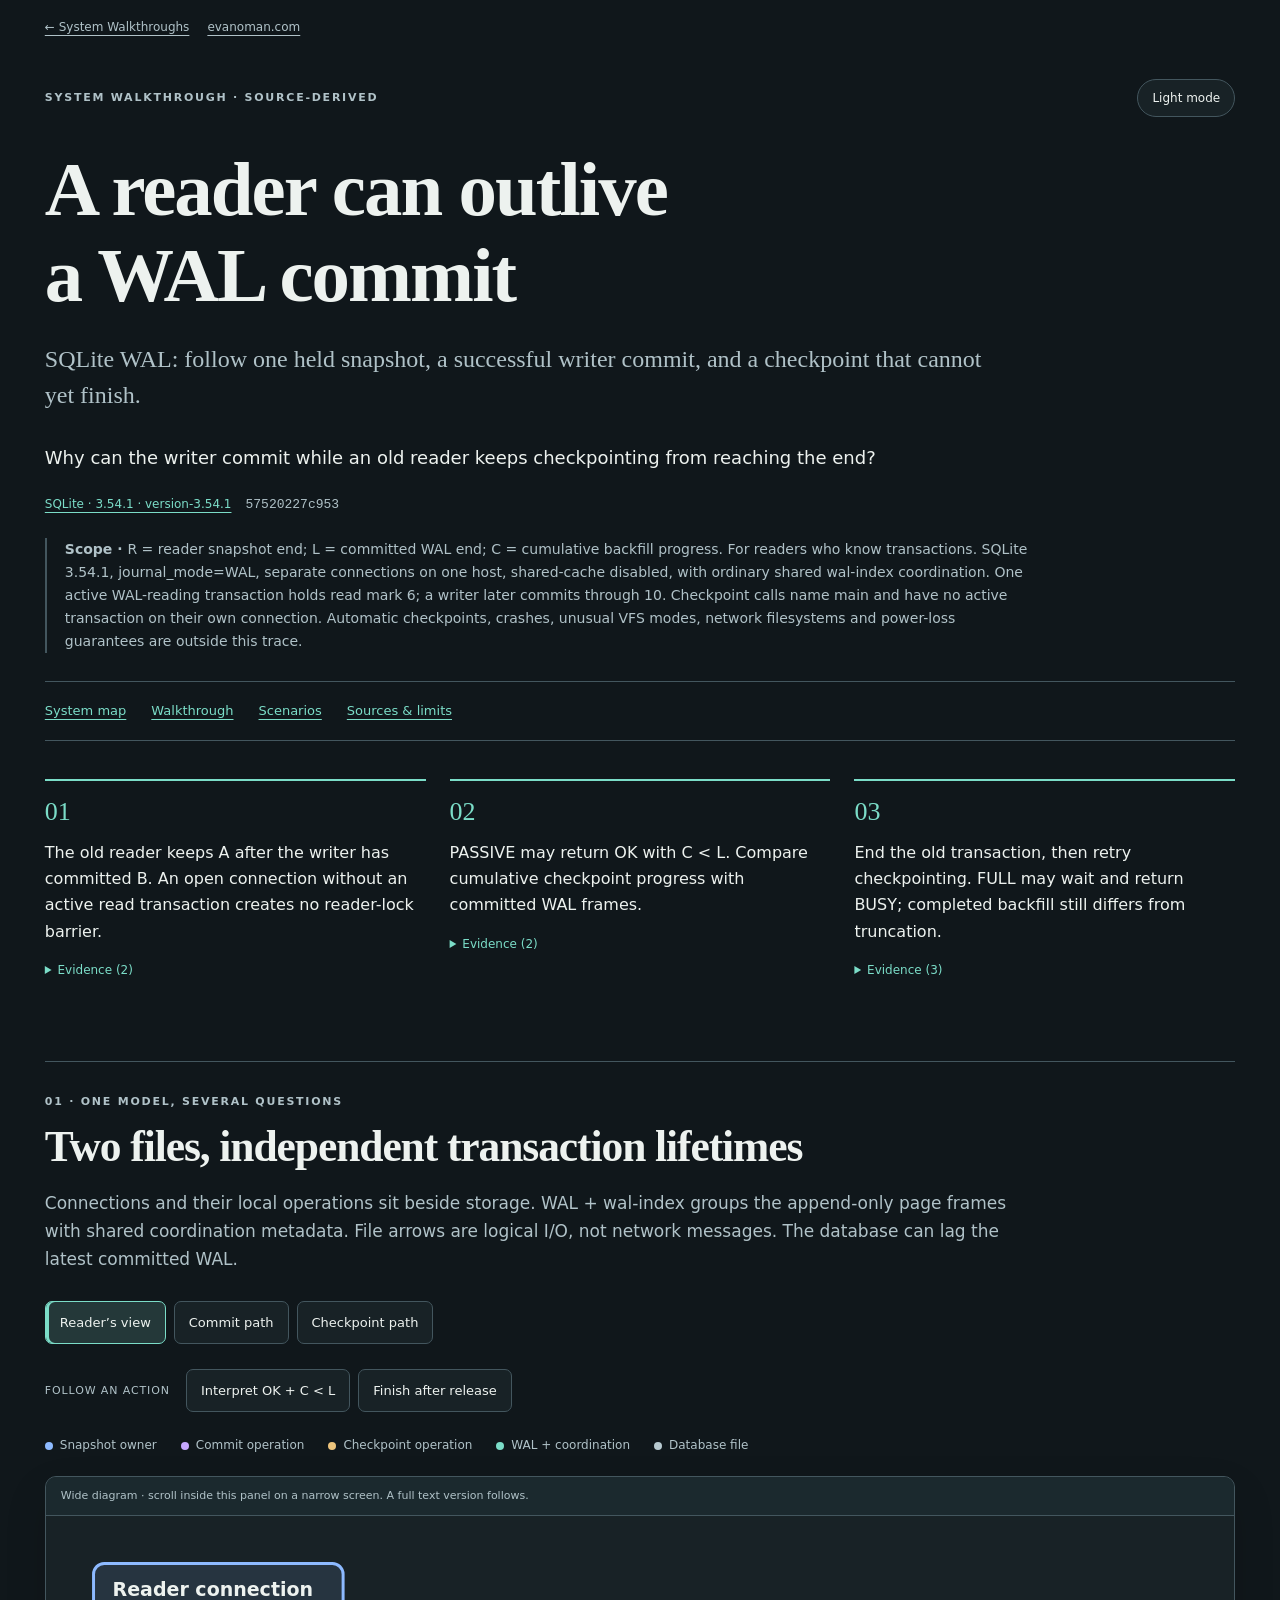
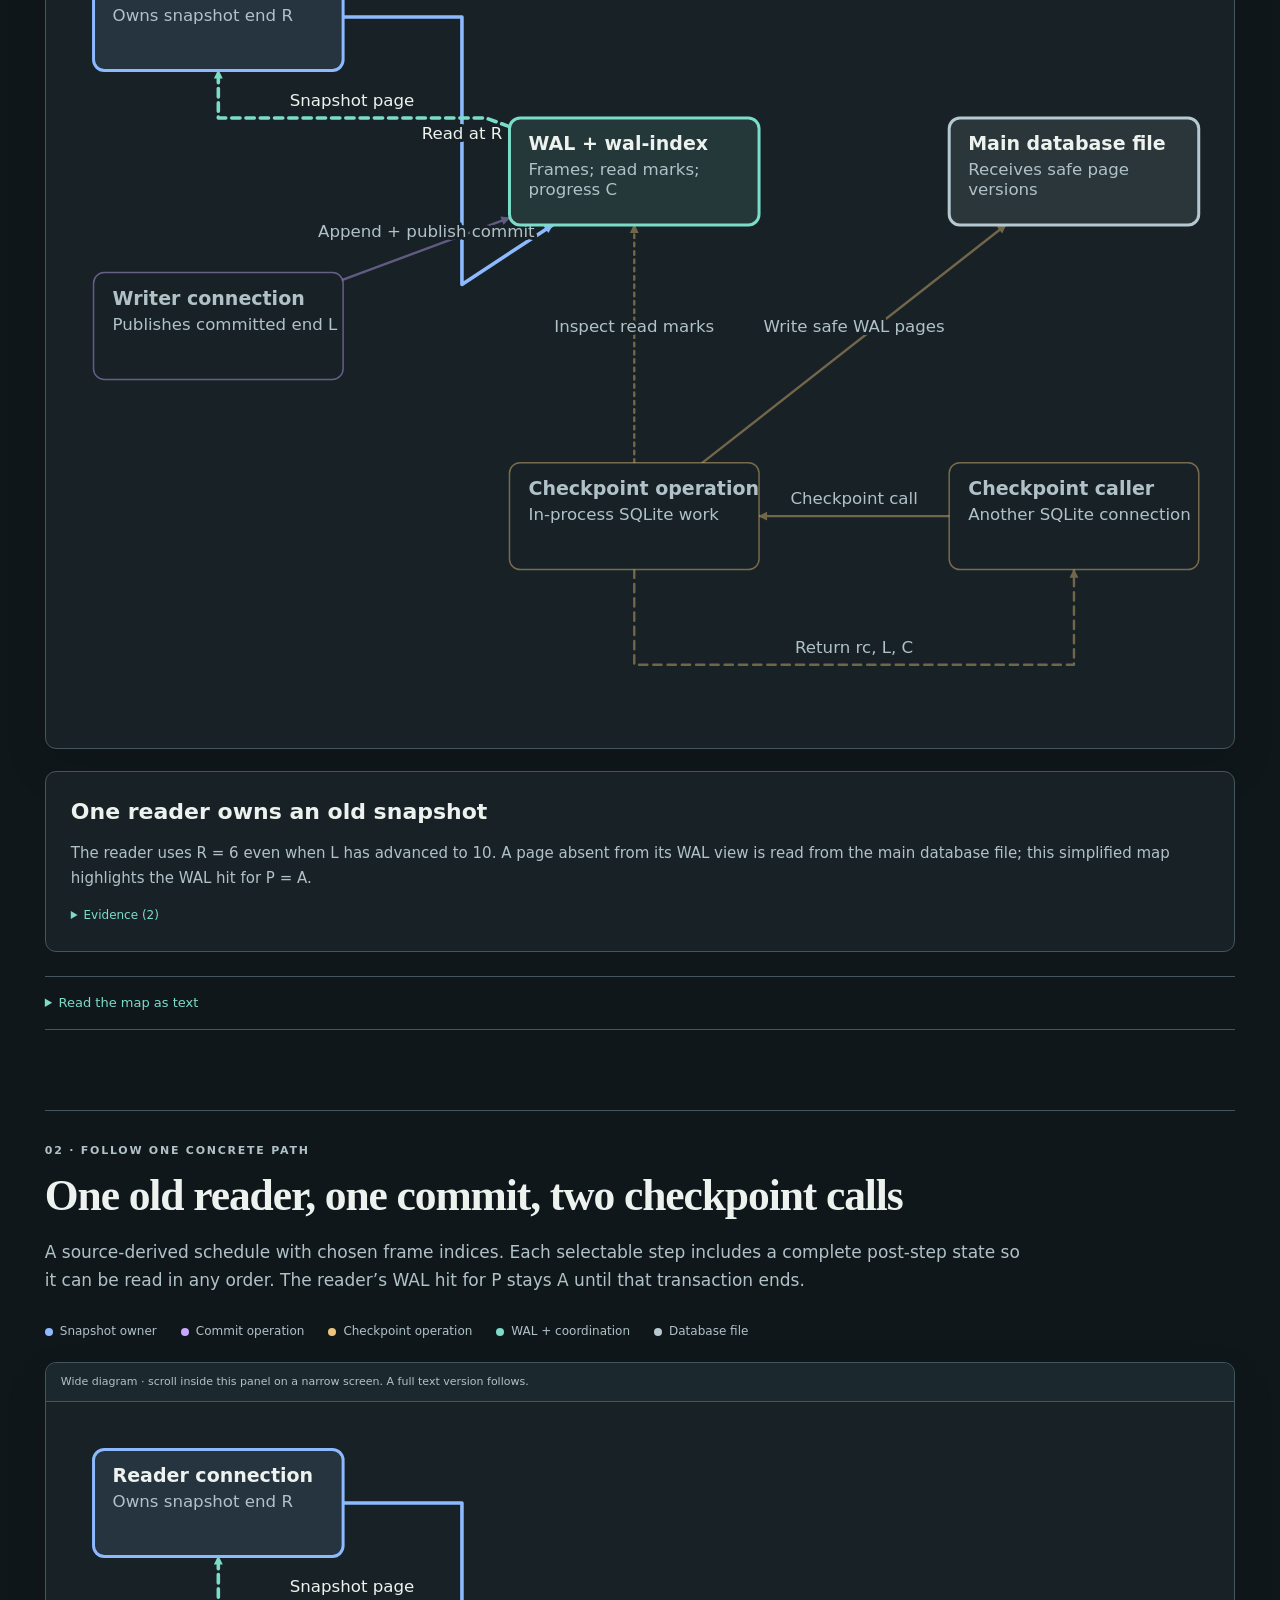
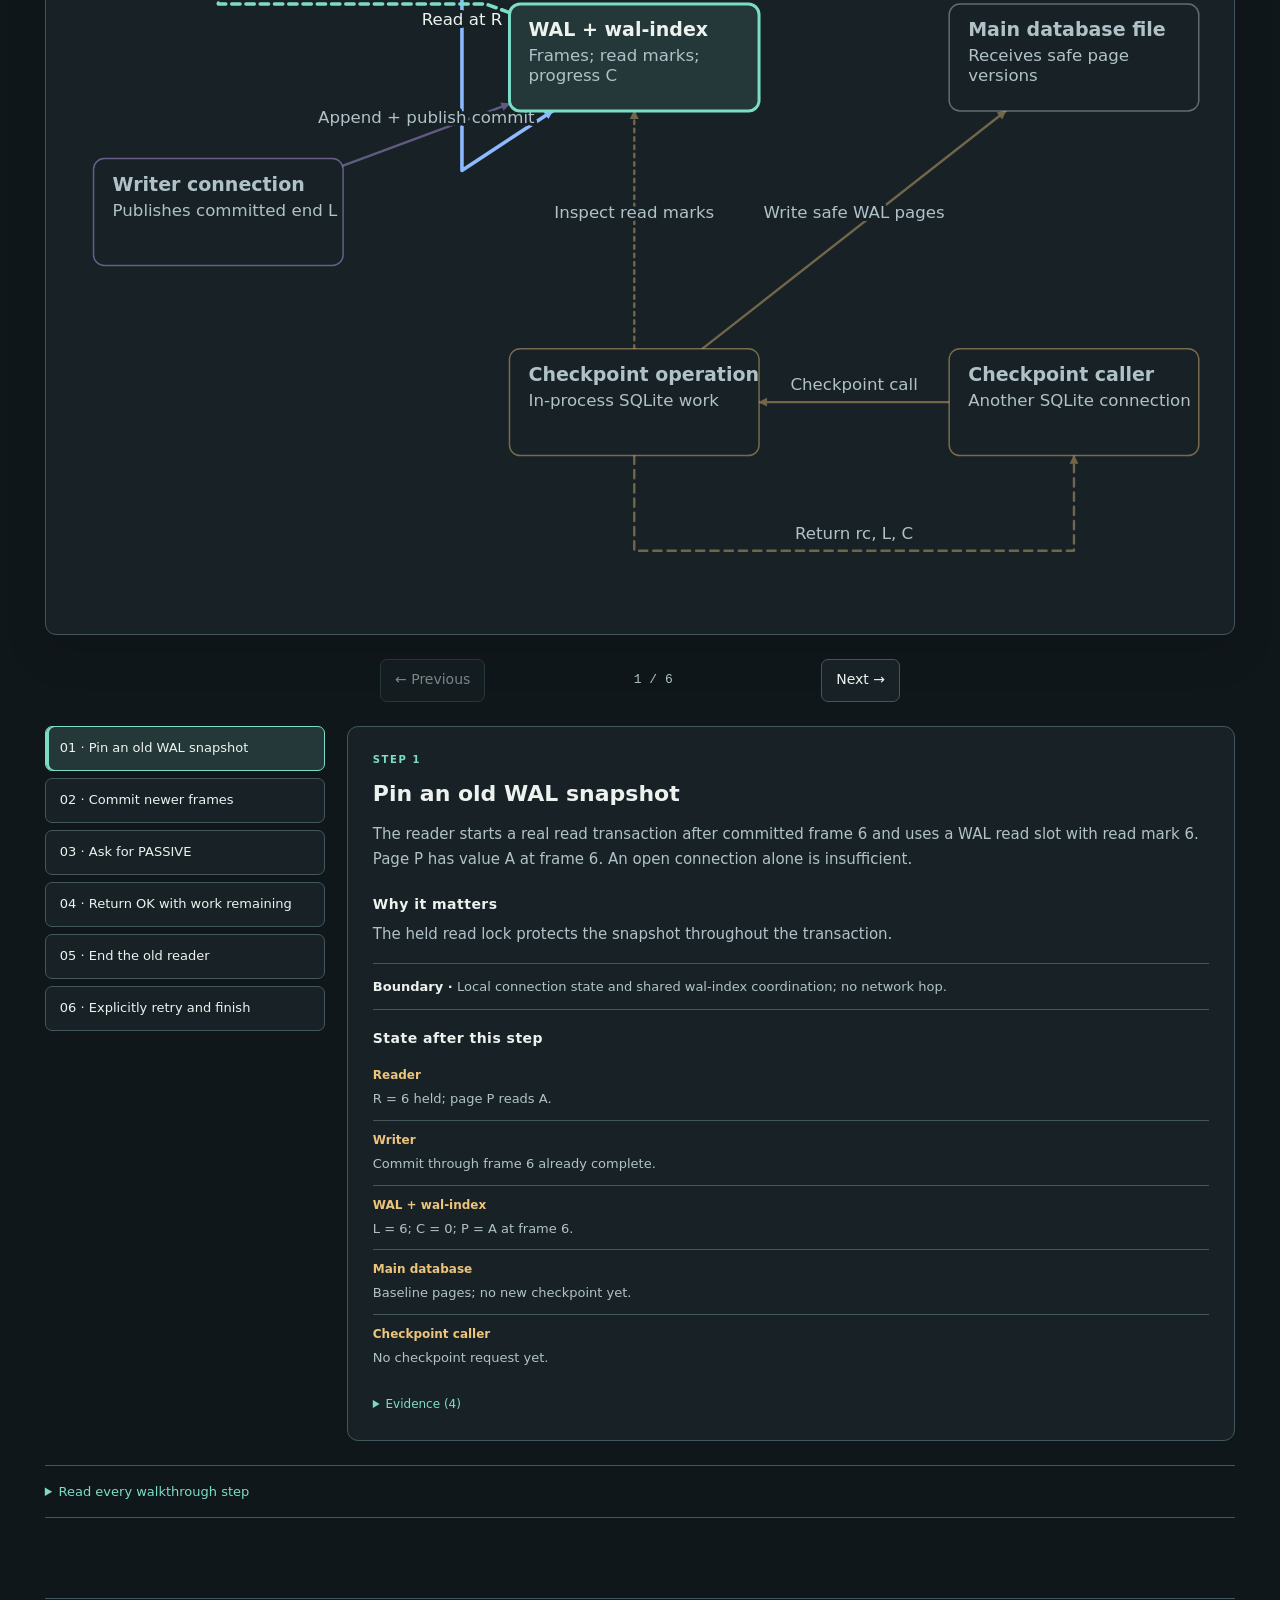
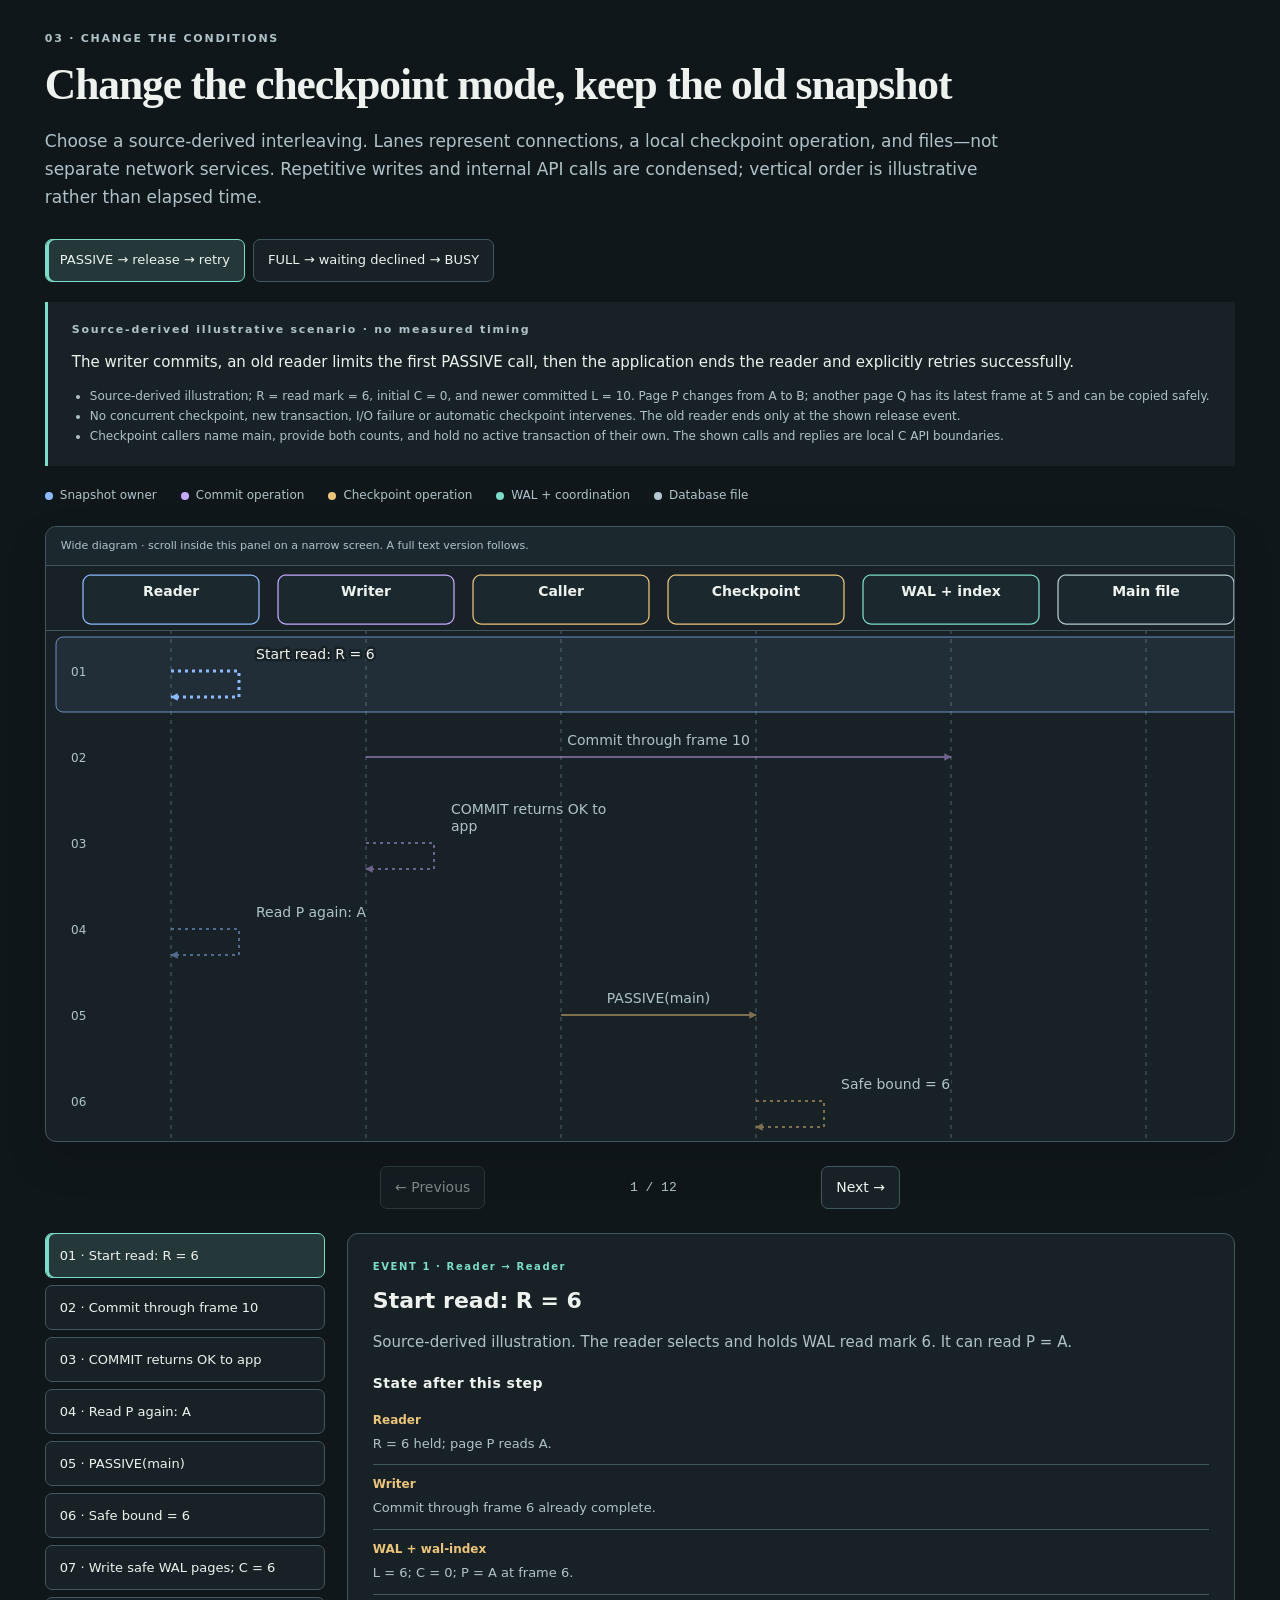
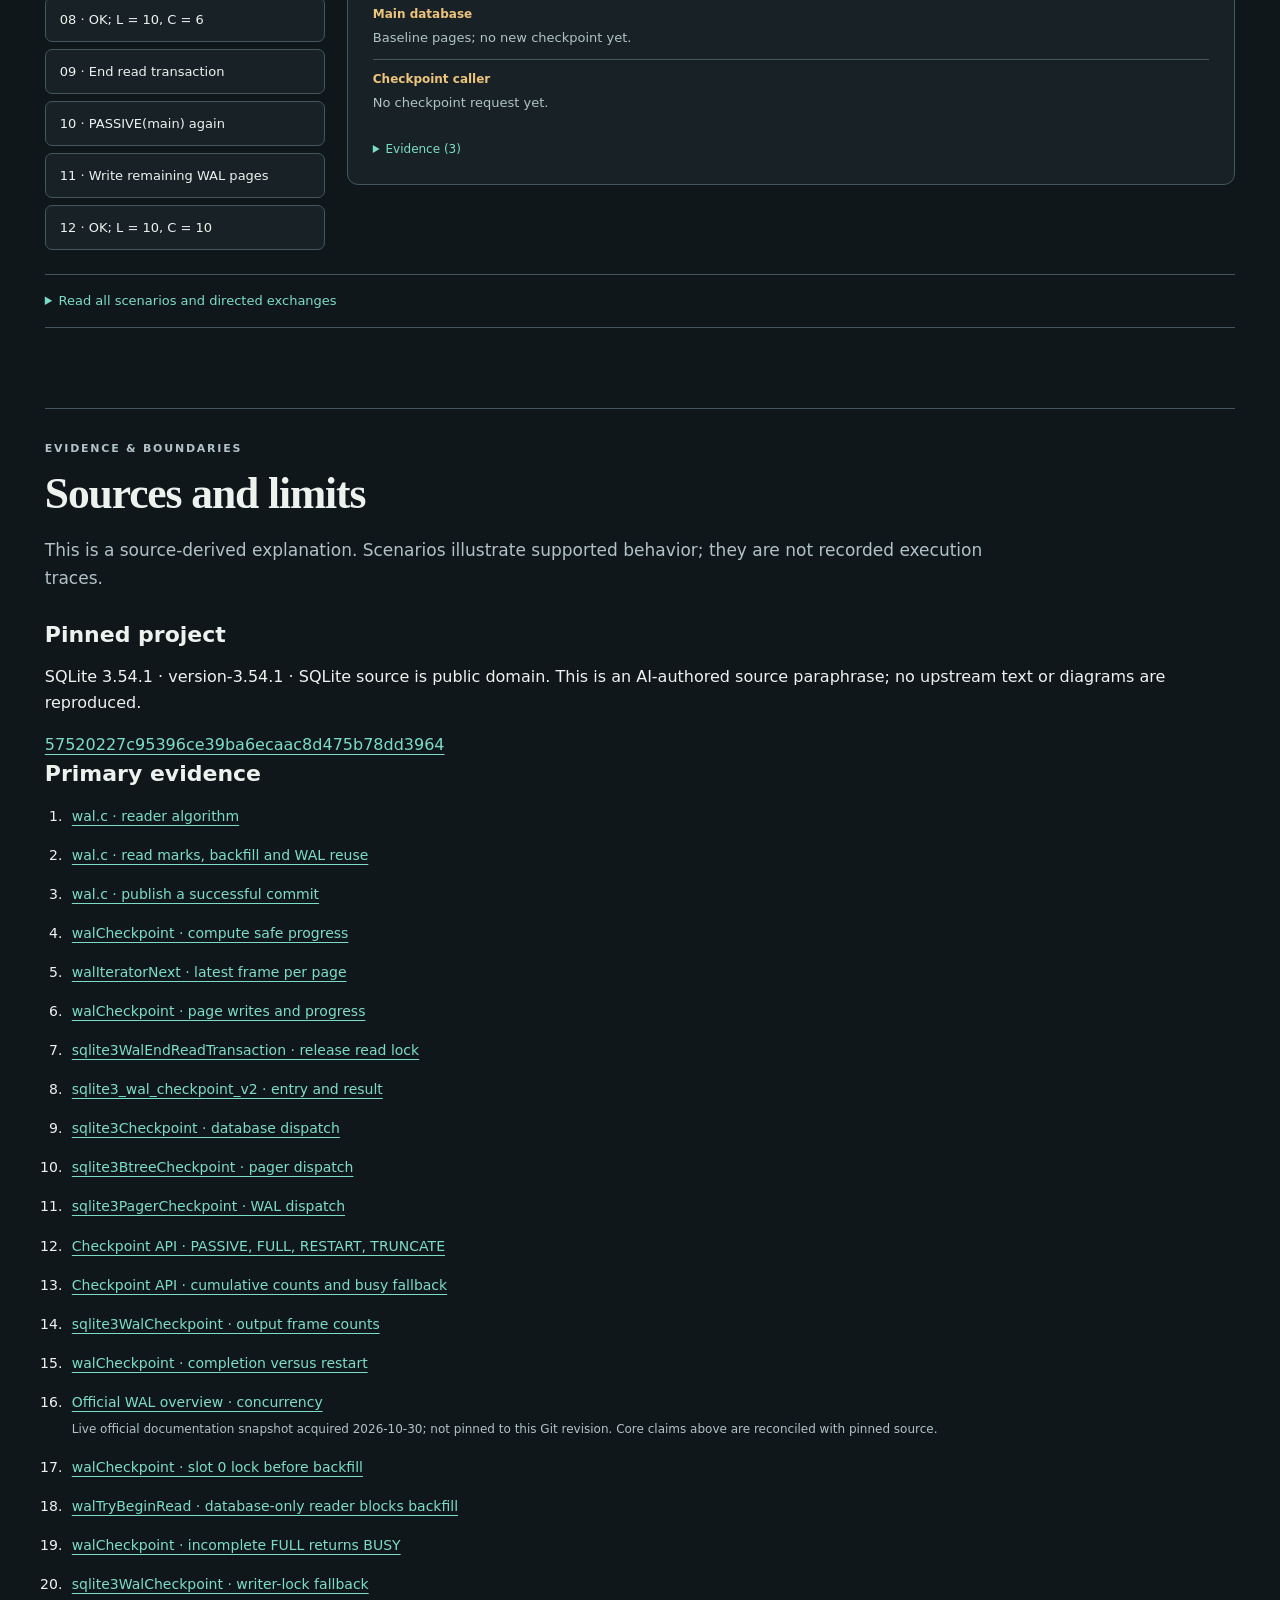
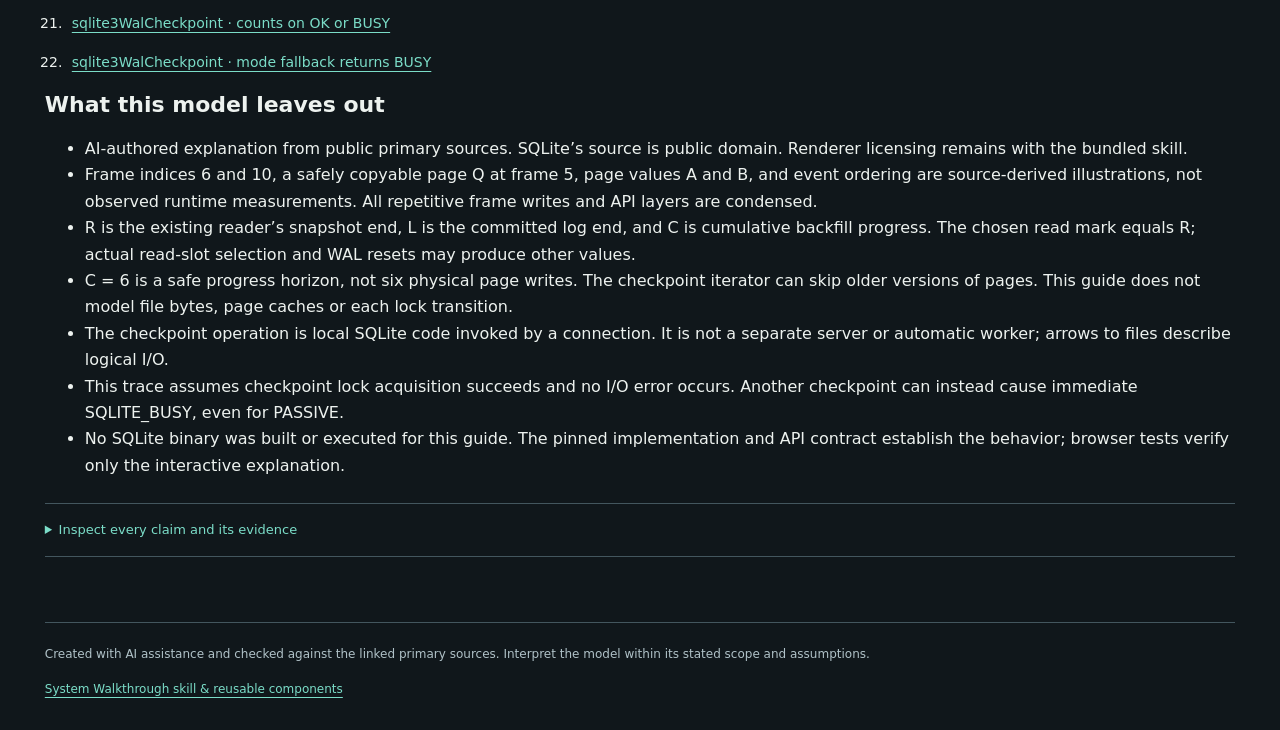
==== showcases/system-walkthroughs/sqlite/index.html @ 280c94e5 "Add reusable system walkthrough skill and OSS showcases" ====
<!doctype html>
<!-- System Walkthrough runtime and newly authored content. Third-party sources retain their own terms.
MIT License

Copyright (c) 2026 Evan Oman

Permission is hereby granted, free of charge, to any person obtaining a copy
of this software and associated documentation files (the "Software"), to deal
in the Software without restriction, including without limitation the rights
to use, copy, modify, merge, publish, distribute, sublicense, and/or sell
copies of the Software, and to permit persons to whom the Software is
furnished to do so, subject to the following conditions:

The above copyright notice and this permission notice shall be included in all
copies or substantial portions of the Software.

THE SOFTWARE IS PROVIDED "AS IS", WITHOUT WARRANTY OF ANY KIND, EXPRESS OR
IMPLIED, INCLUDING BUT NOT LIMITED TO THE WARRANTIES OF MERCHANTABILITY,
FITNESS FOR A PARTICULAR PURPOSE AND NONINFRINGEMENT. IN NO EVENT SHALL THE
AUTHORS OR COPYRIGHT HOLDERS BE LIABLE FOR ANY CLAIM, DAMAGES OR OTHER
LIABILITY, WHETHER IN AN ACTION OF CONTRACT, TORT OR OTHERWISE, ARISING FROM,
OUT OF OR IN CONNECTION WITH THE SOFTWARE OR THE USE OR OTHER DEALINGS IN THE
SOFTWARE.
-->
<html lang="en"><head><meta charset="utf-8"><meta name="viewport" content="width=device-width,initial-scale=1"><meta name="description" content="SQLite WAL: follow one held snapshot, a successful writer commit, and a checkpoint that cannot yet finish."><meta name="color-scheme" content="dark light"><meta http-equiv="Content-Security-Policy" content="default-src 'none'; script-src 'unsafe-inline'; style-src 'unsafe-inline'; img-src data:"><title>A reader can outlive a WAL commit · System Walkthroughs</title><script>/* Apply the preference before first paint; blocked storage must not block reading. */
(function () {
  try {
    var theme = localStorage.getItem('system-walkthrough-theme');
    if (theme === 'light') document.documentElement.dataset.swTheme = 'light';
  } catch (_) { /* The default remains dark. */ }
})();
</script><style>html{background:var(--sw-bg,#101719);color:var(--sw-ink,#eaf0ec)}body{margin:0}/* System Walkthrough — all component selectors are scoped to .sw. */
:root {
  color-scheme: dark;
  --sw-bg:#10171b; --sw-panel:#182226; --sw-panel-alt:#1b292e;
  --sw-ink:#edf2ef; --sw-muted:#b0c2c8; --sw-border:#43565e;
  --sw-teal:#7bddc8; --sw-blue:#8dbaff; --sw-amber:#edc47c;
  --sw-violet:#c6a8ff; --sw-rose:#f4a4aa; --sw-slate:#b7c9d0;
  --sw-shadow:0 18px 42px #0002;
}
:root[data-sw-theme="light"] {
  color-scheme:light;
  --sw-bg:#f6f5ef; --sw-panel:#fffefa; --sw-panel-alt:#ecefe9;
  --sw-ink:#152c32; --sw-muted:#435d66; --sw-border:#a0b2b6;
  --sw-teal:#146958; --sw-blue:#275eae; --sw-amber:#805209;
  --sw-violet:#6e42a5; --sw-rose:#a43e4c; --sw-slate:#48636c;
  --sw-shadow:0 18px 42px #213c3210;
}
.sw { max-width:1480px; margin:0 auto; padding:42px clamp(18px,3.5vw,54px) 30px; color:var(--sw-ink); font:16px/1.65 system-ui,-apple-system,BlinkMacSystemFont,"Segoe UI",sans-serif; overflow-wrap:anywhere; }
.sw-site-nav { max-width:1480px; margin:0 auto; padding:18px clamp(18px,3.5vw,54px) 0; display:flex; flex-wrap:wrap; gap:18px; font:12px/1.6 system-ui,sans-serif; }
.sw-site-nav a { color:var(--sw-muted); text-underline-offset:4px; }
.sw-site-nav a:focus-visible { outline:3px solid var(--sw-amber); outline-offset:4px; }
.sw *, .sw *::before, .sw *::after { box-sizing:border-box; }
.sw h1,.sw h2,.sw h3,.sw h4,.sw p { margin-top:0; }
.sw h1,.sw h2 { font-family:Georgia,"Times New Roman",serif; font-weight:600; letter-spacing:-.025em; line-height:1.12; text-wrap:balance; }
.sw h1 { font-size:clamp(44px,6vw,82px); max-width:1100px; margin:30px 0 22px; }
.sw h2 { font-size:clamp(30px,3.4vw,48px); margin-bottom:18px; }
.sw h3 { font-size:22px; line-height:1.35; margin-bottom:14px; }
.sw h4 { font-size:14px; letter-spacing:.035em; line-height:1.5; margin:22px 0 7px; }
.sw p { margin-bottom:16px; }
.sw a { color:var(--sw-teal); text-underline-offset:4px; text-decoration-thickness:1px; }
.sw a:hover { text-decoration-thickness:2px; }
.sw button { min-height:43px; border:1px solid var(--sw-border); border-radius:7px; padding:9px 14px; background:var(--sw-panel); color:var(--sw-ink); font:inherit; font-size:14px; line-height:1.4; cursor:pointer; text-align:left; }
.sw button:hover { background:var(--sw-panel-alt); border-color:var(--sw-teal); }
.sw button[aria-pressed="true"],.sw button[aria-current="step"] { border-color:var(--sw-teal); background:color-mix(in srgb,var(--sw-teal) 12%,var(--sw-panel)); box-shadow:inset 3px 0 0 var(--sw-teal); }
.sw button:disabled { opacity:.5; cursor:default; }
.sw :focus-visible { outline:3px solid var(--sw-amber); outline-offset:4px; }
.sw code { font:13px/1.6 ui-monospace,SFMono-Regular,Consolas,monospace; color:var(--sw-muted); }
.sw .sw-kicker { font:600 11px/1.5 system-ui,sans-serif; letter-spacing:.16em; color:var(--sw-muted); margin-bottom:12px; }
.sw-topline { display:flex; align-items:center; justify-content:space-between; gap:18px; }
.sw-topline .sw-kicker { margin-bottom:0; }
.sw .sw-theme { flex-shrink:0; min-height:38px; border-radius:25px; font-size:12px; }
.sw .sw-subtitle { font:24px/1.5 Georgia,serif; max-width:940px; color:var(--sw-muted); }
.sw .sw-question { max-width:900px; margin:30px 0 22px; font-size:18px; color:var(--sw-ink); }
.sw-snapshot { display:flex; align-items:center; gap:14px; flex-wrap:wrap; font-size:12px; }
.sw .sw-scope { max-width:990px; color:var(--sw-muted); font-size:14px; border-left:2px solid var(--sw-border); padding-left:18px; margin:22px 0 28px; }
.sw-nav { display:flex; flex-wrap:wrap; gap:12px 25px; padding:18px 0; border-top:1px solid var(--sw-border); border-bottom:1px solid var(--sw-border); font-size:13px; }
.sw-takeaways { list-style:none; padding:0; display:grid; grid-template-columns:repeat(auto-fit,minmax(min(100%,280px),1fr)); gap:24px; counter-reset:takeaways; margin:38px 0 0; }
.sw-takeaways>li { border-top:2px solid var(--sw-teal); padding:18px 0 0; counter-increment:takeaways; }
.sw-takeaways>li::before { content:"0" counter(takeaways); display:block; color:var(--sw-teal); font:26px/1 Georgia,serif; margin-bottom:15px; }
.sw-takeaways p { font-size:16px; }
.sw-section { margin-top:80px; padding-top:32px; border-top:1px solid var(--sw-border); scroll-margin-top:25px; min-width:0; }
.sw-section-heading { max-width:990px; margin-bottom:28px; }
.sw .sw-section-intro { color:var(--sw-muted); font-size:17px; }
.sw-controls { display:flex; flex-wrap:wrap; gap:8px; margin:0 0 15px; min-width:0; }
.sw-controls button { font-size:13px; }
.sw-intents { align-items:center; padding:10px 0 6px; }
.sw-control-label { font-size:11px; text-transform:uppercase; letter-spacing:.08em; color:var(--sw-muted); margin-right:8px; }
.sw-legend { padding:0; margin:18px 0 20px; display:flex; gap:12px 24px; flex-wrap:wrap; list-style:none; color:var(--sw-muted); font-size:12px; }
.sw-legend li { display:flex; align-items:center; gap:7px; }
.sw [data-color="teal"] { --sw-role:var(--sw-teal); }
.sw [data-color="blue"] { --sw-role:var(--sw-blue); }
.sw [data-color="amber"] { --sw-role:var(--sw-amber); }
.sw [data-color="violet"] { --sw-role:var(--sw-violet); }
.sw [data-color="rose"] { --sw-role:var(--sw-rose); }
.sw [data-color="slate"] { --sw-role:var(--sw-slate); }
.sw-dot { width:8px; height:8px; border-radius:50%; background:var(--sw-role); flex-shrink:0; }
.sw-map-layout { display:flex; flex-wrap:wrap; gap:22px; }
.sw-map-layout>.sw-diagram-shell { flex:10 1 var(--sw-map-width); }
.sw-map-layout>.sw-inspector-host { flex:1 1 300px; }
.sw-diagram-shell { border:1px solid var(--sw-border); border-radius:11px; background:var(--sw-panel); min-width:0; overflow:hidden; box-shadow:var(--sw-shadow); align-self:start; }
.sw .sw-scroll-hint { padding:10px 15px; background:var(--sw-panel-alt); margin:0; font-size:11px; color:var(--sw-muted); border-bottom:1px solid var(--sw-border); }
.sw-viewport { max-width:100%; overflow:auto; overscroll-behavior-inline:contain; scrollbar-color:var(--sw-border) var(--sw-panel); }
.sw-diagram { display:block; width:100%; min-width:var(--sw-diagram-width); height:auto; }
.sw-diagram text { font-family:system-ui,sans-serif; fill:var(--sw-ink); }
.sw-map-node rect { fill:var(--sw-panel); stroke:var(--sw-role); stroke-width:1.25; }
.sw-map-node[data-active="true"] rect { fill:color-mix(in srgb,var(--sw-role) 12%,var(--sw-panel)); stroke-width:2.5; }
.sw-map-node[data-active="false"] rect { stroke-opacity:.45; }
.sw-map-node[data-active="false"] .sw-node-label { fill:var(--sw-muted); }
.sw-node-label { font-size:16px; font-weight:600; }
.sw-node-detail { font-size:14px; fill:var(--sw-muted)!important; }
.sw-map-edge polyline { fill:none; stroke:var(--sw-role); stroke-width:2; stroke-linecap:round; stroke-linejoin:round; }
.sw-map-edge[data-active="false"] polyline { opacity:.42; }
.sw-map-edge[data-active="false"] .sw-edge-label { fill:var(--sw-muted); }
.sw-map-edge[data-active="true"] polyline { stroke-width:3; }
.sw [data-kind="return"] polyline,.sw [data-kind="return"] .sw-message { stroke-dasharray:7 5; }
.sw [data-kind="control"] polyline,.sw [data-kind="control"] .sw-message { stroke-dasharray:3 4; }
.sw-edge-label { font-size:14px; font-weight:500; paint-order:stroke; stroke:var(--sw-panel); stroke-width:5px; stroke-linejoin:round; }
.sw-inspector-host { min-width:0; }
.sw-inspector { border:1px solid var(--sw-border); border-radius:11px; background:var(--sw-panel); padding:25px; min-width:0; }
.sw-inspector p { color:var(--sw-muted); font-size:15px; }
.sw-inspector .sw-kicker { color:var(--sw-teal); font-size:10px; }
.sw .sw-boundary { border-top:1px solid var(--sw-border); border-bottom:1px solid var(--sw-border); padding:12px 0; font-size:13px; }
.sw-boundary strong { color:var(--sw-ink); }
.sw-state { margin:0; }
.sw-state>div { padding:10px 0; border-bottom:1px solid var(--sw-border); }
.sw-state>div:last-child { border-bottom:0; }
.sw-state dt { color:var(--sw-amber); font:600 12px/1.5 system-ui,sans-serif; }
.sw-state dd { margin:5px 0 0; font-size:13px; line-height:1.6; color:var(--sw-muted); }
.sw-state-panel { margin-top:18px; }
.sw-state-panel h4 { margin-top:10px; }
.sw-step-navigation { display:flex; align-items:center; justify-content:space-between; gap:16px; max-width:520px; margin:24px auto; }
.sw-position { color:var(--sw-muted); font:13px/1.5 ui-monospace,monospace; white-space:nowrap; }
.sw-walk-layout { display:grid; grid-template-columns:280px minmax(0,1fr); gap:22px; align-items:start; }
.sw-step-list { padding:0; margin:0; list-style:none; display:grid; gap:7px; }
.sw-step-list button { width:100%; font-size:13px; min-height:45px; }
.sw-evidence { font-size:12px; margin-top:16px; }
.sw summary { cursor:pointer; color:var(--sw-teal); }
.sw-evidence-list { padding-left:18px; margin-top:16px; }
.sw-evidence-list li { margin:0 0 18px; }
.sw-evidence-list p { font-size:12px; margin:4px 0 6px; }
.sw-claim-kind { display:inline-block; font-size:10px; text-transform:uppercase; letter-spacing:.06em; color:var(--sw-amber); }
.sw-source-links { display:flex; flex-wrap:wrap; gap:7px 14px; font-size:12px; }
.sw-source-links a { max-width:100%; }
.sw-text-alternative { margin-top:24px; border-top:1px solid var(--sw-border); border-bottom:1px solid var(--sw-border); padding:15px 0; font-size:13px; }
.sw-text-body { max-width:960px; padding:20px 0 8px; }
.sw-text-body article { border-top:1px solid var(--sw-border); padding-top:18px; margin-top:25px; }
.sw-text-body h3 { font-size:19px; }
.sw-text-body p { font-size:14px; }
.sw-scenario-summary { background:var(--sw-panel); border-left:3px solid var(--sw-teal); padding:20px 24px; margin:20px 0; }
.sw-scenario-summary p { margin-bottom:10px; font-size:15px; }
.sw-assumptions { padding-left:18px; margin:12px 0 0; color:var(--sw-muted); font-size:12px; }
.sw-sequence-viewport { max-height:575px; }
.sw-sequence-sticky { position:sticky; top:0; height:0; z-index:2; pointer-events:none; }
.sw [data-sequence-header] { background:var(--sw-panel); box-shadow:0 1px 0 var(--sw-border); }
.sw-lifeline { stroke:var(--sw-border); stroke-width:1.25; stroke-dasharray:4 5; }
.sw-lane-box { fill:var(--sw-panel-alt); stroke:var(--sw-role); stroke-width:1.25; }
.sw-lane-label { font-size:14px; font-weight:600; }
.sw-sequence-row { fill:transparent; }
.sw-sequence-event[data-active="true"] .sw-sequence-row { fill:color-mix(in srgb,var(--sw-role) 8%,transparent); stroke:var(--sw-role); stroke-width:.7; }
.sw-message { stroke:var(--sw-role); stroke-width:2; fill:none; }
.sw-sequence-event[data-active="true"] .sw-message { stroke-width:3; }
.sw-sequence-event[data-active="false"] .sw-message { opacity:.48; }
.sw-sequence-event[data-active="false"] .sw-edge-label { fill:var(--sw-muted); }
.sw-row-number { font-size:12px; fill:var(--sw-muted)!important; }
.sw-source-catalog { padding-left:22px; max-width:1000px; }
.sw-source-catalog li { padding-left:5px; margin-bottom:16px; font-size:14px; }
.sw-source-catalog p { color:var(--sw-muted); font-size:12px; margin-top:6px; }
.sw-footer { margin-top:65px; border-top:1px solid var(--sw-border); padding-top:22px; color:var(--sw-muted); font-size:12px; }
.sw-footer p { max-width:850px; }
@media(max-width:760px) {
  .sw { padding-top:24px; }
  .sw h1 { margin-top:24px; }
  .sw .sw-subtitle { font-size:21px; }
  .sw .sw-question { font-size:16px; }
  .sw-topline { align-items:flex-start; }
  .sw .sw-kicker { font-size:10px; }
  .sw-section { margin-top:52px; padding-top:26px; }
  .sw-walk-layout { grid-template-columns:minmax(0,1fr); }
  .sw-step-list { grid-template-columns:repeat(2,minmax(0,1fr)); }
  .sw-step-list button { height:100%; font-size:12px; }
  .sw-inspector { padding:20px; }
  .sw-inspector h3 { font-size:21px; }
  .sw-scenario-summary { padding:18px; }
  .sw .sw-scroll-hint { font-size:10px; }
  .sw-sequence-viewport { max-height:445px; }
}
@media(prefers-reduced-motion:reduce) { .sw *, .sw *::before, .sw *::after { scroll-behavior:auto!important; animation:none!important; transition:none!important; } }
@media print {
  :root { --sw-bg:#fff; --sw-panel:#fff; --sw-panel-alt:#f5f5f5; --sw-ink:#142b30; --sw-muted:#374e56; --sw-border:#a0b2b6; --sw-teal:#146958; --sw-blue:#275eae; --sw-amber:#805209; --sw-violet:#6e42a5; --sw-rose:#a43e4c; --sw-slate:#48636c; }
  .sw { max-width:none; padding:0; font-size:11pt; }
  .sw h1 { font-size:36pt; }
  .sw h2 { font-size:24pt; }
  .sw-section { margin-top:35pt; }
  .sw button,.sw-controls,.sw-step-navigation,.sw-nav,.sw-step-list,.sw-scroll-hint { display:none; }
  .sw-map-layout,.sw-walk-layout { display:block; }
  .sw-viewport { overflow:visible; max-height:none; }
  .sw-sequence-sticky { position:static; }
  .sw-diagram { min-width:0; width:100%; }
  .sw-map-node,.sw-map-edge,.sw-sequence-event { opacity:1!important; }
  .sw-text-alternative::details-content,.sw-evidence::details-content { display:block!important; content-visibility:visible!important; }
  .sw-inspector { box-shadow:none; margin-top:15pt; }
  .sw-diagram-shell { box-shadow:none; }
  .sw a { color:inherit; }
}
</style></head>
<body><nav class="sw-site-nav" aria-label="Site"><a href="../">← System Walkthroughs</a><a href="https://evanoman.com/">evanoman.com</a></nav><main id="walkthrough"></main><noscript><article class="sw"><h1>A reader can outlive a WAL commit</h1><p>SQLite WAL: follow one held snapshot, a successful writer commit, and a checkpoint that cannot yet finish.</p><p>Why can the writer commit while an old reader keeps checkpointing from reaching the end?</p><p>R = reader snapshot end; L = committed WAL end; C = cumulative backfill progress. For readers who know transactions. SQLite 3.54.1, journal_mode=WAL, separate connections on one host, shared-cache disabled, with ordinary shared wal-index coordination. One active WAL-reading transaction holds read mark 6; a writer later commits through 10. Checkpoint calls name main and have no active transaction on their own connection. Automatic checkpoints, crashes, unusual VFS modes, network filesystems and power-loss guarantees are outside this trace.</p><h2>Two files, independent transaction lifetimes</h2><p>Connections and their local operations sit beside storage. WAL + wal-index groups the append-only page frames with shared coordination metadata. File arrows are logical I/O, not network messages. The database can lag the latest committed WAL.</p><ul><li>Reader connection: Owns snapshot end R</li><li>Writer connection: Publishes committed end L</li><li>WAL + wal-index: Frames; read marks; progress C</li><li>Main database file: Receives safe page versions</li><li>Checkpoint operation: In-process SQLite work</li><li>Checkpoint caller: Another SQLite connection</li></ul><ul><li>reader → wal: Read at R (request)</li><li>wal → reader: Snapshot page (return)</li><li>writer → wal: Append + publish commit (data)</li><li>caller → checkpointer: Checkpoint call (request)</li><li>checkpointer → caller: Return rc, L, C (return)</li><li>checkpointer → wal: Inspect read marks (control)</li><li>checkpointer → db: Write safe WAL pages (data)</li></ul><h3>One reader owns an old snapshot</h3><p>The reader uses R = 6 even when L has advanced to 10. A page absent from its WAL view is read from the main database file; this simplified map highlights the WAL hit for P = A.</p><h3>A commit publishes a newer end</h3><p>The writer appends and commits, publishing L = 10. The old reader continues using R = 6; no snapshot update arrow goes to it.</p><h3>The caller receives progress, not an empty-file promise</h3><p>The local checkpoint operation inspects read marks, makes safe file writes, and returns rc plus frame counts L and C. PASSIVE can stop short.</p><h3>Recognize an unfinished PASSIVE checkpoint</h3><p>Under the chosen interleaving, OK with L = 10 and C = 6 means safe progress was made while the held old read mark stopped completion. Other readers or writers can also affect a real checkpoint.</p><h3>Release the transaction, then call again</h3><p>Ending the old reader removes its lock. It does not issue a checkpoint; the application explicitly requests the retry shown here. Even C = L does not promise a zero-byte WAL.</p><h2>One old reader, one commit, two checkpoint calls</h2><ol><li><h3>Pin an old WAL snapshot</h3><p>The reader starts a real read transaction after committed frame 6 and uses a WAL read slot with read mark 6. Page P has value A at frame 6. An open connection alone is insufficient.</p><p>The held read lock protects the snapshot throughout the transaction.</p><p>Local connection state and shared wal-index coordination; no network hop.</p><ul><li>Reader: R = 6 held; page P reads A.</li><li>Writer: Commit through frame 6 already complete.</li><li>WAL + wal-index: L = 6; C = 0; P = A at frame 6.</li><li>Main database: Baseline pages; no new checkpoint yet.</li><li>Checkpoint caller: No checkpoint request yet.</li></ul></li><li><h3>Commit newer frames</h3><p>A separate writer appends frames through a commit at frame 10, where P becomes B. Its commit succeeds. The old reader still reads A from its R = 6 snapshot.</p><p>Publishing L = 10 permits a new snapshot to include B; it does not advance this reader.</p><p>Writer to WAL storage, then local commit result; no checkpoint promise.</p><ul><li>Reader: R = 6 held; page P reads A.</li><li>Writer: Commit through frame 10 returned OK.</li><li>WAL + wal-index: L = 10; C = 0. P = A at frame 6; P = B at frame 10.</li><li>Main database: Baseline pages; no new checkpoint yet.</li><li>Checkpoint caller: No checkpoint request yet.</li></ul></li><li><h3>Ask for PASSIVE</h3><p>A different connection calls sqlite3_wal_checkpoint_v2(db, &quot;main&quot;, PASSIVE, &amp;L, &amp;C). The API passes through B-tree and pager layers to WAL checkpointing.</p><p>The caller asks for safe progress without waiting for transactions to finish.</p><p>In-process API dispatch; the checkpoint operation is not an automatic daemon.</p><ul><li>Reader: R = 6 held; page P reads A.</li><li>Writer: Commit through frame 10 returned OK.</li><li>WAL + wal-index: L = 10; C = 0. Active old read mark = 6.</li><li>Main database: Baseline pages; no new checkpoint yet.</li><li>Checkpoint caller: PASSIVE in progress; checkpoint lock acquired.</li></ul></li><li><h3>Return OK with work remaining</h3><p>The held read mark limits safe checkpoint progress to 6. In this schedule, safe page writes advance C to 6; the API returns SQLITE_OK with L = 10 and C = 6.</p><p>Advancing beyond the old read mark could overwrite database pages still needed by the old snapshot. OK reports this PASSIVE attempt succeeded, not that the WAL is empty.</p><p>WAL page content to the main file, then an API return to the checkpoint caller.</p><ul><li>Reader: R = 6 held; page P reads A.</li><li>Writer: Commit through frame 10 returned OK.</li><li>WAL + wal-index: L = 10; C = 6. WAL frames remain available.</li><li>Main database: Safe page writes made; not the whole latest snapshot.</li><li>Checkpoint caller: PASSIVE returned SQLITE_OK, L = 10, C = 6.</li></ul></li><li><h3>End the old reader</h3><p>The application ends that read transaction, releasing its WAL read lock. This action does not automatically retry the completed checkpoint call.</p><p>The barrier is gone because its owner released it; SQLite did not force the old snapshot forward.</p><p>Local transaction lifetime and shared lock release.</p><ul><li>Reader: Old read transaction ended; its read lock released.</li><li>Writer: Commit through frame 10 returned OK.</li><li>WAL + wal-index: L = 10; C = 6. No WAL reader remains.</li><li>Main database: Safe earlier progress; latest backfill incomplete.</li><li>Checkpoint caller: Previous PASSIVE returned OK with C &lt; L; no retry yet.</li></ul></li><li><h3>Explicitly retry and finish</h3><p>With no other active transactions or errors, the caller requests PASSIVE again. Progress can reach C = L = 10. The returned counts include earlier checkpoint work.</p><p>The main file now has required latest pages, while PASSIVE still does not promise a zero-byte WAL. Restart and truncation have separate conditions.</p><p>A second API request, safe file writes, and its return.</p><ul><li>Reader: Old read transaction ended; no reader remains.</li><li>Writer: Commit through frame 10 returned OK.</li><li>WAL + wal-index: L = 10; C = 10. WAL not truncated by PASSIVE.</li><li>Main database: All required latest page versions backfilled.</li><li>Checkpoint caller: Second PASSIVE returned SQLITE_OK, L = 10, C = 10.</li></ul></li></ol><h2>Change the checkpoint mode, keep the old snapshot</h2><h3>PASSIVE → release → retry</h3><p>The writer commits, an old reader limits the first PASSIVE call, then the application ends the reader and explicitly retries successfully.</p><p>Source-derived illustration; R = read mark = 6, initial C = 0, and newer committed L = 10. Page P changes from A to B; another page Q has its latest frame at 5 and can be copied safely.</p><p>No concurrent checkpoint, new transaction, I/O failure or automatic checkpoint intervenes. The old reader ends only at the shown release event.</p><p>Checkpoint callers name main, provide both counts, and hold no active transaction of their own. The shown calls and replies are local C API boundaries.</p><ol><li>reader → reader: Start read: R = 6<p>Source-derived illustration. The reader selects and holds WAL read mark 6. It can read P = A.</p><ul><li>Reader: R = 6 held; page P reads A.</li><li>Writer: Commit through frame 6 already complete.</li><li>WAL + wal-index: L = 6; C = 0; P = A at frame 6.</li><li>Main database: Baseline pages; no new checkpoint yet.</li><li>Checkpoint caller: No checkpoint request yet.</li></ul></li><li>writer → wal: Commit through frame 10<p>Condensed WAL writes include a commit marker and publication of L = 10; P now has B at frame 10. The reader’s R remains 6.</p><ul><li>Reader: R = 6 held; page P reads A.</li><li>Writer: Committed through frame 10; local result pending.</li><li>WAL + wal-index: L = 10; C = 0. P = A at frame 6; P = B at frame 10.</li><li>Main database: Baseline pages; no new checkpoint yet.</li><li>Checkpoint caller: No checkpoint request yet.</li></ul></li><li>writer → writer: COMMIT returns OK to app<p>Local control event: the writer connection returns a successful COMMIT result to its application; the application has no separate lane here. Power-loss durability settings are outside this illustration.</p><ul><li>Reader: R = 6 held; page P reads A.</li><li>Writer: Commit through frame 10 returned OK.</li><li>WAL + wal-index: L = 10; C = 0. P = A at frame 6; P = B at frame 10.</li><li>Main database: Baseline pages; no new checkpoint yet.</li><li>Checkpoint caller: No checkpoint request yet.</li></ul></li><li>reader → reader: Read P again: A<p>The existing transaction continues using frame 6; later committed B is outside its snapshot.</p><ul><li>Reader: R = 6 held; page P reads A.</li><li>Writer: Commit through frame 10 returned OK.</li><li>WAL + wal-index: L = 10; C = 0. P = A at frame 6; P = B at frame 10.</li><li>Main database: Baseline pages; no new checkpoint yet.</li><li>Checkpoint caller: No checkpoint request yet.</li></ul></li><li>caller → checkpointer: PASSIVE(main)<p>The separate checkpoint caller requests progress without waiting. API layers are condensed into the checkpoint lane.</p><ul><li>Reader: R = 6 held; page P reads A.</li><li>Writer: Commit through frame 10 returned OK.</li><li>WAL + wal-index: L = 10; C = 0. Active old read mark = 6.</li><li>Main database: Baseline pages; no new checkpoint yet.</li><li>Checkpoint caller: PASSIVE in progress; checkpoint lock acquired.</li></ul></li><li>checkpointer → checkpointer: Safe bound = 6<p>Local wal-index inspection finds the held old read mark; it cannot safely pass that mark.</p><ul><li>Reader: R = 6 held; page P reads A.</li><li>Writer: Commit through frame 10 returned OK.</li><li>WAL + wal-index: L = 10; C = 0. Active old read mark = 6.</li><li>Main database: Baseline pages; no new checkpoint yet.</li><li>Checkpoint caller: PASSIVE in progress; checkpoint lock acquired.</li></ul></li><li>checkpointer → db: Write safe WAL pages; C = 6<p>The checkpoint operation reads page versions from the WAL and writes safe versions to the main file. C is a progress horizon, not a promise that every earlier frame was copied as a separate page write. Duplicate page versions can be skipped.</p><ul><li>Reader: R = 6 held; page P reads A.</li><li>Writer: Commit through frame 10 returned OK.</li><li>WAL + wal-index: L = 10; C = 6. Old read mark remains 6.</li><li>Main database: Safe required page versions written; latest snapshot incomplete.</li><li>Checkpoint caller: PASSIVE preparing its return.</li></ul></li><li>checkpointer → caller: OK; L = 10, C = 6<p>The result returns to the invoking connection. Check C &lt; L: the reader is still open and the checkpoint is incomplete.</p><ul><li>Reader: R = 6 held; page P reads A.</li><li>Writer: Commit through frame 10 returned OK.</li><li>WAL + wal-index: L = 10; C = 6. WAL frames remain available.</li><li>Main database: Safe page writes made; not the whole latest snapshot.</li><li>Checkpoint caller: PASSIVE returned SQLITE_OK, L = 10, C = 6.</li></ul></li><li>reader → reader: End read transaction<p>The application releases the old read lock. No automatic retry is implied.</p><ul><li>Reader: Old read transaction ended; its read lock released.</li><li>Writer: Commit through frame 10 returned OK.</li><li>WAL + wal-index: L = 10; C = 6. No WAL reader remains.</li><li>Main database: Safe earlier progress; latest backfill incomplete.</li><li>Checkpoint caller: Previous PASSIVE returned OK with C &lt; L; no retry yet.</li></ul></li><li>caller → checkpointer: PASSIVE(main) again<p>A second explicit call occurs after release. No other reader, writer or checkpoint intervenes in this chosen schedule.</p><ul><li>Reader: Old read transaction ended; no reader remains.</li><li>Writer: Commit through frame 10 returned OK.</li><li>WAL + wal-index: L = 10; C = 6. No WAL reader remains.</li><li>Main database: Safe earlier progress; latest backfill incomplete.</li><li>Checkpoint caller: Second PASSIVE request in progress.</li></ul></li><li>checkpointer → db: Write remaining WAL pages<p>Without the old barrier, checkpointing can reach the latest committed end.</p><ul><li>Reader: No old reader remains.</li><li>Writer: Commit through frame 10 returned OK.</li><li>WAL + wal-index: L = 10; C = 10; WAL retained.</li><li>Main database: Latest required page versions backfilled.</li><li>Checkpoint caller: Second PASSIVE preparing its return.</li></ul></li><li>checkpointer → caller: OK; L = 10, C = 10<p>Backfill is complete for this log. The physical WAL file need not shrink; PASSIVE is not TRUNCATE.</p><ul><li>Reader: Old read transaction ended; no reader remains.</li><li>Writer: Commit through frame 10 returned OK.</li><li>WAL + wal-index: L = 10; C = 10. WAL not truncated by PASSIVE.</li><li>Main database: All required latest page versions backfilled.</li><li>Checkpoint caller: Second PASSIVE returned SQLITE_OK, L = 10, C = 10.</li></ul></li></ol><h3>FULL → waiting declined → BUSY</h3><p>With the same old reader, FULL attempts to wait. The busy handler declines further waiting, so safe partial progress is followed by SQLITE_BUSY. The reader stays old.</p><p>Source-derived alternative schedule starting from the same R = 6 and L = 10 state; no retry from the PASSIVE scenario carries over. Another page Q has its latest frame at 5 and can be copied safely.</p><p>The writer has released its write lock. FULL acquires checkpoint and writer locks, then encounters the old WAL reader.</p><p>A configured busy handler eventually returns 0; any earlier waiting attempts are condensed. No automatic cancellation of the old reader is invented.</p><ol><li>reader → reader: Start read: R = 6<p>Source-derived illustration. The reader selects and holds WAL read mark 6. It can read P = A.</p><ul><li>Reader: R = 6 held; page P reads A.</li><li>Writer: Commit through frame 6 already complete.</li><li>WAL + wal-index: L = 6; C = 0; P = A at frame 6.</li><li>Main database: Baseline pages; no new checkpoint yet.</li><li>Checkpoint caller: No checkpoint request yet.</li></ul></li><li>writer → wal: Commit through frame 10<p>Condensed WAL writes include a commit marker and publication of L = 10; P now has B at frame 10. The reader’s R remains 6.</p><ul><li>Reader: R = 6 held; page P reads A.</li><li>Writer: Committed through frame 10; local result pending.</li><li>WAL + wal-index: L = 10; C = 0. P = A at frame 6; P = B at frame 10.</li><li>Main database: Baseline pages; no new checkpoint yet.</li><li>Checkpoint caller: No checkpoint request yet.</li></ul></li><li>writer → writer: COMMIT returns OK to app<p>Local control event: the writer connection returns a successful COMMIT result to its application; the application has no separate lane here. Power-loss durability settings are outside this illustration.</p><ul><li>Reader: R = 6 held; page P reads A.</li><li>Writer: Commit through frame 10 returned OK.</li><li>WAL + wal-index: L = 10; C = 0. P = A at frame 6; P = B at frame 10.</li><li>Main database: Baseline pages; no new checkpoint yet.</li><li>Checkpoint caller: No checkpoint request yet.</li></ul></li><li>reader → reader: Read P again: A<p>The existing transaction continues using frame 6; later committed B is outside its snapshot.</p><ul><li>Reader: R = 6 held; page P reads A.</li><li>Writer: Commit through frame 10 returned OK.</li><li>WAL + wal-index: L = 10; C = 0. P = A at frame 6; P = B at frame 10.</li><li>Main database: Baseline pages; no new checkpoint yet.</li><li>Checkpoint caller: No checkpoint request yet.</li></ul></li><li>caller → checkpointer: FULL(main)<p>The writer has finished. FULL acquires the writer lock but the older WAL reader is still active.</p><ul><li>Reader: R = 6 held; page P reads A.</li><li>Writer: Commit through frame 10 returned OK.</li><li>WAL + wal-index: L = 10; C = 0. Old WAL reader still holds 6.</li><li>Main database: Baseline pages; no new checkpoint yet.</li><li>Checkpoint caller: FULL acquired checkpoint and writer locks; waiting on reader.</li></ul></li><li>checkpointer → checkpointer: Busy handler declines<p>One local waiting decision is shown; any previous retries are condensed. FULL cannot upgrade or end the reader’s transaction. New writer attempts are blocked while this FULL operation owns the writer lock.</p><ul><li>Reader: R = 6 held; page P reads A.</li><li>Writer: Commit through frame 10 returned OK.</li><li>WAL + wal-index: L = 10; C = 0. Old WAL reader still holds 6.</li><li>Main database: Baseline pages; no new checkpoint yet.</li><li>Checkpoint caller: Further waiting declined; safe partial work pending.</li></ul></li><li>checkpointer → db: Write safe WAL pages; C = 6<p>After waiting is declined, safe work can still advance C to 6, without passing the reader. The unchanged old reader prevents full completion.</p><ul><li>Reader: R = 6 held; page P reads A.</li><li>Writer: Commit through frame 10 returned OK.</li><li>WAL + wal-index: L = 10; C = 6. Old reader remains.</li><li>Main database: Safe partial page writes; latest backfill incomplete.</li><li>Checkpoint caller: FULL busy handler declined further waiting; returning BUSY.</li></ul></li><li>checkpointer → caller: BUSY; L = 10, C = 6<p>FULL did not achieve its requested completion. The API returns and releases its locks. The old reader still sees A. The application must decide when to end that reader and whether to retry.</p><ul><li>Reader: R = 6 held; page P reads A.</li><li>Writer: Commit through frame 10 returned OK.</li><li>WAL + wal-index: L = 10; C = 6. Old reader remains.</li><li>Main database: Safe partial page writes; latest backfill incomplete.</li><li>Checkpoint caller: FULL returned SQLITE_BUSY, L = 10, C = 6; no retry pending.</li></ul></li></ol><h2>Claims and sources</h2><p>A read transaction keeps its starting mxFrame and ignores later appended frames. It searches the WAL at that snapshot, with the database file as fallback. (source) <a href="https://github.com/sqlite/sqlite/blob/57520227c95396ce39ba6ecaac8d475b78dd3964/src/wal.c#L101-L117">wal.c · reader algorithm</a> · <a href="https://github.com/sqlite/sqlite/blob/57520227c95396ce39ba6ecaac8d475b78dd3964/src/wal.c#L3561-L3602">sqlite3WalEndReadTransaction · release read lock</a></p><p>WAL changes commit with a commit-marked frame. On successful commit, the writer publishes mxFrame in the wal-index; this does not rewrite existing readers’ private snapshots. (source) <a href="https://github.com/sqlite/sqlite/blob/57520227c95396ce39ba6ecaac8d475b78dd3964/src/wal.c#L101-L117">wal.c · reader algorithm</a> · <a href="https://github.com/sqlite/sqlite/blob/57520227c95396ce39ba6ecaac8d475b78dd3964/src/wal.c#L4320-L4351">wal.c · publish a successful commit</a></p><p>An active WAL reader holds a shared read lock. Its read mark cannot change while held; checkpointing cannot pass any active WAL read mark. (source) <a href="https://github.com/sqlite/sqlite/blob/57520227c95396ce39ba6ecaac8d475b78dd3964/src/wal.c#L335-L388">wal.c · read marks, backfill and WAL reuse</a> · <a href="https://github.com/sqlite/sqlite/blob/57520227c95396ce39ba6ecaac8d475b78dd3964/src/wal.c#L2310-L2332">walCheckpoint · compute safe progress</a></p><p>PASSIVE makes progress without waiting for readers or writers and never calls the busy handler. Reader contention can leave it incomplete with SQLITE_OK. (source) <a href="https://github.com/sqlite/sqlite/blob/57520227c95396ce39ba6ecaac8d475b78dd3964/src/sqlite.h.in#L10155-L10189">Checkpoint API · PASSIVE, FULL, RESTART, TRUNCATE</a> · <a href="https://github.com/sqlite/sqlite/blob/57520227c95396ce39ba6ecaac8d475b78dd3964/src/wal.c#L2384-L2432">walCheckpoint · page writes and progress</a></p><p>The checkpoint iterator selects the latest frame for each page, then skips frames outside the safe bound or already covered by prior progress. Advancing C does not mean copying each frame as a separate page write. (source) <a href="https://github.com/sqlite/sqlite/blob/57520227c95396ce39ba6ecaac8d475b78dd3964/src/wal.c#L1786-L1799">walIteratorNext · latest frame per page</a> · <a href="https://github.com/sqlite/sqlite/blob/57520227c95396ce39ba6ecaac8d475b78dd3964/src/wal.c#L2384-L2432">walCheckpoint · page writes and progress</a></p><p>pnLog reports WAL frames and pnCkpt reports cumulative checkpointed progress, including earlier calls. These are frame counts, not bytes or this call’s copied-page count. (source) <a href="https://github.com/sqlite/sqlite/blob/57520227c95396ce39ba6ecaac8d475b78dd3964/src/sqlite.h.in#L10197-L10221">Checkpoint API · cumulative counts and busy fallback</a> · <a href="https://github.com/sqlite/sqlite/blob/57520227c95396ce39ba6ecaac8d475b78dd3964/src/wal.c#L4475-L4517">sqlite3WalCheckpoint · output frame counts</a></p><p>For a named database, sqlite3_wal_checkpoint_v2 dispatches through sqlite3Checkpoint, sqlite3BtreeCheckpoint and sqlite3PagerCheckpoint to sqlite3WalCheckpoint, then returns the result to its caller. (source) <a href="https://github.com/sqlite/sqlite/blob/57520227c95396ce39ba6ecaac8d475b78dd3964/src/main.c#L2582-L2642">sqlite3_wal_checkpoint_v2 · entry and result</a> · <a href="https://github.com/sqlite/sqlite/blob/57520227c95396ce39ba6ecaac8d475b78dd3964/src/main.c#L2679-L2702">sqlite3Checkpoint · database dispatch</a> · <a href="https://github.com/sqlite/sqlite/blob/57520227c95396ce39ba6ecaac8d475b78dd3964/src/btree.c#L11403-L11421">sqlite3BtreeCheckpoint · pager dispatch</a> · <a href="https://github.com/sqlite/sqlite/blob/57520227c95396ce39ba6ecaac8d475b78dd3964/src/pager.c#L7580-L7614">sqlite3PagerCheckpoint · WAL dispatch</a></p><p>FULL waits via the busy handler for the writer and older readers; it blocks new writers while pending. If further waiting is declined, it makes passive-style progress and returns SQLITE_BUSY. (source) <a href="https://github.com/sqlite/sqlite/blob/57520227c95396ce39ba6ecaac8d475b78dd3964/src/sqlite.h.in#L10155-L10189">Checkpoint API · PASSIVE, FULL, RESTART, TRUNCATE</a> · <a href="https://github.com/sqlite/sqlite/blob/57520227c95396ce39ba6ecaac8d475b78dd3964/src/sqlite.h.in#L10197-L10221">Checkpoint API · cumulative counts and busy fallback</a> · <a href="https://github.com/sqlite/sqlite/blob/57520227c95396ce39ba6ecaac8d475b78dd3964/src/wal.c#L2310-L2332">walCheckpoint · compute safe progress</a> · <a href="https://github.com/sqlite/sqlite/blob/57520227c95396ce39ba6ecaac8d475b78dd3964/src/wal.c#L2384-L2432">walCheckpoint · page writes and progress</a> · <a href="https://github.com/sqlite/sqlite/blob/57520227c95396ce39ba6ecaac8d475b78dd3964/src/wal.c#L2440-L2444">walCheckpoint · incomplete FULL returns BUSY</a> · <a href="https://github.com/sqlite/sqlite/blob/57520227c95396ce39ba6ecaac8d475b78dd3964/src/wal.c#L4444-L4451">sqlite3WalCheckpoint · writer-lock fallback</a> · <a href="https://github.com/sqlite/sqlite/blob/57520227c95396ce39ba6ecaac8d475b78dd3964/src/wal.c#L4484-L4488">sqlite3WalCheckpoint · counts on OK or BUSY</a> · <a href="https://github.com/sqlite/sqlite/blob/57520227c95396ce39ba6ecaac8d475b78dd3964/src/wal.c#L4513-L4517">sqlite3WalCheckpoint · mode fallback returns BUSY</a></p><p>In this chosen schedule, ending the only old WAL reader releases its read lock. A later checkpoint can reach the latest committed frame if no other reader, writer, checkpoint or I/O error intervenes. Ending the reader does not itself issue that checkpoint. (inference) <a href="https://github.com/sqlite/sqlite/blob/57520227c95396ce39ba6ecaac8d475b78dd3964/src/wal.c#L3561-L3602">sqlite3WalEndReadTransaction · release read lock</a> · <a href="https://github.com/sqlite/sqlite/blob/57520227c95396ce39ba6ecaac8d475b78dd3964/src/wal.c#L2310-L2332">walCheckpoint · compute safe progress</a> · <a href="https://github.com/sqlite/sqlite/blob/57520227c95396ce39ba6ecaac8d475b78dd3964/src/wal.c#L2384-L2432">walCheckpoint · page writes and progress</a></p><p>Completed backfill is distinct from WAL restart and truncation. WAL reuse requires all content backfilled and no WAL readers. RESTART additionally waits for WAL readers; TRUNCATE shrinks the WAL on success. (source) <a href="https://github.com/sqlite/sqlite/blob/57520227c95396ce39ba6ecaac8d475b78dd3964/src/wal.c#L335-L388">wal.c · read marks, backfill and WAL reuse</a> · <a href="https://github.com/sqlite/sqlite/blob/57520227c95396ce39ba6ecaac8d475b78dd3964/src/sqlite.h.in#L10155-L10189">Checkpoint API · PASSIVE, FULL, RESTART, TRUNCATE</a> · <a href="https://github.com/sqlite/sqlite/blob/57520227c95396ce39ba6ecaac8d475b78dd3964/src/wal.c#L2435-L2455">walCheckpoint · completion versus restart</a></p><p>The illustrative WAL begins at committed end 6, then grows to committed end 10; the sole old reader uses read mark 6. With checkpoint access otherwise available and no errors, progress can stop at 6 and later reach 10. Another page Q has its latest version at frame 5 and is eligible for a safe page write. Numbers are chosen frame indices, not measured SQL output. (inference) <a href="https://github.com/sqlite/sqlite/blob/57520227c95396ce39ba6ecaac8d475b78dd3964/src/wal.c#L2310-L2332">walCheckpoint · compute safe progress</a> · <a href="https://github.com/sqlite/sqlite/blob/57520227c95396ce39ba6ecaac8d475b78dd3964/src/wal.c#L2384-L2432">walCheckpoint · page writes and progress</a> · <a href="https://github.com/sqlite/sqlite/blob/57520227c95396ce39ba6ecaac8d475b78dd3964/src/wal.c#L4475-L4517">sqlite3WalCheckpoint · output frame counts</a></p><p>A connection without an active read transaction holds none of these reader locks. A slot 0 read transaction reads only the database file and can block all backfill while its shared slot 0 lock is held. This guide traces a nonzero-slot reader whose read mark bounds safe progress. (source) <a href="https://github.com/sqlite/sqlite/blob/57520227c95396ce39ba6ecaac8d475b78dd3964/src/wal.c#L335-L388">wal.c · read marks, backfill and WAL reuse</a> · <a href="https://github.com/sqlite/sqlite/blob/57520227c95396ce39ba6ecaac8d475b78dd3964/src/wal.c#L2340-L2345">walCheckpoint · slot 0 lock before backfill</a> · <a href="https://github.com/sqlite/sqlite/blob/57520227c95396ce39ba6ecaac8d475b78dd3964/src/wal.c#L3216-L3243">walTryBeginRead · database-only reader blocks backfill</a></p><p>PASSIVE can return SQLITE_BUSY if another checkpoint already owns the checkpoint lock. That lock failure does not call the busy handler. (source) <a href="https://github.com/sqlite/sqlite/blob/57520227c95396ce39ba6ecaac8d475b78dd3964/src/sqlite.h.in#L10197-L10221">Checkpoint API · cumulative counts and busy fallback</a></p><h2>Limits</h2><p>AI-authored explanation from public primary sources. SQLite’s source is public domain. Renderer licensing remains with the bundled skill.</p><p>Frame indices 6 and 10, a safely copyable page Q at frame 5, page values A and B, and event ordering are source-derived illustrations, not observed runtime measurements. All repetitive frame writes and API layers are condensed.</p><p>R is the existing reader’s snapshot end, L is the committed log end, and C is cumulative backfill progress. The chosen read mark equals R; actual read-slot selection and WAL resets may produce other values.</p><p>C = 6 is a safe progress horizon, not six physical page writes. The checkpoint iterator can skip older versions of pages. This guide does not model file bytes, page caches or each lock transition.</p><p>The checkpoint operation is local SQLite code invoked by a connection. It is not a separate server or automatic worker; arrows to files describe logical I/O.</p><p>This trace assumes checkpoint lock acquisition succeeds and no I/O error occurs. Another checkpoint can instead cause immediate SQLITE_BUSY, even for PASSIVE.</p><p>No SQLite binary was built or executed for this guide. The pinned implementation and API contract establish the behavior; browser tests verify only the interactive explanation.</p></article></noscript><script id="walkthrough-model" type="application/json">{"version":1,"title":"A reader can outlive a WAL commit","subtitle":"SQLite WAL: follow one held snapshot, a successful writer commit, and a checkpoint that cannot yet finish.","question":"Why can the writer commit while an old reader keeps checkpointing from reaching the end?","scope":"R = reader snapshot end; L = committed WAL end; C = cumulative backfill progress. For readers who know transactions. SQLite 3.54.1, journal_mode=WAL, separate connections on one host, shared-cache disabled, with ordinary shared wal-index coordination. One active WAL-reading transaction holds read mark 6; a writer later commits through 10. Checkpoint calls name main and have no active transaction on their own connection. Automatic checkpoints, crashes, unusual VFS modes, network filesystems and power-loss guarantees are outside this trace.","navigation":[{"label":"← System Walkthroughs","url":"../"},{"label":"evanoman.com","url":"https://evanoman.com/"}],"project":{"name":"SQLite","repository":"https://github.com/sqlite/sqlite","revision":"57520227c95396ce39ba6ecaac8d475b78dd3964","version":"3.54.1 · version-3.54.1","license":"SQLite source is public domain. This is an AI-authored source paraphrase; no upstream text or diagrams are reproduced."},"sources":[{"id":"reader","label":"wal.c · reader algorithm","url":"https://github.com/sqlite/sqlite/blob/57520227c95396ce39ba6ecaac8d475b78dd3964/src/wal.c#L101-L117"},{"id":"marks","label":"wal.c · read marks, backfill and WAL reuse","url":"https://github.com/sqlite/sqlite/blob/57520227c95396ce39ba6ecaac8d475b78dd3964/src/wal.c#L335-L388"},{"id":"commit","label":"wal.c · publish a successful commit","url":"https://github.com/sqlite/sqlite/blob/57520227c95396ce39ba6ecaac8d475b78dd3964/src/wal.c#L4320-L4351"},{"id":"bound","label":"walCheckpoint · compute safe progress","url":"https://github.com/sqlite/sqlite/blob/57520227c95396ce39ba6ecaac8d475b78dd3964/src/wal.c#L2310-L2332"},{"id":"iterator","label":"walIteratorNext · latest frame per page","url":"https://github.com/sqlite/sqlite/blob/57520227c95396ce39ba6ecaac8d475b78dd3964/src/wal.c#L1786-L1799"},{"id":"copy","label":"walCheckpoint · page writes and progress","url":"https://github.com/sqlite/sqlite/blob/57520227c95396ce39ba6ecaac8d475b78dd3964/src/wal.c#L2384-L2432"},{"id":"release","label":"sqlite3WalEndReadTransaction · release read lock","url":"https://github.com/sqlite/sqlite/blob/57520227c95396ce39ba6ecaac8d475b78dd3964/src/wal.c#L3561-L3602"},{"id":"api-entry","label":"sqlite3_wal_checkpoint_v2 · entry and result","url":"https://github.com/sqlite/sqlite/blob/57520227c95396ce39ba6ecaac8d475b78dd3964/src/main.c#L2582-L2642"},{"id":"api-route","label":"sqlite3Checkpoint · database dispatch","url":"https://github.com/sqlite/sqlite/blob/57520227c95396ce39ba6ecaac8d475b78dd3964/src/main.c#L2679-L2702"},{"id":"btree-route","label":"sqlite3BtreeCheckpoint · pager dispatch","url":"https://github.com/sqlite/sqlite/blob/57520227c95396ce39ba6ecaac8d475b78dd3964/src/btree.c#L11403-L11421"},{"id":"pager-route","label":"sqlite3PagerCheckpoint · WAL dispatch","url":"https://github.com/sqlite/sqlite/blob/57520227c95396ce39ba6ecaac8d475b78dd3964/src/pager.c#L7580-L7614"},{"id":"modes","label":"Checkpoint API · PASSIVE, FULL, RESTART, TRUNCATE","url":"https://github.com/sqlite/sqlite/blob/57520227c95396ce39ba6ecaac8d475b78dd3964/src/sqlite.h.in#L10155-L10189"},{"id":"counts","label":"Checkpoint API · cumulative counts and busy fallback","url":"https://github.com/sqlite/sqlite/blob/57520227c95396ce39ba6ecaac8d475b78dd3964/src/sqlite.h.in#L10197-L10221"},{"id":"output","label":"sqlite3WalCheckpoint · output frame counts","url":"https://github.com/sqlite/sqlite/blob/57520227c95396ce39ba6ecaac8d475b78dd3964/src/wal.c#L4475-L4517"},{"id":"restart","label":"walCheckpoint · completion versus restart","url":"https://github.com/sqlite/sqlite/blob/57520227c95396ce39ba6ecaac8d475b78dd3964/src/wal.c#L2435-L2455"},{"id":"wal-doc","label":"Official WAL overview · concurrency","url":"https://sqlite.org/wal.html#concurrency","note":"Live official documentation snapshot acquired 2026-10-30; not pinned to this Git revision. Core claims above are reconciled with pinned source."},{"id":"slot-zero-copy","label":"walCheckpoint · slot 0 lock before backfill","url":"https://github.com/sqlite/sqlite/blob/57520227c95396ce39ba6ecaac8d475b78dd3964/src/wal.c#L2340-L2345"},{"id":"slot-zero-reader","label":"walTryBeginRead · database-only reader blocks backfill","url":"https://github.com/sqlite/sqlite/blob/57520227c95396ce39ba6ecaac8d475b78dd3964/src/wal.c#L3216-L3243"},{"id":"full-incomplete","label":"walCheckpoint · incomplete FULL returns BUSY","url":"https://github.com/sqlite/sqlite/blob/57520227c95396ce39ba6ecaac8d475b78dd3964/src/wal.c#L2440-L2444"},{"id":"full-writer-fallback","label":"sqlite3WalCheckpoint · writer-lock fallback","url":"https://github.com/sqlite/sqlite/blob/57520227c95396ce39ba6ecaac8d475b78dd3964/src/wal.c#L4444-L4451"},{"id":"checkpoint-count-results","label":"sqlite3WalCheckpoint · counts on OK or BUSY","url":"https://github.com/sqlite/sqlite/blob/57520227c95396ce39ba6ecaac8d475b78dd3964/src/wal.c#L4484-L4488"},{"id":"full-mode-return","label":"sqlite3WalCheckpoint · mode fallback returns BUSY","url":"https://github.com/sqlite/sqlite/blob/57520227c95396ce39ba6ecaac8d475b78dd3964/src/wal.c#L4513-L4517"}],"claims":[{"id":"snapshot","kind":"source","text":"A read transaction keeps its starting mxFrame and ignores later appended frames. It searches the WAL at that snapshot, with the database file as fallback.","sources":["reader","release"]},{"id":"commit-publish","kind":"source","text":"WAL changes commit with a commit-marked frame. On successful commit, the writer publishes mxFrame in the wal-index; this does not rewrite existing readers’ private snapshots.","sources":["reader","commit"]},{"id":"readmark","kind":"source","text":"An active WAL reader holds a shared read lock. Its read mark cannot change while held; checkpointing cannot pass any active WAL read mark.","sources":["marks","bound"]},{"id":"passive","kind":"source","text":"PASSIVE makes progress without waiting for readers or writers and never calls the busy handler. Reader contention can leave it incomplete with SQLITE_OK.","sources":["modes","copy"]},{"id":"backfill-horizon","kind":"source","text":"The checkpoint iterator selects the latest frame for each page, then skips frames outside the safe bound or already covered by prior progress. Advancing C does not mean copying each frame as a separate page write.","sources":["iterator","copy"]},{"id":"count-meaning","kind":"source","text":"pnLog reports WAL frames and pnCkpt reports cumulative checkpointed progress, including earlier calls. These are frame counts, not bytes or this call’s copied-page count.","sources":["counts","output"]},{"id":"api-path","kind":"source","text":"For a named database, sqlite3_wal_checkpoint_v2 dispatches through sqlite3Checkpoint, sqlite3BtreeCheckpoint and sqlite3PagerCheckpoint to sqlite3WalCheckpoint, then returns the result to its caller.","sources":["api-entry","api-route","btree-route","pager-route"]},{"id":"full-busy","kind":"source","text":"FULL waits via the busy handler for the writer and older readers; it blocks new writers while pending. If further waiting is declined, it makes passive-style progress and returns SQLITE_BUSY.","sources":["modes","counts","bound","copy","full-incomplete","full-writer-fallback","checkpoint-count-results","full-mode-return"]},{"id":"release-retry","kind":"inference","text":"In this chosen schedule, ending the only old WAL reader releases its read lock. A later checkpoint can reach the latest committed frame if no other reader, writer, checkpoint or I/O error intervenes. Ending the reader does not itself issue that checkpoint.","sources":["release","bound","copy"]},{"id":"file-not-empty","kind":"source","text":"Completed backfill is distinct from WAL restart and truncation. WAL reuse requires all content backfilled and no WAL readers. RESTART additionally waits for WAL readers; TRUNCATE shrinks the WAL on success.","sources":["marks","modes","restart"]},{"id":"illustration","kind":"inference","text":"The illustrative WAL begins at committed end 6, then grows to committed end 10; the sole old reader uses read mark 6. With checkpoint access otherwise available and no errors, progress can stop at 6 and later reach 10. Another page Q has its latest version at frame 5 and is eligible for a safe page write. Numbers are chosen frame indices, not measured SQL output.","sources":["bound","copy","output"]},{"id":"not-all-readers","kind":"source","text":"A connection without an active read transaction holds none of these reader locks. A slot 0 read transaction reads only the database file and can block all backfill while its shared slot 0 lock is held. This guide traces a nonzero-slot reader whose read mark bounds safe progress.","sources":["marks","slot-zero-copy","slot-zero-reader"]},{"id":"checkpoint-lock","kind":"source","text":"PASSIVE can return SQLITE_BUSY if another checkpoint already owns the checkpoint lock. That lock failure does not call the busy handler.","sources":["counts"]}],"roles":[{"id":"reader","label":"Snapshot owner","color":"blue"},{"id":"writer","label":"Commit operation","color":"violet"},{"id":"control","label":"Checkpoint operation","color":"amber"},{"id":"wal","label":"WAL + coordination","color":"teal"},{"id":"db","label":"Database file","color":"slate"}],"takeaways":[{"text":"The old reader keeps A after the writer has committed B. An open connection without an active read transaction creates no reader-lock barrier.","claims":["snapshot","not-all-readers"]},{"text":"PASSIVE may return OK with C \u003c L. Compare cumulative checkpoint progress with committed WAL frames.","claims":["passive","count-meaning"]},{"text":"End the old transaction, then retry checkpointing. FULL may wait and return BUSY; completed backfill still differs from truncation.","claims":["release-retry","full-busy","file-not-empty"]}],"limits":["AI-authored explanation from public primary sources. SQLite’s source is public domain. Renderer licensing remains with the bundled skill.","Frame indices 6 and 10, a safely copyable page Q at frame 5, page values A and B, and event ordering are source-derived illustrations, not observed runtime measurements. All repetitive frame writes and API layers are condensed.","R is the existing reader’s snapshot end, L is the committed log end, and C is cumulative backfill progress. The chosen read mark equals R; actual read-slot selection and WAL resets may produce other values.","C = 6 is a safe progress horizon, not six physical page writes. The checkpoint iterator can skip older versions of pages. This guide does not model file bytes, page caches or each lock transition.","The checkpoint operation is local SQLite code invoked by a connection. It is not a separate server or automatic worker; arrows to files describe logical I/O.","This trace assumes checkpoint lock acquisition succeeds and no I/O error occurs. Another checkpoint can instead cause immediate SQLITE_BUSY, even for PASSIVE.","No SQLite binary was built or executed for this guide. The pinned implementation and API contract establish the behavior; browser tests verify only the interactive explanation."],"map":{"title":"Two files, independent transaction lifetimes","description":"Connections and their local operations sit beside storage. WAL + wal-index groups the append-only page frames with shared coordination metadata. File arrows are logical I/O, not network messages. The database can lag the latest committed WAL.","width":1000,"height":700,"nodes":[{"id":"reader","label":"Reader connection","detail":"Owns snapshot end R","role":"reader","x":40,"y":40,"w":210,"h":90},{"id":"writer","label":"Writer connection","detail":"Publishes committed end L","role":"writer","x":40,"y":300,"w":210,"h":90},{"id":"wal","label":"WAL + wal-index","detail":"Frames; read marks; progress C","role":"wal","x":390,"y":170,"w":210,"h":90},{"id":"db","label":"Main database file","detail":"Receives safe page versions","role":"db","x":760,"y":170,"w":210,"h":90},{"id":"checkpointer","label":"Checkpoint operation","detail":"In-process SQLite work","role":"control","x":390,"y":460,"w":210,"h":90},{"id":"caller","label":"Checkpoint caller","detail":"Another SQLite connection","role":"control","x":760,"y":460,"w":210,"h":90}],"edges":[{"id":"read","from":"reader","to":"wal","label":"Read at R","kind":"request","via":[{"x":350,"y":85},{"x":350,"y":310}]},{"id":"read-return","from":"wal","to":"reader","label":"Snapshot page","kind":"return","via":[{"x":370,"y":170},{"x":145,"y":170}]},{"id":"append","from":"writer","to":"wal","label":"Append + publish commit","kind":"data"},{"id":"checkpoint","from":"caller","to":"checkpointer","label":"Checkpoint call","kind":"request"},{"id":"checkpoint-return","from":"checkpointer","to":"caller","label":"Return rc, L, C","kind":"return","via":[{"x":495,"y":630},{"x":865,"y":630}]},{"id":"bound","from":"checkpointer","to":"wal","label":"Inspect read marks","kind":"control"},{"id":"backfill","from":"checkpointer","to":"db","label":"Write safe WAL pages","kind":"data"}],"lenses":[{"id":"snapshot","label":"Reader’s view","title":"One reader owns an old snapshot","body":"The reader uses R = 6 even when L has advanced to 10. A page absent from its WAL view is read from the main database file; this simplified map highlights the WAL hit for P = A.","nodes":["reader","wal","db"],"edges":["read","read-return"],"claims":["snapshot","illustration"]},{"id":"commit","label":"Commit path","title":"A commit publishes a newer end","body":"The writer appends and commits, publishing L = 10. The old reader continues using R = 6; no snapshot update arrow goes to it.","nodes":["writer","wal","reader"],"edges":["append"],"claims":["commit-publish","snapshot"]},{"id":"checkpoint","label":"Checkpoint path","title":"The caller receives progress, not an empty-file promise","body":"The local checkpoint operation inspects read marks, makes safe file writes, and returns rc plus frame counts L and C. PASSIVE can stop short.","nodes":["caller","checkpointer","wal","db"],"edges":["checkpoint","bound","backfill","checkpoint-return"],"claims":["api-path","readmark","passive","count-meaning"]}],"intents":[{"id":"diagnose","label":"Interpret OK + C \u003c L","title":"Recognize an unfinished PASSIVE checkpoint","body":"Under the chosen interleaving, OK with L = 10 and C = 6 means safe progress was made while the held old read mark stopped completion. Other readers or writers can also affect a real checkpoint.","nodes":["reader","caller","checkpointer","wal","db"],"edges":["bound","backfill","checkpoint-return"],"claims":["passive","count-meaning","illustration"]},{"id":"finish","label":"Finish after release","title":"Release the transaction, then call again","body":"Ending the old reader removes its lock. It does not issue a checkpoint; the application explicitly requests the retry shown here. Even C = L does not promise a zero-byte WAL.","nodes":["reader","caller","checkpointer","wal","db"],"edges":["checkpoint","backfill","checkpoint-return"],"claims":["release-retry","file-not-empty"]}]},"walkthrough":{"title":"One old reader, one commit, two checkpoint calls","intro":"A source-derived schedule with chosen frame indices. Each selectable step includes a complete post-step state so it can be read in any order. The reader’s WAL hit for P stays A until that transaction ends.","steps":[{"id":"pin","title":"Pin an old WAL snapshot","body":"The reader starts a real read transaction after committed frame 6 and uses a WAL read slot with read mark 6. Page P has value A at frame 6. An open connection alone is insufficient.","why":"The held read lock protects the snapshot throughout the transaction.","boundary":"Local connection state and shared wal-index coordination; no network hop.","nodes":["reader","wal"],"edges":["read","read-return"],"claims":["snapshot","readmark","not-all-readers","illustration"],"state":[{"owner":"Reader","detail":"R = 6 held; page P reads A."},{"owner":"Writer","detail":"Commit through frame 6 already complete."},{"owner":"WAL + wal-index","detail":"L = 6; C = 0; P = A at frame 6."},{"owner":"Main database","detail":"Baseline pages; no new checkpoint yet."},{"owner":"Checkpoint caller","detail":"No checkpoint request yet."}]},{"id":"commit","title":"Commit newer frames","body":"A separate writer appends frames through a commit at frame 10, where P becomes B. Its commit succeeds. The old reader still reads A from its R = 6 snapshot.","why":"Publishing L = 10 permits a new snapshot to include B; it does not advance this reader.","boundary":"Writer to WAL storage, then local commit result; no checkpoint promise.","nodes":["writer","reader","wal"],"edges":["append","read-return"],"claims":["snapshot","commit-publish","illustration"],"state":[{"owner":"Reader","detail":"R = 6 held; page P reads A."},{"owner":"Writer","detail":"Commit through frame 10 returned OK."},{"owner":"WAL + wal-index","detail":"L = 10; C = 0. P = A at frame 6; P = B at frame 10."},{"owner":"Main database","detail":"Baseline pages; no new checkpoint yet."},{"owner":"Checkpoint caller","detail":"No checkpoint request yet."}]},{"id":"request","title":"Ask for PASSIVE","body":"A different connection calls sqlite3_wal_checkpoint_v2(db, \"main\", PASSIVE, &L, &C). The API passes through B-tree and pager layers to WAL checkpointing.","why":"The caller asks for safe progress without waiting for transactions to finish.","boundary":"In-process API dispatch; the checkpoint operation is not an automatic daemon.","nodes":["caller","checkpointer","wal"],"edges":["checkpoint","bound"],"claims":["api-path","passive","checkpoint-lock"],"state":[{"owner":"Reader","detail":"R = 6 held; page P reads A."},{"owner":"Writer","detail":"Commit through frame 10 returned OK."},{"owner":"WAL + wal-index","detail":"L = 10; C = 0. Active old read mark = 6."},{"owner":"Main database","detail":"Baseline pages; no new checkpoint yet."},{"owner":"Checkpoint caller","detail":"PASSIVE in progress; checkpoint lock acquired."}]},{"id":"partial","title":"Return OK with work remaining","body":"The held read mark limits safe checkpoint progress to 6. In this schedule, safe page writes advance C to 6; the API returns SQLITE_OK with L = 10 and C = 6.","why":"Advancing beyond the old read mark could overwrite database pages still needed by the old snapshot. OK reports this PASSIVE attempt succeeded, not that the WAL is empty.","boundary":"WAL page content to the main file, then an API return to the checkpoint caller.","nodes":["reader","wal","db","checkpointer","caller"],"edges":["bound","backfill","checkpoint-return"],"claims":["readmark","passive","count-meaning","illustration","file-not-empty"],"state":[{"owner":"Reader","detail":"R = 6 held; page P reads A."},{"owner":"Writer","detail":"Commit through frame 10 returned OK."},{"owner":"WAL + wal-index","detail":"L = 10; C = 6. WAL frames remain available."},{"owner":"Main database","detail":"Safe page writes made; not the whole latest snapshot."},{"owner":"Checkpoint caller","detail":"PASSIVE returned SQLITE_OK, L = 10, C = 6."}]},{"id":"release","title":"End the old reader","body":"The application ends that read transaction, releasing its WAL read lock. This action does not automatically retry the completed checkpoint call.","why":"The barrier is gone because its owner released it; SQLite did not force the old snapshot forward.","boundary":"Local transaction lifetime and shared lock release.","nodes":["reader","wal"],"edges":[],"claims":["release-retry"],"state":[{"owner":"Reader","detail":"Old read transaction ended; its read lock released."},{"owner":"Writer","detail":"Commit through frame 10 returned OK."},{"owner":"WAL + wal-index","detail":"L = 10; C = 6. No WAL reader remains."},{"owner":"Main database","detail":"Safe earlier progress; latest backfill incomplete."},{"owner":"Checkpoint caller","detail":"Previous PASSIVE returned OK with C \u003c L; no retry yet."}]},{"id":"retry","title":"Explicitly retry and finish","body":"With no other active transactions or errors, the caller requests PASSIVE again. Progress can reach C = L = 10. The returned counts include earlier checkpoint work.","why":"The main file now has required latest pages, while PASSIVE still does not promise a zero-byte WAL. Restart and truncation have separate conditions.","boundary":"A second API request, safe file writes, and its return.","nodes":["caller","checkpointer","wal","db"],"edges":["checkpoint","bound","backfill","checkpoint-return"],"claims":["release-retry","count-meaning","file-not-empty","illustration"],"state":[{"owner":"Reader","detail":"Old read transaction ended; no reader remains."},{"owner":"Writer","detail":"Commit through frame 10 returned OK."},{"owner":"WAL + wal-index","detail":"L = 10; C = 10. WAL not truncated by PASSIVE."},{"owner":"Main database","detail":"All required latest page versions backfilled."},{"owner":"Checkpoint caller","detail":"Second PASSIVE returned SQLITE_OK, L = 10, C = 10."}]}]},"sequence":{"title":"Change the checkpoint mode, keep the old snapshot","intro":"Choose a source-derived interleaving. Lanes represent connections, a local checkpoint operation, and files—not separate network services. Repetitive writes and internal API calls are condensed; vertical order is illustrative rather than elapsed time.","lanes":[{"id":"reader","label":"Reader","role":"reader"},{"id":"writer","label":"Writer","role":"writer"},{"id":"caller","label":"Caller","role":"control"},{"id":"checkpointer","label":"Checkpoint","role":"control"},{"id":"wal","label":"WAL + index","role":"wal"},{"id":"db","label":"Main file","role":"db"}],"scenarios":[{"id":"passive-retry","label":"PASSIVE → release → retry","summary":"The writer commits, an old reader limits the first PASSIVE call, then the application ends the reader and explicitly retries successfully.","assumptions":["Source-derived illustration; R = read mark = 6, initial C = 0, and newer committed L = 10. Page P changes from A to B; another page Q has its latest frame at 5 and can be copied safely.","No concurrent checkpoint, new transaction, I/O failure or automatic checkpoint intervenes. The old reader ends only at the shown release event.","Checkpoint callers name main, provide both counts, and hold no active transaction of their own. The shown calls and replies are local C API boundaries."],"events":[{"id":"read-start","from":"reader","to":"reader","label":"Start read: R = 6","kind":"control","body":"Source-derived illustration. The reader selects and holds WAL read mark 6. It can read P = A.","claims":["snapshot","readmark","illustration"],"state":[{"owner":"Reader","detail":"R = 6 held; page P reads A."},{"owner":"Writer","detail":"Commit through frame 6 already complete."},{"owner":"WAL + wal-index","detail":"L = 6; C = 0; P = A at frame 6."},{"owner":"Main database","detail":"Baseline pages; no new checkpoint yet."},{"owner":"Checkpoint caller","detail":"No checkpoint request yet."}]},{"id":"commit-frames","from":"writer","to":"wal","label":"Commit through frame 10","kind":"data","body":"Condensed WAL writes include a commit marker and publication of L = 10; P now has B at frame 10. The reader’s R remains 6.","claims":["commit-publish","snapshot","illustration"],"state":[{"owner":"Reader","detail":"R = 6 held; page P reads A."},{"owner":"Writer","detail":"Committed through frame 10; local result pending."},{"owner":"WAL + wal-index","detail":"L = 10; C = 0. P = A at frame 6; P = B at frame 10."},{"owner":"Main database","detail":"Baseline pages; no new checkpoint yet."},{"owner":"Checkpoint caller","detail":"No checkpoint request yet."}]},{"id":"commit-result","from":"writer","to":"writer","label":"COMMIT returns OK to app","kind":"control","body":"Local control event: the writer connection returns a successful COMMIT result to its application; the application has no separate lane here. Power-loss durability settings are outside this illustration.","claims":["commit-publish"],"state":[{"owner":"Reader","detail":"R = 6 held; page P reads A."},{"owner":"Writer","detail":"Commit through frame 10 returned OK."},{"owner":"WAL + wal-index","detail":"L = 10; C = 0. P = A at frame 6; P = B at frame 10."},{"owner":"Main database","detail":"Baseline pages; no new checkpoint yet."},{"owner":"Checkpoint caller","detail":"No checkpoint request yet."}]},{"id":"old-read","from":"reader","to":"reader","label":"Read P again: A","kind":"control","body":"The existing transaction continues using frame 6; later committed B is outside its snapshot.","claims":["snapshot","illustration"],"state":[{"owner":"Reader","detail":"R = 6 held; page P reads A."},{"owner":"Writer","detail":"Commit through frame 10 returned OK."},{"owner":"WAL + wal-index","detail":"L = 10; C = 0. P = A at frame 6; P = B at frame 10."},{"owner":"Main database","detail":"Baseline pages; no new checkpoint yet."},{"owner":"Checkpoint caller","detail":"No checkpoint request yet."}]},{"id":"request","from":"caller","to":"checkpointer","label":"PASSIVE(main)","kind":"request","body":"The separate checkpoint caller requests progress without waiting. API layers are condensed into the checkpoint lane.","claims":["api-path","passive","checkpoint-lock"],"state":[{"owner":"Reader","detail":"R = 6 held; page P reads A."},{"owner":"Writer","detail":"Commit through frame 10 returned OK."},{"owner":"WAL + wal-index","detail":"L = 10; C = 0. Active old read mark = 6."},{"owner":"Main database","detail":"Baseline pages; no new checkpoint yet."},{"owner":"Checkpoint caller","detail":"PASSIVE in progress; checkpoint lock acquired."}]},{"id":"safe-limit","from":"checkpointer","to":"checkpointer","label":"Safe bound = 6","kind":"control","body":"Local wal-index inspection finds the held old read mark; it cannot safely pass that mark.","claims":["readmark","illustration"],"state":[{"owner":"Reader","detail":"R = 6 held; page P reads A."},{"owner":"Writer","detail":"Commit through frame 10 returned OK."},{"owner":"WAL + wal-index","detail":"L = 10; C = 0. Active old read mark = 6."},{"owner":"Main database","detail":"Baseline pages; no new checkpoint yet."},{"owner":"Checkpoint caller","detail":"PASSIVE in progress; checkpoint lock acquired."}]},{"id":"copy-safe","from":"checkpointer","to":"db","label":"Write safe WAL pages; C = 6","kind":"data","body":"The checkpoint operation reads page versions from the WAL and writes safe versions to the main file. C is a progress horizon, not a promise that every earlier frame was copied as a separate page write. Duplicate page versions can be skipped.","claims":["readmark","count-meaning","backfill-horizon","illustration"],"state":[{"owner":"Reader","detail":"R = 6 held; page P reads A."},{"owner":"Writer","detail":"Commit through frame 10 returned OK."},{"owner":"WAL + wal-index","detail":"L = 10; C = 6. Old read mark remains 6."},{"owner":"Main database","detail":"Safe required page versions written; latest snapshot incomplete."},{"owner":"Checkpoint caller","detail":"PASSIVE preparing its return."}]},{"id":"partial-result","from":"checkpointer","to":"caller","label":"OK; L = 10, C = 6","kind":"return","body":"The result returns to the invoking connection. Check C \u003c L: the reader is still open and the checkpoint is incomplete.","claims":["passive","count-meaning","illustration"],"state":[{"owner":"Reader","detail":"R = 6 held; page P reads A."},{"owner":"Writer","detail":"Commit through frame 10 returned OK."},{"owner":"WAL + wal-index","detail":"L = 10; C = 6. WAL frames remain available."},{"owner":"Main database","detail":"Safe page writes made; not the whole latest snapshot."},{"owner":"Checkpoint caller","detail":"PASSIVE returned SQLITE_OK, L = 10, C = 6."}]},{"id":"reader-end","from":"reader","to":"reader","label":"End read transaction","kind":"control","body":"The application releases the old read lock. No automatic retry is implied.","claims":["release-retry"],"state":[{"owner":"Reader","detail":"Old read transaction ended; its read lock released."},{"owner":"Writer","detail":"Commit through frame 10 returned OK."},{"owner":"WAL + wal-index","detail":"L = 10; C = 6. No WAL reader remains."},{"owner":"Main database","detail":"Safe earlier progress; latest backfill incomplete."},{"owner":"Checkpoint caller","detail":"Previous PASSIVE returned OK with C \u003c L; no retry yet."}]},{"id":"retry","from":"caller","to":"checkpointer","label":"PASSIVE(main) again","kind":"request","body":"A second explicit call occurs after release. No other reader, writer or checkpoint intervenes in this chosen schedule.","claims":["api-path","release-retry","checkpoint-lock"],"state":[{"owner":"Reader","detail":"Old read transaction ended; no reader remains."},{"owner":"Writer","detail":"Commit through frame 10 returned OK."},{"owner":"WAL + wal-index","detail":"L = 10; C = 6. No WAL reader remains."},{"owner":"Main database","detail":"Safe earlier progress; latest backfill incomplete."},{"owner":"Checkpoint caller","detail":"Second PASSIVE request in progress."}]},{"id":"finish","from":"checkpointer","to":"db","label":"Write remaining WAL pages","kind":"data","body":"Without the old barrier, checkpointing can reach the latest committed end.","claims":["release-retry","illustration"],"state":[{"owner":"Reader","detail":"No old reader remains."},{"owner":"Writer","detail":"Commit through frame 10 returned OK."},{"owner":"WAL + wal-index","detail":"L = 10; C = 10; WAL retained."},{"owner":"Main database","detail":"Latest required page versions backfilled."},{"owner":"Checkpoint caller","detail":"Second PASSIVE preparing its return."}]},{"id":"complete-result","from":"checkpointer","to":"caller","label":"OK; L = 10, C = 10","kind":"return","body":"Backfill is complete for this log. The physical WAL file need not shrink; PASSIVE is not TRUNCATE.","claims":["count-meaning","file-not-empty","illustration"],"state":[{"owner":"Reader","detail":"Old read transaction ended; no reader remains."},{"owner":"Writer","detail":"Commit through frame 10 returned OK."},{"owner":"WAL + wal-index","detail":"L = 10; C = 10. WAL not truncated by PASSIVE."},{"owner":"Main database","detail":"All required latest page versions backfilled."},{"owner":"Checkpoint caller","detail":"Second PASSIVE returned SQLITE_OK, L = 10, C = 10."}]}]},{"id":"full-busy","label":"FULL → waiting declined → BUSY","summary":"With the same old reader, FULL attempts to wait. The busy handler declines further waiting, so safe partial progress is followed by SQLITE_BUSY. The reader stays old.","assumptions":["Source-derived alternative schedule starting from the same R = 6 and L = 10 state; no retry from the PASSIVE scenario carries over. Another page Q has its latest frame at 5 and can be copied safely.","The writer has released its write lock. FULL acquires checkpoint and writer locks, then encounters the old WAL reader.","A configured busy handler eventually returns 0; any earlier waiting attempts are condensed. No automatic cancellation of the old reader is invented."],"events":[{"id":"read-start","from":"reader","to":"reader","label":"Start read: R = 6","kind":"control","body":"Source-derived illustration. The reader selects and holds WAL read mark 6. It can read P = A.","claims":["snapshot","readmark","illustration"],"state":[{"owner":"Reader","detail":"R = 6 held; page P reads A."},{"owner":"Writer","detail":"Commit through frame 6 already complete."},{"owner":"WAL + wal-index","detail":"L = 6; C = 0; P = A at frame 6."},{"owner":"Main database","detail":"Baseline pages; no new checkpoint yet."},{"owner":"Checkpoint caller","detail":"No checkpoint request yet."}]},{"id":"commit-frames","from":"writer","to":"wal","label":"Commit through frame 10","kind":"data","body":"Condensed WAL writes include a commit marker and publication of L = 10; P now has B at frame 10. The reader’s R remains 6.","claims":["commit-publish","snapshot","illustration"],"state":[{"owner":"Reader","detail":"R = 6 held; page P reads A."},{"owner":"Writer","detail":"Committed through frame 10; local result pending."},{"owner":"WAL + wal-index","detail":"L = 10; C = 0. P = A at frame 6; P = B at frame 10."},{"owner":"Main database","detail":"Baseline pages; no new checkpoint yet."},{"owner":"Checkpoint caller","detail":"No checkpoint request yet."}]},{"id":"commit-result","from":"writer","to":"writer","label":"COMMIT returns OK to app","kind":"control","body":"Local control event: the writer connection returns a successful COMMIT result to its application; the application has no separate lane here. Power-loss durability settings are outside this illustration.","claims":["commit-publish"],"state":[{"owner":"Reader","detail":"R = 6 held; page P reads A."},{"owner":"Writer","detail":"Commit through frame 10 returned OK."},{"owner":"WAL + wal-index","detail":"L = 10; C = 0. P = A at frame 6; P = B at frame 10."},{"owner":"Main database","detail":"Baseline pages; no new checkpoint yet."},{"owner":"Checkpoint caller","detail":"No checkpoint request yet."}]},{"id":"old-read","from":"reader","to":"reader","label":"Read P again: A","kind":"control","body":"The existing transaction continues using frame 6; later committed B is outside its snapshot.","claims":["snapshot","illustration"],"state":[{"owner":"Reader","detail":"R = 6 held; page P reads A."},{"owner":"Writer","detail":"Commit through frame 10 returned OK."},{"owner":"WAL + wal-index","detail":"L = 10; C = 0. P = A at frame 6; P = B at frame 10."},{"owner":"Main database","detail":"Baseline pages; no new checkpoint yet."},{"owner":"Checkpoint caller","detail":"No checkpoint request yet."}]},{"id":"full-request","from":"caller","to":"checkpointer","label":"FULL(main)","kind":"request","body":"The writer has finished. FULL acquires the writer lock but the older WAL reader is still active.","claims":["api-path","full-busy","checkpoint-lock"],"state":[{"owner":"Reader","detail":"R = 6 held; page P reads A."},{"owner":"Writer","detail":"Commit through frame 10 returned OK."},{"owner":"WAL + wal-index","detail":"L = 10; C = 0. Old WAL reader still holds 6."},{"owner":"Main database","detail":"Baseline pages; no new checkpoint yet."},{"owner":"Checkpoint caller","detail":"FULL acquired checkpoint and writer locks; waiting on reader."}]},{"id":"decline-wait","from":"checkpointer","to":"checkpointer","label":"Busy handler declines","kind":"control","body":"One local waiting decision is shown; any previous retries are condensed. FULL cannot upgrade or end the reader’s transaction. New writer attempts are blocked while this FULL operation owns the writer lock.","claims":["full-busy","snapshot"],"state":[{"owner":"Reader","detail":"R = 6 held; page P reads A."},{"owner":"Writer","detail":"Commit through frame 10 returned OK."},{"owner":"WAL + wal-index","detail":"L = 10; C = 0. Old WAL reader still holds 6."},{"owner":"Main database","detail":"Baseline pages; no new checkpoint yet."},{"owner":"Checkpoint caller","detail":"Further waiting declined; safe partial work pending."}]},{"id":"partial-copy","from":"checkpointer","to":"db","label":"Write safe WAL pages; C = 6","kind":"data","body":"After waiting is declined, safe work can still advance C to 6, without passing the reader. The unchanged old reader prevents full completion.","claims":["full-busy","readmark","illustration"],"state":[{"owner":"Reader","detail":"R = 6 held; page P reads A."},{"owner":"Writer","detail":"Commit through frame 10 returned OK."},{"owner":"WAL + wal-index","detail":"L = 10; C = 6. Old reader remains."},{"owner":"Main database","detail":"Safe partial page writes; latest backfill incomplete."},{"owner":"Checkpoint caller","detail":"FULL busy handler declined further waiting; returning BUSY."}]},{"id":"busy-result","from":"checkpointer","to":"caller","label":"BUSY; L = 10, C = 6","kind":"return","body":"FULL did not achieve its requested completion. The API returns and releases its locks. The old reader still sees A. The application must decide when to end that reader and whether to retry.","claims":["full-busy","count-meaning","release-retry"],"state":[{"owner":"Reader","detail":"R = 6 held; page P reads A."},{"owner":"Writer","detail":"Commit through frame 10 returned OK."},{"owner":"WAL + wal-index","detail":"L = 10; C = 6. Old reader remains."},{"owner":"Main database","detail":"Safe partial page writes; latest backfill incomplete."},{"owner":"Checkpoint caller","detail":"FULL returned SQLITE_BUSY, L = 10, C = 6; no retry pending."}]}]}]}}</script><script>/* System Walkthrough — dependency-free, source-neutral components. MIT licensed. */
(function (global) {
  'use strict';
  const NS = 'http://www.w3.org/2000/svg';
  let serial = 0;
  function el(tag, attrs, ...children) {
    const node = document.createElement(tag);
    for (const [key, value] of Object.entries(attrs || {})) {
      if (value !== undefined && value !== null) node.setAttribute(key, String(value));
    }
    for (const child of children.flat(Infinity)) {
      if (child !== undefined && child !== null) node.append(child instanceof Node ? child : document.createTextNode(String(child)));
    }
    return node;
  }
  function svgEl(tag, attrs, ...children) {
    const node = document.createElementNS(NS, tag);
    for (const [key, value] of Object.entries(attrs || {})) node.setAttribute(key, String(value));
    for (const child of children.flat(Infinity)) node.append(child instanceof Node ? child : document.createTextNode(String(child)));
    return node;
  }
  const para = (text, className) => el('p', { class: className }, text);
  const button = (label, attrs) => el('button', { type: 'button', ...attrs }, label);
  const link = (label, url) => {
    let allowed = typeof url === 'string' && url.startsWith('#');
    try {
      const parsed = new URL(url);
      allowed ||= parsed.protocol === 'https:' && !parsed.username && !parsed.password;
    } catch (_) { /* A fragment does not need to be an absolute URL. */ }
    return allowed ? el('a', { href: url, rel: 'noreferrer' }, label) : el('span', {}, label);
  };
  const indexById = items => new Map((items || []).map(item => [item.id, item]));

  function words(text, max) {
    const lines = [''];
    for (const word of String(text).split(/\s+/)) {
      const last = lines.length - 1;
      if (lines[last] && lines[last].length + word.length + 1 > max) lines.push(word);
      else lines[last] += (lines[last] ? ' ' : '') + word;
    }
    return lines;
  }
  function svgText(text, x, y, attrs, max = 24, lineHeight = 18) {
    const lines = words(text, max);
    const node = svgEl('text', { x, y, ...attrs });
    lines.forEach((line, i) => node.append(svgEl('tspan', { x, dy: i ? lineHeight : 0 }, line)));
    return node;
  }
  function arrowDefs(svg, prefix) {
    const defs = svgEl('defs');
    for (const color of ['teal', 'blue', 'amber', 'violet', 'rose', 'slate']) {
      const marker = svgEl('marker', { id: `${prefix}-${color}`, viewBox: '0 0 12 12', refX: 10, refY: 6, markerWidth: 9, markerHeight: 9, orient: 'auto', markerUnits: 'userSpaceOnUse' },
        svgEl('path', { d: 'M1,1 L11,6 L1,11 Z', fill: `var(--sw-${color})` }));
      defs.append(marker);
    }
    svg.append(defs);
  }
  function makeSvg(prefix, title, description, width, height) {
    if (![width, height].every(value => Number.isFinite(value) && value > 0)) {
      throw new TypeError('SVG width and height must be finite positive numbers.');
    }
    const svg = svgEl('svg', { viewBox: `0 0 ${width} ${height}`, role: 'img', 'aria-labelledby': `${prefix}-title ${prefix}-desc`, class: 'sw-diagram' });
    svg.style.setProperty('--sw-diagram-width', `${width}px`);
    svg.append(svgEl('title', { id: `${prefix}-title` }, title), svgEl('desc', { id: `${prefix}-desc` }, description));
    arrowDefs(svg, prefix);
    return svg;
  }
  function viewport(svg, label) {
    return el('div', { class: 'sw-diagram-shell' },
      para('Wide diagram · scroll inside this panel on a narrow screen. A full text version follows.', 'sw-scroll-hint'),
      el('div', { class: 'sw-viewport', tabindex: '0', role: 'region', 'aria-label': label }, svg));
  }
  function statePanel(items) {
    const list = el('dl', { class: 'sw-state' });
    for (const item of items || []) list.append(el('div', {}, el('dt', {}, item.owner), el('dd', {}, item.detail)));
    return el('div', { class: 'sw-state-panel' }, el('h4', {}, 'State after this step'), list);
  }
  function keyboardGroup(group, buttons, select, wrap = false) {
    group.addEventListener('keydown', event => {
      const current = buttons.indexOf(event.target.closest('button'));
      if (current < 0 || !['ArrowLeft', 'ArrowRight', 'ArrowUp', 'ArrowDown', 'Home', 'End'].includes(event.key)) return;
      event.preventDefault();
      let next = current;
      if (event.key === 'Home') next = 0;
      else if (event.key === 'End') next = buttons.length - 1;
      else next += ['ArrowRight', 'ArrowDown'].includes(event.key) ? 1 : -1;
      next = wrap ? (next + buttons.length) % buttons.length : Math.max(0, Math.min(buttons.length - 1, next));
      select(next);
      buttons[next].focus({ preventScroll: true });
    });
  }
  function section(id, number, title, description) {
    return el('section', { id, class: 'sw-section', 'aria-labelledby': `${id}-heading` },
      el('div', { class: 'sw-section-heading' }, para(number, 'sw-kicker'), el('h2', { id: `${id}-heading` }, title), para(description, 'sw-section-intro')));
  }
  function mount(root, model) {
    if (!root) throw new Error('SystemWalkthrough.mount needs a root element.');
    const uid = `sw-${++serial}`;
    const sources = indexById(model.sources), claims = indexById(model.claims), roles = indexById(model.roles);
    root.replaceChildren();
    root.classList.add('sw');
    root.dataset.version = '1';
    const sourceLinks = ids => el('span', { class: 'sw-source-links' }, (ids || []).map(id => {
      const source = sources.get(id);
      return source ? link(source.label, source.url) : el('span', {}, `Unknown source: ${id}`);
    }));
    function evidence(ids) {
      const list = el('ul', { class: 'sw-evidence-list' });
      for (const id of ids || []) {
        const claim = claims.get(id);
        if (claim) list.append(el('li', {}, el('span', { class: 'sw-claim-kind' }, claim.kind === 'inference' ? 'Inference' : 'Source-backed'), para(claim.text), sourceLinks(claim.sources)));
      }
      return el('details', { class: 'sw-evidence' }, el('summary', {}, `Evidence (${(ids || []).length})`), list);
    }
    function inspector(item, ordinal) {
      const box = el('div', { class: 'sw-inspector', 'aria-live': 'polite', 'aria-atomic': 'true' });
      if (ordinal) box.append(para(ordinal, 'sw-kicker'));
      box.append(el('h3', {}, item.title || item.label), para(item.body));
      if (item.why) box.append(el('h4', {}, 'Why it matters'), para(item.why));
      if (item.boundary) box.append(el('p', { class: 'sw-boundary' }, el('strong', {}, 'Boundary · '), item.boundary));
      if (item.state) box.append(statePanel(item.state));
      box.append(evidence(item.claims));
      return box;
    }
    function textAlternative(title, children) {
      return el('details', { class: 'sw-text-alternative' }, el('summary', {}, title), el('div', { class: 'sw-text-body' }, children));
    }
    const theme = button(document.documentElement.dataset.swTheme === 'light' ? 'Dark mode' : 'Light mode', { class: 'sw-theme', 'aria-label': 'Switch color theme' });
    theme.addEventListener('click', () => {
      const next = document.documentElement.dataset.swTheme === 'light' ? 'dark' : 'light';
      document.documentElement.dataset.swTheme = next;
      try { localStorage.setItem('system-walkthrough-theme', next); } catch (_) { /* Reading remains available. */ }
      theme.textContent = next === 'light' ? 'Dark mode' : 'Light mode';
    });
    const navigation = el('nav', { class: 'sw-nav', 'aria-label': 'Walkthrough sections' });
    if (model.map) navigation.append(link('System map', `#${uid}-map`));
    if (model.walkthrough) navigation.append(link('Walkthrough', `#${uid}-walk`));
    if (model.sequence) navigation.append(link('Scenarios', `#${uid}-sequence`));
    navigation.append(link('Sources & limits', `#${uid}-sources`));
    root.append(el('header', { class: 'sw-hero' },
      el('div', { class: 'sw-topline' }, para('SYSTEM WALKTHROUGH · SOURCE-DERIVED', 'sw-kicker'), theme),
      el('h1', {}, model.title), para(model.subtitle, 'sw-subtitle'),
      para(model.question, 'sw-question'),
      el('div', { class: 'sw-snapshot' }, link(`${model.project.name} · ${model.project.version}`, `${model.project.repository}/tree/${model.project.revision}`), el('code', {}, model.project.revision.slice(0, 12))),
      el('p', { class: 'sw-scope' }, el('strong', {}, 'Scope · '), model.scope), navigation));
    if (model.takeaways?.length) {
      root.append(el('ol', { class: 'sw-takeaways' }, model.takeaways.map(item => el('li', {}, para(item.text), evidence(item.claims)))));
    }
    function legend() {
      return el('ul', { class: 'sw-legend', 'aria-label': 'Semantic roles' }, model.roles.map(role => el('li', { 'data-color': role.color }, el('span', { class: 'sw-dot', 'aria-hidden': 'true' }), role.label)));
    }
    function mapDiagram(prefix) {
      const map = model.map;
      const nodeIndex = indexById(map.nodes);
      const svg = makeSvg(prefix, map.title, `${map.description} Arrowheads show the destination. Inactive context remains visible.`, map.width, map.height);
      const edgeElements = new Map(), nodeElements = new Map();
      function clip(node, toward) {
        const cx = node.x + node.w / 2, cy = node.y + node.h / 2;
        const dx = toward.x - cx, dy = toward.y - cy;
        const scale = Math.min(dx ? node.w / 2 / Math.abs(dx) : Infinity, dy ? node.h / 2 / Math.abs(dy) : Infinity);
        return { x: cx + dx * scale, y: cy + dy * scale };
      }
      for (const edge of map.edges) {
        const from = nodeIndex.get(edge.from), to = nodeIndex.get(edge.to);
        const center = node => ({ x: node.x + node.w / 2, y: node.y + node.h / 2 });
        const via = edge.via || [];
        let points;
        if (from.id === to.id && !via.length) {
          points = [{ x: from.x + from.w, y: from.y + from.h * .35 }, { x: from.x + from.w + 32, y: from.y + from.h * .35 }, { x: from.x + from.w + 32, y: from.y + from.h * .8 }, { x: from.x + from.w, y: from.y + from.h * .8 }];
        } else points = [clip(from, via[0] || center(to)), ...via, clip(to, via.at(-1) || center(from))];
        const color = roles.get(from.role).color;
        const group = svgEl('g', { class: 'sw-map-edge', 'data-edge': edge.id, 'data-from': edge.from, 'data-to': edge.to, 'data-kind': edge.kind, 'data-color': color });
        group.append(svgEl('title', {}, `${from.label} → ${to.label}: ${edge.label}`), svgEl('polyline', { points: points.map(p => `${p.x},${p.y}`).join(' '), 'marker-end': `url(#${prefix}-${color})` }));
        const a = points[Math.floor((points.length - 1) / 2)], b = points[Math.ceil((points.length - 1) / 2)];
        const edgeLines = words(edge.label, 24).length;
        group.append(svgText(edge.label, (a.x + b.x) / 2, (a.y + b.y) / 2 - 10 - (edgeLines - 1) * 16, { class: 'sw-edge-label', 'text-anchor': 'middle' }, 24, 16));
        svg.append(group); edgeElements.set(edge.id, group);
      }
      for (const node of map.nodes) {
        const group = svgEl('g', { class: 'sw-map-node', 'data-node': node.id, 'data-color': roles.get(node.role).color });
        const labelLines = words(node.label, Math.max(12, Math.floor((node.w - 28) / 8)));
        group.append(svgEl('title', {}, `${node.label}. ${node.detail}`), svgEl('rect', { x: node.x, y: node.y, width: node.w, height: node.h, rx: 9 }),
          svgText(node.label, node.x + 16, node.y + 27, { class: 'sw-node-label' }, Math.max(12, Math.floor((node.w - 28) / 8)), 19),
          svgText(node.detail, node.x + 16, node.y + 28 + labelLines.length * 20, { class: 'sw-node-detail' }, Math.max(12, Math.floor((node.w - 28) / 7)), 17));
        svg.append(group); nodeElements.set(node.id, group);
      }
      function highlight(selection) {
        const nodes = new Set(selection.nodes || []), edges = new Set(selection.edges || []);
        for (const edge of map.edges) if (edges.has(edge.id)) { nodes.add(edge.from); nodes.add(edge.to); }
        for (const [id, node] of nodeElements) node.dataset.active = String(nodes.has(id));
        for (const [id, edge] of edgeElements) edge.dataset.active = String(edges.has(id));
      }
      return { view: viewport(svg, `${map.title}, horizontally scrollable`), highlight };
    }
    if (model.map) {
      const map = model.map;
      const block = section(`${uid}-map`, '01 · ONE MODEL, SEVERAL QUESTIONS', map.title, map.description);
      block.dataset.view = 'map';
      const controls = el('div', { class: 'sw-controls', role: 'group', 'aria-label': 'Map lenses' });
      const diagram = mapDiagram(`${uid}-map-svg`), host = el('div', { class: 'sw-inspector-host' });
      const allButtons = [];
      function select(item, active) {
        for (const control of allButtons) control.setAttribute('aria-pressed', String(control === active));
        diagram.highlight(item); host.replaceChildren(inspector(item));
        block.dataset.selection = item.id;
      }
      const lenses = map.lenses.map(item => {
        const control = button(item.label, { 'data-lens': item.id, 'aria-pressed': 'false' });
        control.addEventListener('click', () => select(item, control)); controls.append(control); allButtons.push(control); return control;
      });
      keyboardGroup(controls, lenses, i => select(map.lenses[i], lenses[i]), true);
      block.append(controls);
      if (map.intents?.length) {
        const intentControls = el('div', { class: 'sw-controls sw-intents', role: 'group', 'aria-label': 'Feature intents' }, el('span', { class: 'sw-control-label' }, 'Follow an action'));
        const intents = map.intents.map(item => {
          const control = button(item.label, { 'data-intent': item.id, 'aria-pressed': 'false' });
          control.addEventListener('click', () => select(item, control)); intentControls.append(control); allButtons.push(control); return control;
        });
        keyboardGroup(intentControls, intents, i => select(map.intents[i], intents[i]), true);
        block.append(intentControls);
      }
      const layout = el('div', { class: 'sw-map-layout' }, diagram.view, host);
      layout.style.setProperty('--sw-map-width', `${map.width + 2}px`);
      block.append(legend(), layout, textAlternative('Read the map as text', [
        el('h3', {}, 'Components'), el('dl', { class: 'sw-state' }, map.nodes.map(node => el('div', {}, el('dt', {}, node.label), el('dd', {}, node.detail)))),
        el('h3', {}, 'Directed relationships'), el('ul', {}, map.edges.map(edge => el('li', {}, `${map.nodes.find(n => n.id === edge.from).label} → ${map.nodes.find(n => n.id === edge.to).label}: ${edge.label} (${edge.kind})`))),
        ...[...map.lenses, ...(map.intents || [])].map(item => el('article', {}, el('h3', {}, item.title), para(item.body), evidence(item.claims)))
      ]));
      root.append(block); select(map.lenses[0], lenses[0]);
    }
    if (model.walkthrough) {
      const walk = model.walkthrough;
      const block = section(`${uid}-walk`, '02 · FOLLOW ONE CONCRETE PATH', walk.title, walk.intro);
      block.dataset.view = 'walkthrough';
      const diagram = mapDiagram(`${uid}-walk-svg`);
      const list = el('ol', { class: 'sw-step-list', role: 'list', 'aria-label': 'Walkthrough steps' });
      const host = el('div', { class: 'sw-inspector-host' });
      const previous = button('← Previous'), next = button('Next →');
      const position = el('span', { class: 'sw-position', 'aria-live': 'off' });
      let current = 0;
      const buttons = walk.steps.map((step, i) => {
        const control = button([String(i + 1).padStart(2, '0'), ' · ', step.title].join(''), { 'data-step': step.id });
        control.addEventListener('click', () => select(i)); list.append(el('li', {}, control)); return control;
      });
      function select(i) {
        current = Math.max(0, Math.min(walk.steps.length - 1, i));
        const step = walk.steps[current];
        buttons.forEach((control, index) => { control.setAttribute('aria-current', index === current ? 'step' : 'false'); control.dataset.active = String(index === current); });
        previous.disabled = current === 0; next.disabled = current === walk.steps.length - 1;
        position.textContent = `${current + 1} / ${walk.steps.length}`;
        diagram.highlight(step); host.replaceChildren(inspector(step, `STEP ${current + 1}`)); block.dataset.selection = step.id;
      }
      previous.addEventListener('click', () => select(current - 1)); next.addEventListener('click', () => select(current + 1));
      keyboardGroup(list, buttons, select);
      block.append(legend(), diagram.view, el('div', { class: 'sw-step-navigation', role: 'group', 'aria-label': 'Walkthrough navigation' }, previous, position, next),
        el('div', { class: 'sw-walk-layout' }, list, host),
        textAlternative('Read every walkthrough step', walk.steps.map((step, i) => el('article', {}, el('h3', {}, `${i + 1}. ${step.title}`), para(step.body), para(`Why: ${step.why}`), para(`Boundary: ${step.boundary}`), statePanel(step.state), evidence(step.claims)))));
      root.append(block); select(0);
    }
    if (model.sequence) {
      const sequence = model.sequence;
      const lanes = indexById(sequence.lanes);
      const block = section(`${uid}-sequence`, '03 · CHANGE THE CONDITIONS', sequence.title, sequence.intro);
      block.dataset.view = 'sequence';
      const scenarioControls = el('div', { class: 'sw-controls', role: 'group', 'aria-label': 'Sequence scenarios' });
      const summary = el('div', { class: 'sw-scenario-summary' });
      const diagramHost = el('div');
      const eventList = el('ol', { class: 'sw-step-list', 'aria-label': 'Sequence events' });
      const host = el('div', { class: 'sw-inspector-host' });
      const previous = button('← Previous'), next = button('Next →'), position = el('span', { class: 'sw-position' });
      let scenarioIndex = 0, eventIndex = 0, eventButtons = [], eventGroups = [], scrollPanel, laneHeader;
      const scenarioButtons = sequence.scenarios.map((scenario, i) => {
        const control = button(scenario.label, { 'data-scenario': scenario.id, 'aria-pressed': 'false' });
        control.addEventListener('click', () => selectScenario(i)); scenarioControls.append(control); return control;
      });
      const laneX = new Map(sequence.lanes.map((lane, i) => [lane.id, 125 + i * 195]));
      function drawScenario(scenario) {
        const width = Math.max(480, 180 + sequence.lanes.length * 195), height = 105 + scenario.events.length * 86;
        const prefix = `${uid}-sequence-${scenario.id}`;
        const svg = makeSvg(prefix, `${sequence.title}: ${scenario.label}`, `${scenario.summary} Time runs downward. Arrowheads point to receivers. Numbered rows correspond to the event controls below.`, width, height);
        laneHeader = makeSvg(`${prefix}-lanes`, 'Sequence lane owners', 'Lane labels stay aligned with the sequence while its content scrolls.', width, 64);
        laneHeader.dataset.sequenceHeader = '';
        sequence.lanes.forEach(lane => {
          const x = laneX.get(lane.id), color = roles.get(lane.role).color;
          svg.append(svgEl('line', { x1: x, y1: 64, x2: x, y2: height - 22, class: 'sw-lifeline' }));
          laneHeader.append(svgEl('g', { 'data-lane': lane.id, 'data-color': color },
            svgEl('rect', { x: x - 88, y: 9, width: 176, height: 49, rx: 8, class: 'sw-lane-box', 'data-color': color }),
            svgText(lane.label, x, 30, { class: 'sw-lane-label', 'text-anchor': 'middle' }, 20, 17)));
        });
        eventGroups = scenario.events.map((event, i) => {
          const from = laneX.get(event.from), to = laneX.get(event.to), y = 105 + i * 86;
          const color = roles.get(lanes.get(event.from).role).color;
          const group = svgEl('g', { class: 'sw-sequence-event', 'data-event': event.id, 'data-edge': event.id, 'data-from': event.from, 'data-to': event.to, 'data-kind': event.kind, 'data-color': color });
          group.append(svgEl('title', {}, `${i + 1}. ${lanes.get(event.from).label} → ${lanes.get(event.to).label}: ${event.label}`),
            svgEl('rect', { class: 'sw-sequence-row', x: 10, y: y - 34, width: width - 20, height: 75, rx: 7 }),
            svgEl('text', { x: 25, y: y + 5, class: 'sw-row-number' }, String(i + 1).padStart(2, '0')));
          const path = from === to ? `M${from},${y} h68 v26 h-68` : `M${from},${y} H${to}`;
          const lineLimit = from === to ? 20 : Math.max(18, Math.floor(Math.abs(to - from) / 8));
          const labelLines = words(event.label, lineLimit).length;
          group.append(svgEl('path', { d: path, class: 'sw-message', 'marker-end': `url(#${prefix}-${color})` }),
            svgText(event.label, from === to ? from + 85 : (from + to) / 2, y - 12 - (labelLines - 1) * 17, { class: 'sw-edge-label', 'text-anchor': from === to ? 'start' : 'middle' }, lineLimit, 17));
          svg.append(group); return group;
        });
        const view = viewport(svg, `${scenario.label} sequence, scrollable`);
        view.querySelector('.sw-viewport').classList.add('sw-sequence-viewport');
        scrollPanel = view.querySelector('.sw-viewport');
        scrollPanel.prepend(el('div', { class: 'sw-sequence-sticky' }, laneHeader));
        diagramHost.replaceChildren(view);
      }
      function selectEvent(i, scroll = false) {
        const scenario = sequence.scenarios[scenarioIndex];
        eventIndex = Math.max(0, Math.min(scenario.events.length - 1, i));
        const event = scenario.events[eventIndex];
        eventGroups.forEach((group, index) => { group.dataset.active = String(index === eventIndex); group.dataset.past = String(index < eventIndex); });
        eventButtons.forEach((control, index) => { control.setAttribute('aria-current', index === eventIndex ? 'step' : 'false'); control.dataset.active = String(index === eventIndex); });
        previous.disabled = eventIndex === 0; next.disabled = eventIndex === scenario.events.length - 1;
        position.textContent = `${eventIndex + 1} / ${scenario.events.length}`;
        host.replaceChildren(inspector({ ...event, title: event.label }, `EVENT ${eventIndex + 1} · ${lanes.get(event.from).label} → ${lanes.get(event.to).label}`));
        block.dataset.selection = event.id;
        if (scroll) {
          const row = eventGroups[eventIndex].getBoundingClientRect();
          const panel = scrollPanel.getBoundingClientRect();
          const headerHeight = laneHeader.getBoundingClientRect().height;
          if (row.top < panel.top + headerHeight + 12 || row.bottom > panel.bottom) scrollPanel.scrollTop += row.top - panel.top - headerHeight - 18;
          const path = eventGroups[eventIndex].querySelector('.sw-message');
          const message = path.getBoundingClientRect();
          const label = eventGroups[eventIndex].querySelector('.sw-edge-label').getBoundingClientRect();
          let left = Math.min(message.left, label.left), right = Math.max(message.right, label.right);
          const margin = 24, visibleRight = panel.left + scrollPanel.clientWidth;
          const owners = [...laneHeader.querySelectorAll('[data-lane]')]
            .filter(lane => lane.dataset.lane === event.from || lane.dataset.lane === event.to)
            .map(lane => lane.querySelector('text').getBoundingClientRect());
          const ownerLeft = Math.min(left, ...owners.map(owner => owner.left));
          const ownerRight = Math.max(right, ...owners.map(owner => owner.right));
          if (ownerRight - ownerLeft <= scrollPanel.clientWidth - margin * 2) {
            left = ownerLeft; right = ownerRight;
          }
          if (right - left <= scrollPanel.clientWidth - margin * 2) {
            if (left < panel.left + margin) scrollPanel.scrollLeft += left - panel.left - margin;
            else if (right > visibleRight - margin) scrollPanel.scrollLeft += right - visibleRight + margin;
          } else {
            const end = path.getPointAtLength(path.getTotalLength());
            const destination = new DOMPoint(end.x, end.y).matrixTransform(path.getScreenCTM());
            if (destination.x < panel.left + margin) scrollPanel.scrollLeft += destination.x - panel.left - margin;
            else if (destination.x > visibleRight - margin) scrollPanel.scrollLeft += destination.x - visibleRight + margin;
          }
        }
      }
      function selectScenario(i) {
        scenarioIndex = i;
        const scenario = sequence.scenarios[i];
        scenarioButtons.forEach((control, index) => control.setAttribute('aria-pressed', String(index === i)));
        summary.replaceChildren(para('Source-derived illustrative scenario · no measured timing', 'sw-kicker'), para(scenario.summary), el('ul', { class: 'sw-assumptions' }, scenario.assumptions.map(item => el('li', {}, item))));
        drawScenario(scenario); eventList.replaceChildren();
        eventButtons = scenario.events.map((event, index) => {
          const control = button(`${String(index + 1).padStart(2, '0')} · ${event.label}`, { 'data-event-select': event.id });
          control.addEventListener('click', () => selectEvent(index, true)); eventList.append(el('li', {}, control)); return control;
        });
        block.dataset.scenario = scenario.id; selectEvent(0);
      }
      previous.addEventListener('click', () => selectEvent(eventIndex - 1, true)); next.addEventListener('click', () => selectEvent(eventIndex + 1, true));
      eventList.addEventListener('keydown', event => {
        const current = eventButtons.indexOf(event.target.closest('button'));
        if (current < 0 || !['ArrowLeft', 'ArrowRight', 'ArrowUp', 'ArrowDown', 'Home', 'End'].includes(event.key)) return;
        event.preventDefault();
        const nextIndex = event.key === 'Home' ? 0 : event.key === 'End' ? eventButtons.length - 1 : Math.max(0, Math.min(eventButtons.length - 1, current + (['ArrowRight', 'ArrowDown'].includes(event.key) ? 1 : -1)));
        selectEvent(nextIndex, true); eventButtons[nextIndex].focus({ preventScroll: true });
      });
      keyboardGroup(scenarioControls, scenarioButtons, selectScenario, true);
      block.append(scenarioControls, summary, legend(), diagramHost,
        el('div', { class: 'sw-step-navigation', role: 'group', 'aria-label': 'Sequence navigation' }, previous, position, next),
        el('div', { class: 'sw-walk-layout' }, eventList, host),
        textAlternative('Read all scenarios and directed exchanges', sequence.scenarios.map(scenario => el('article', {}, el('h3', {}, scenario.label), para(scenario.summary), el('ul', {}, scenario.assumptions.map(item => el('li', {}, item))), el('ol', {}, scenario.events.map(event => el('li', {}, el('h4', {}, `${lanes.get(event.from).label} → ${lanes.get(event.to).label}: ${event.label}`), para(event.body), statePanel(event.state), evidence(event.claims))))))));
      root.append(block); selectScenario(0);
    }
    const sourceSection = section(`${uid}-sources`, 'EVIDENCE & BOUNDARIES', 'Sources and limits', 'This is a source-derived explanation. Scenarios illustrate supported behavior; they are not recorded execution traces.');
    sourceSection.append(el('h3', {}, 'Pinned project'), para(`${model.project.name} ${model.project.version} · ${model.project.license}`), link(model.project.revision, `${model.project.repository}/tree/${model.project.revision}`),
      el('h3', {}, 'Primary evidence'), el('ol', { class: 'sw-source-catalog' }, model.sources.map(source => el('li', { id: `${uid}-source-${source.id}` }, link(source.label, source.url), source.note ? para(source.note) : null))),
      el('h3', {}, 'What this model leaves out'), el('ul', {}, model.limits.map(item => el('li', {}, item))),
      textAlternative('Inspect every claim and its evidence', model.claims.map(claim => el('article', {}, el('h4', {}, claim.text), para(claim.kind === 'inference' ? 'Inference from the sources below.' : 'Source-backed assertion.'), sourceLinks(claim.sources)))));
    root.append(sourceSection, el('footer', { class: 'sw-footer' }, para('Created with AI assistance and checked against the linked primary sources. Interpret the model within its stated scope and assumptions.'), link('System Walkthrough skill & reusable components', 'https://github.com/EvanOman/claude-skills-public/tree/main/skills/system-walkthrough')));
    let printClosed = [];
    function beforePrint() {
      printClosed = [...root.querySelectorAll('details:not([open])')];
      printClosed.forEach(item => { item.open = true; });
    }
    function afterPrint() { printClosed.forEach(item => { item.open = false; }); printClosed = []; }
    global.addEventListener('beforeprint', beforePrint);
    global.addEventListener('afterprint', afterPrint);
    return { destroy() {
      global.removeEventListener('beforeprint', beforePrint);
      global.removeEventListener('afterprint', afterPrint);
      root.replaceChildren(); root.classList.remove('sw');
    } };
  }
  global.SystemWalkthrough = Object.freeze({ mount });
})(window);
</script><script>SystemWalkthrough.mount(document.getElementById('walkthrough'),JSON.parse(document.getElementById('walkthrough-model').textContent));</script></body></html>
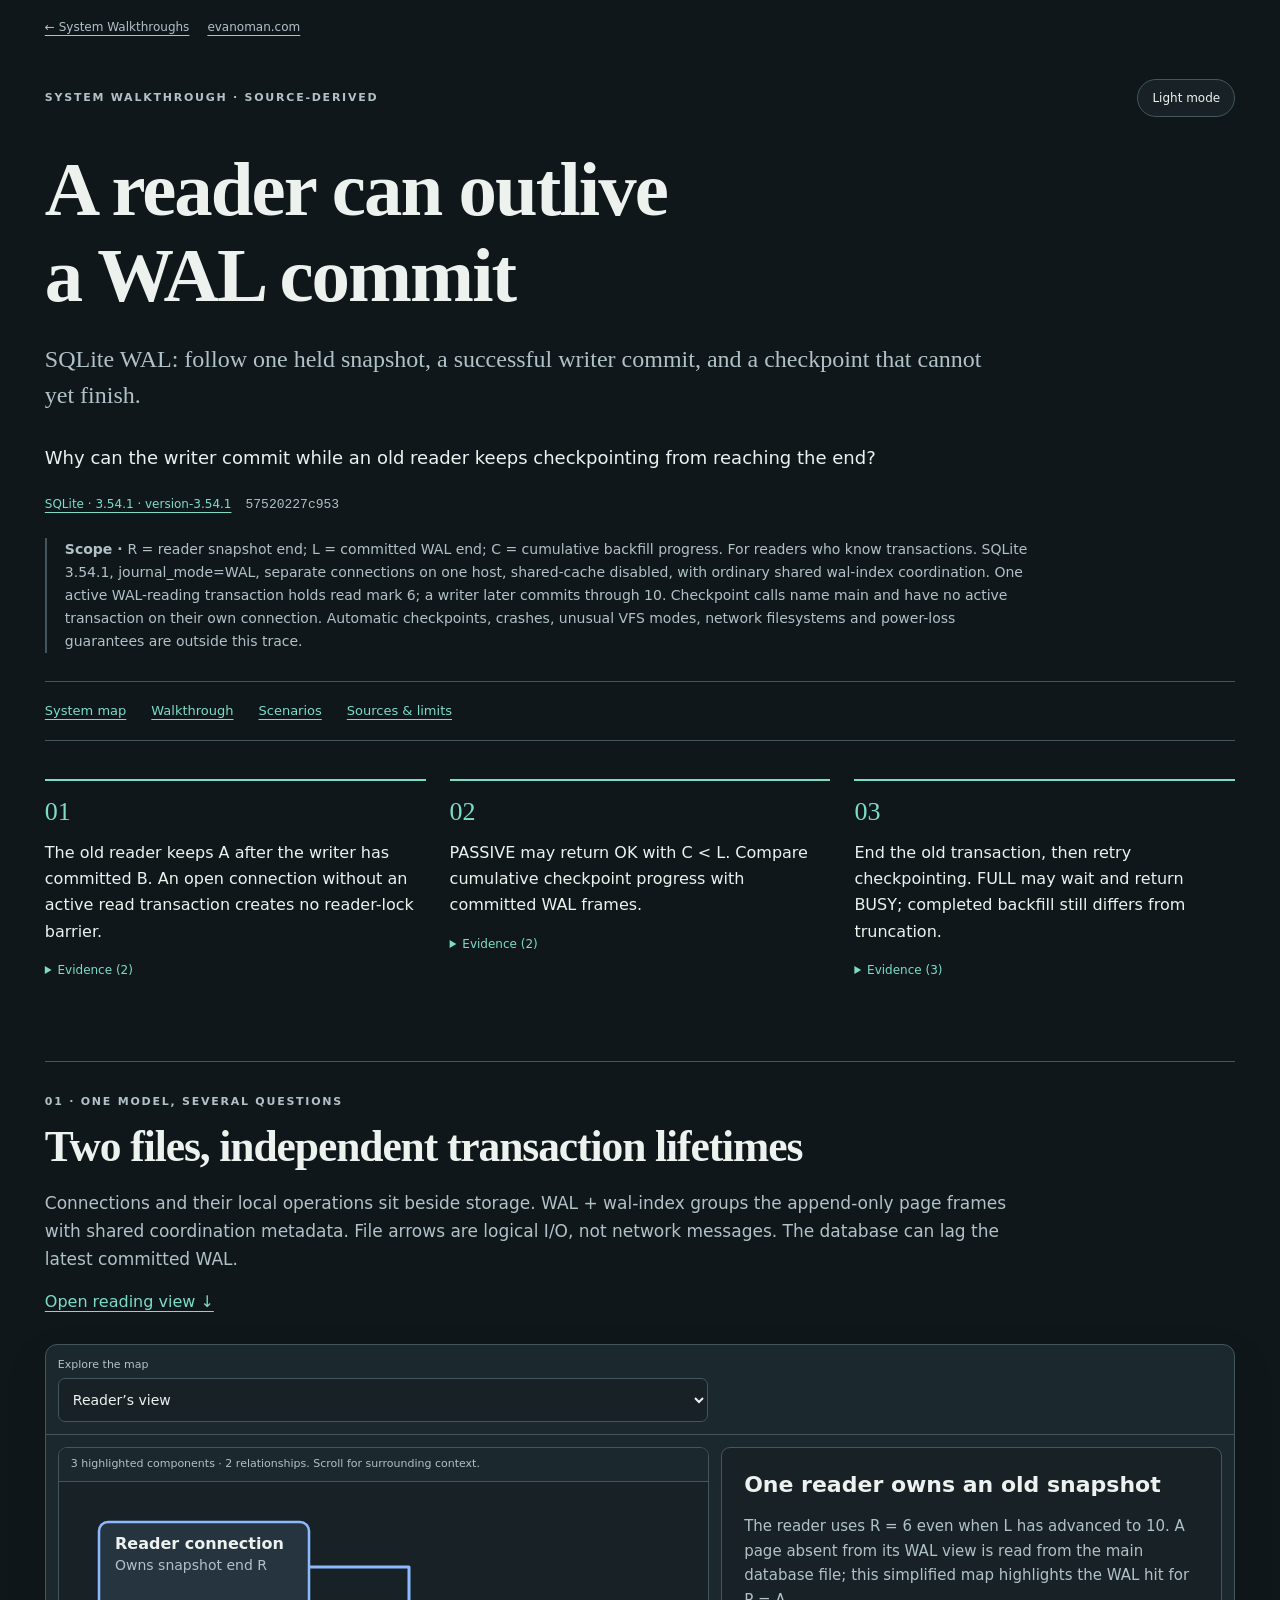
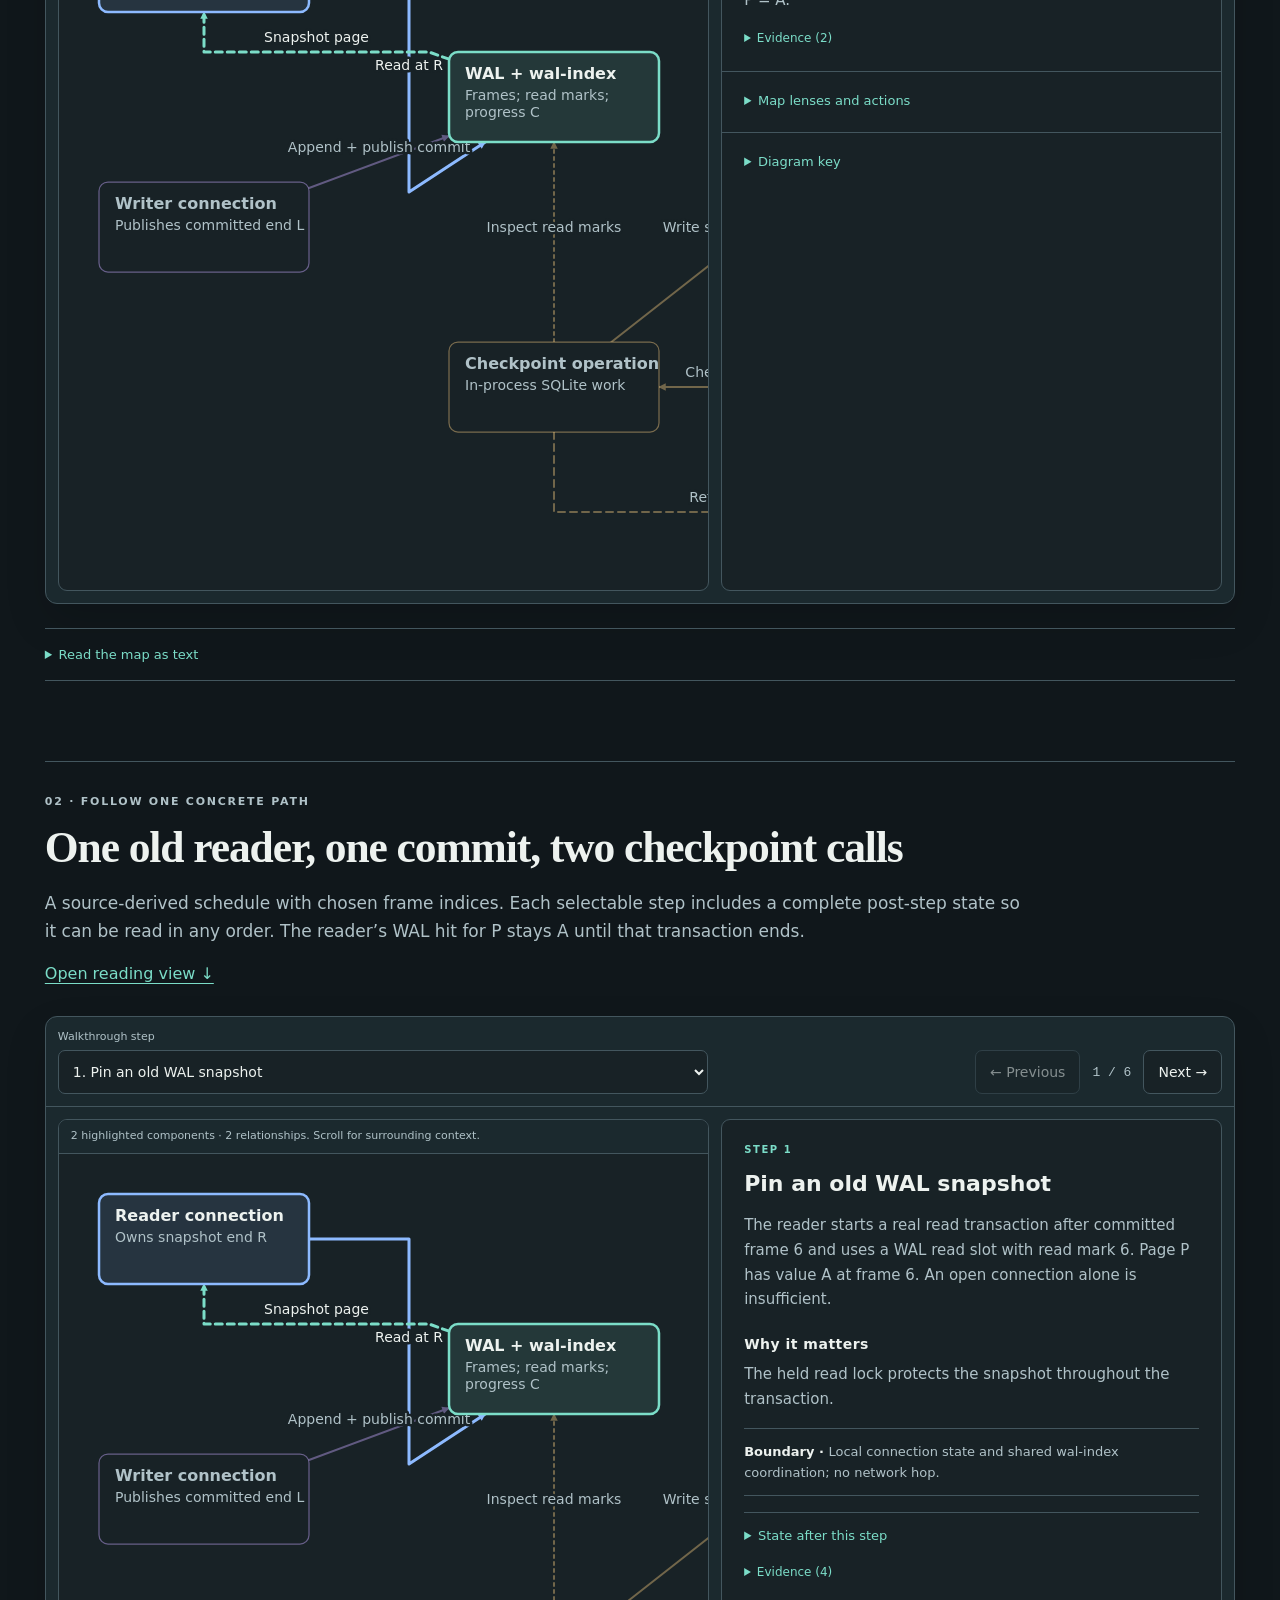
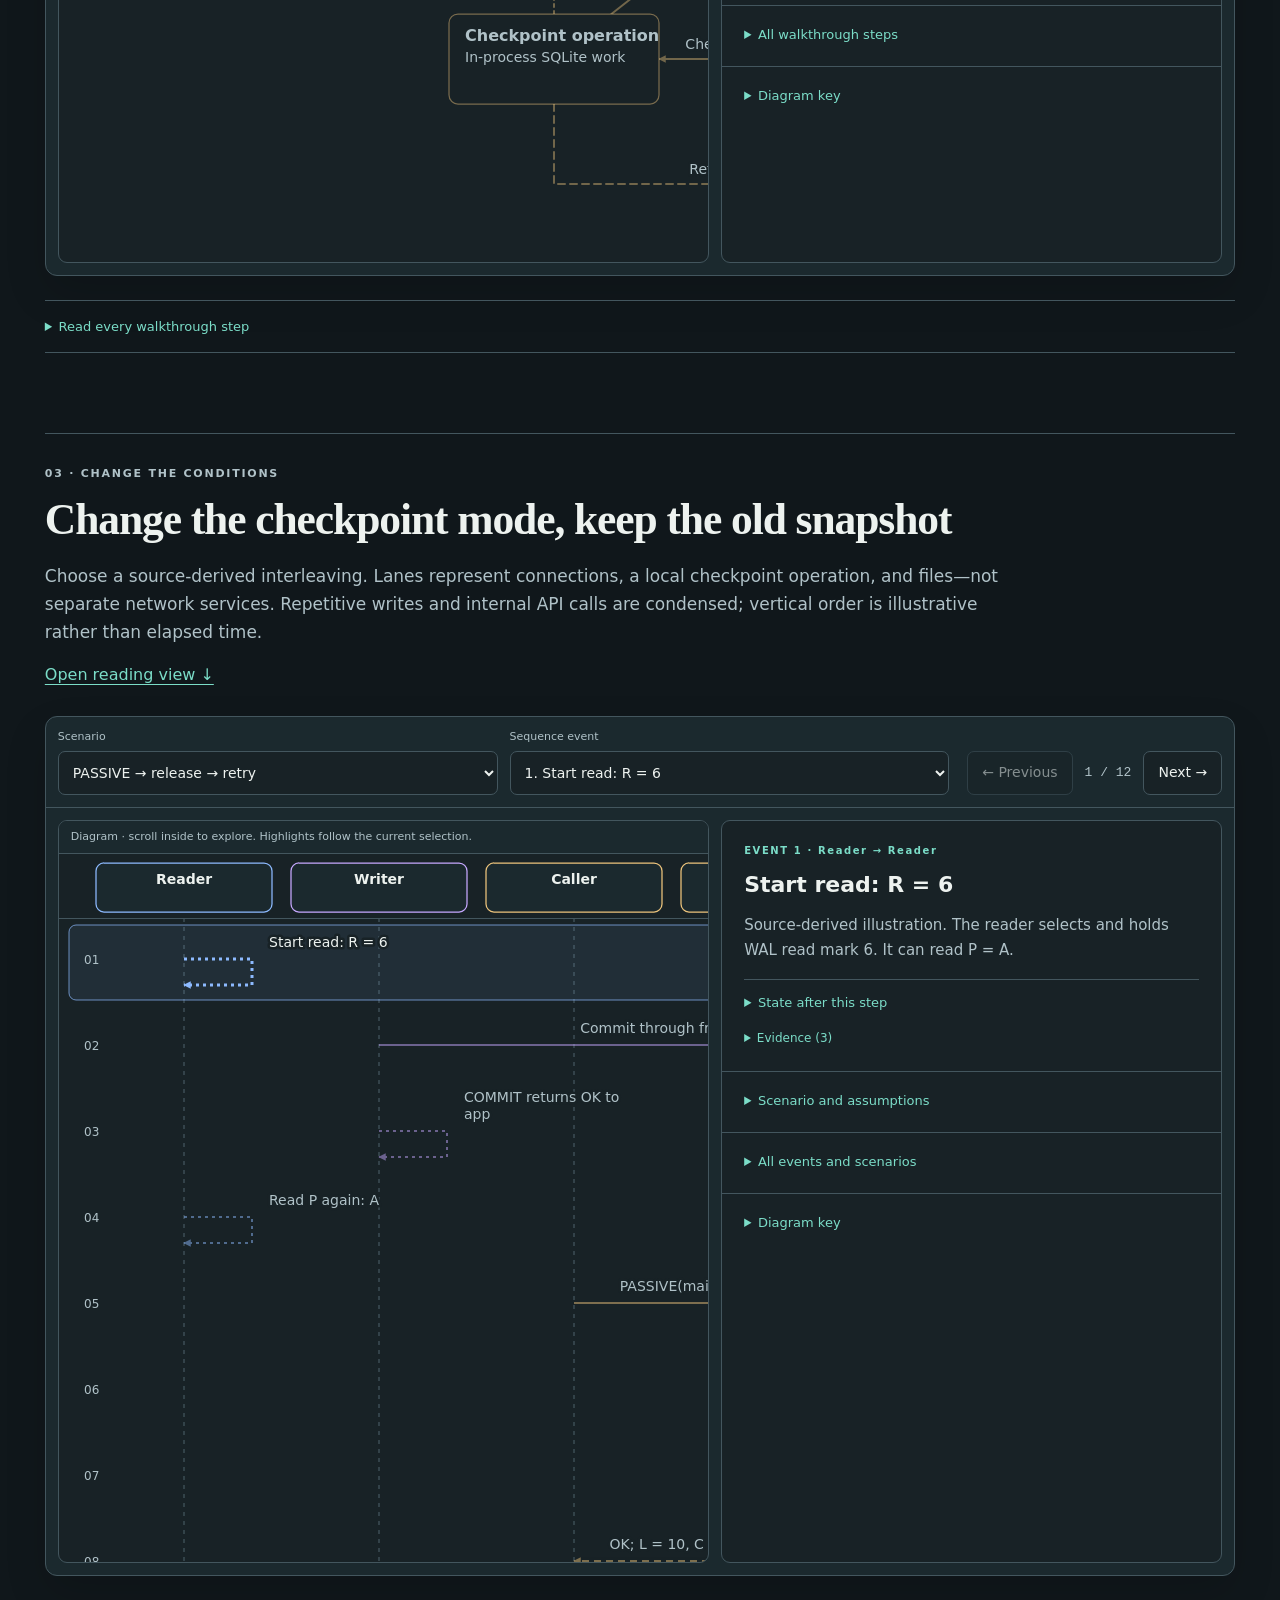
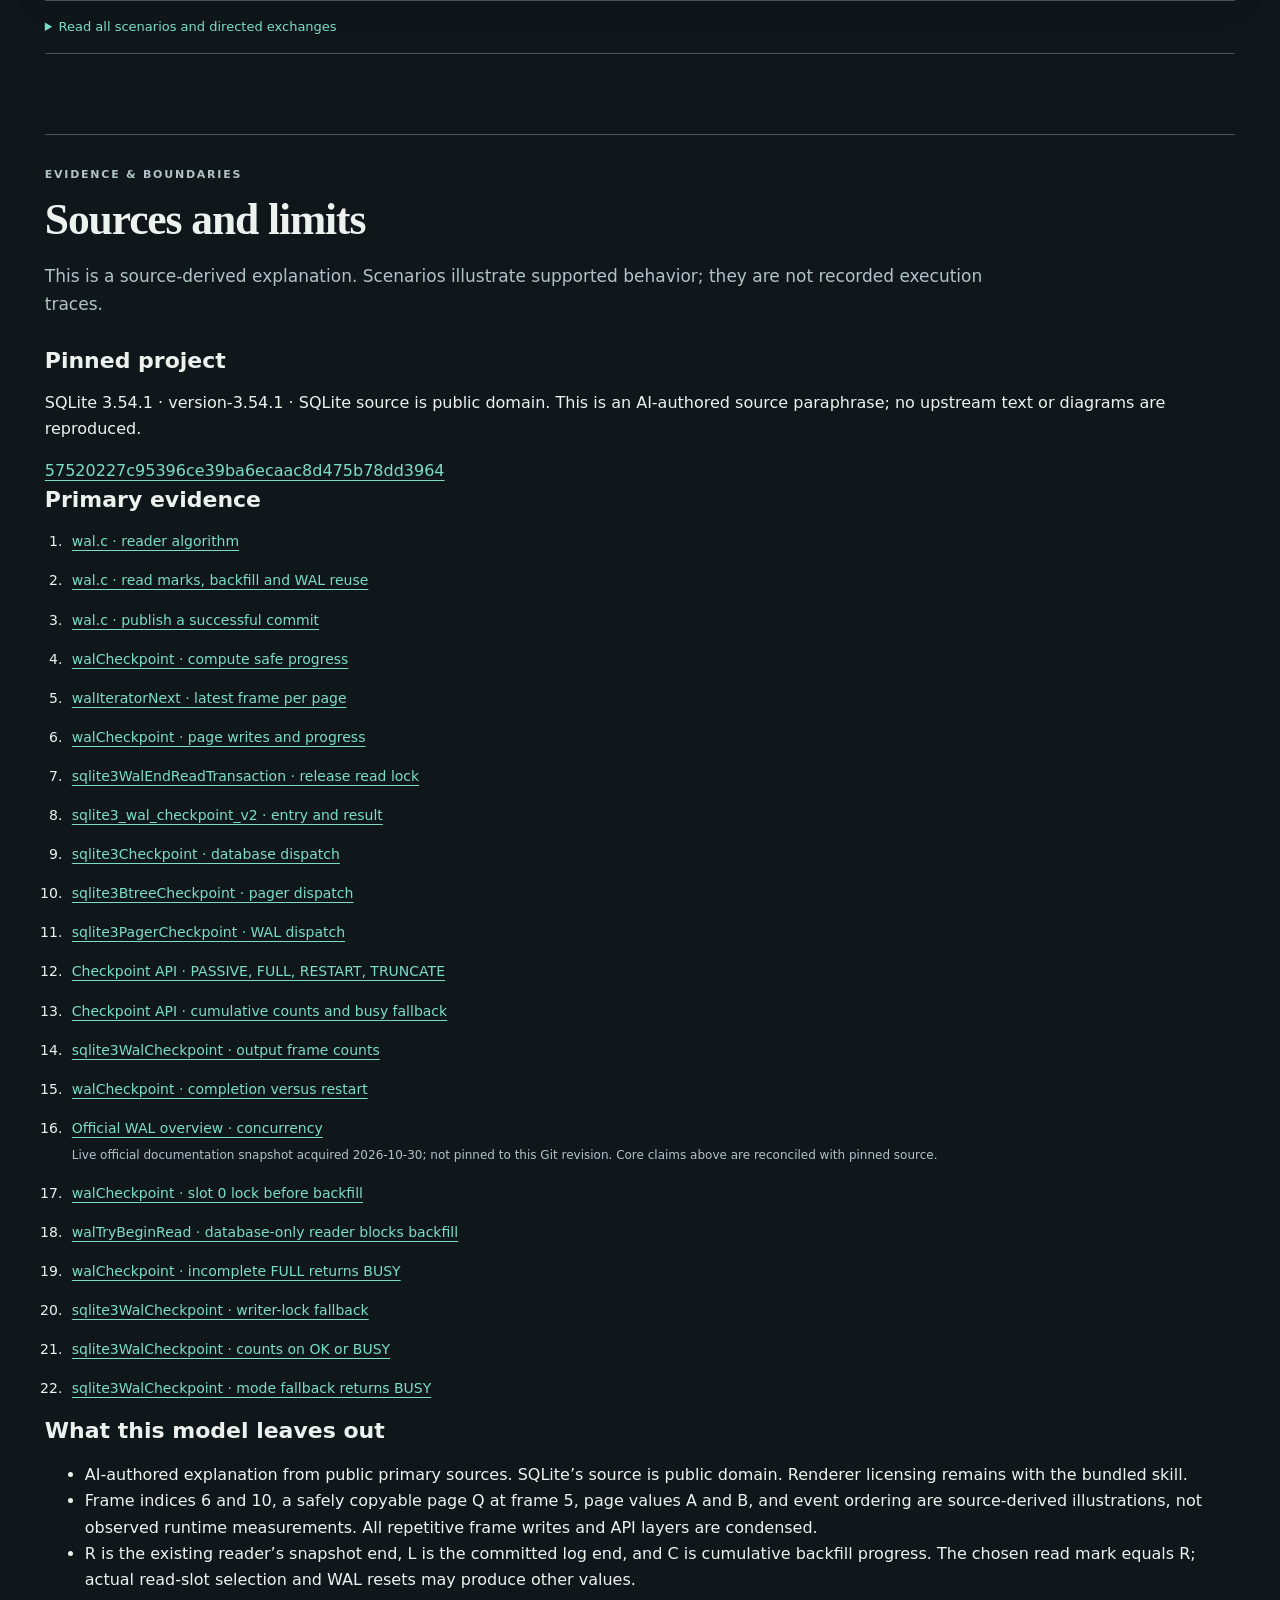
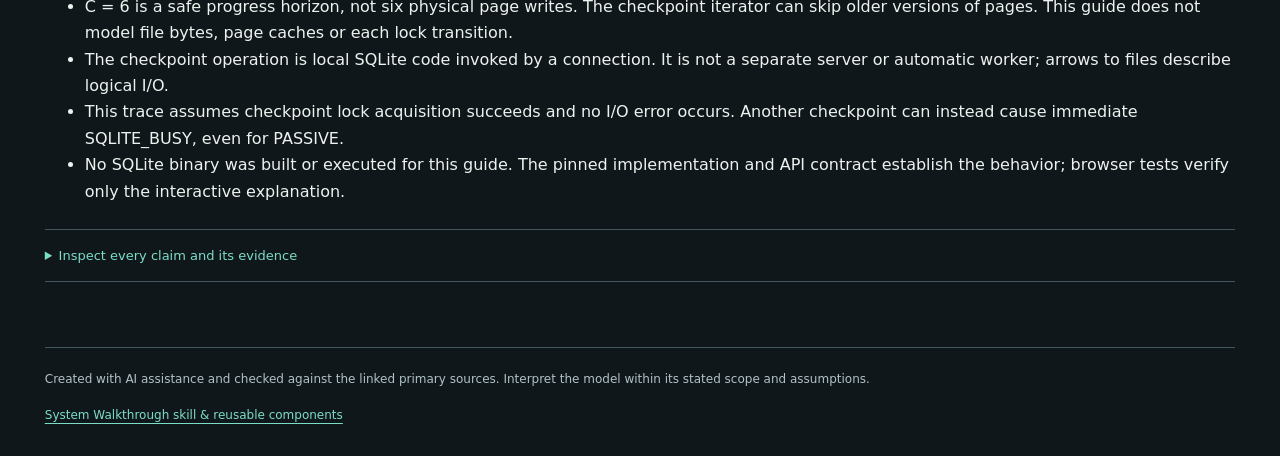
==== commit 031e3fbe: "Keep walkthrough diagrams, explanations and navigation visible together" ====
--- a/showcases/system-walkthroughs/sqlite/index.html
+++ b/showcases/system-walkthroughs/sqlite/index.html
@@ -60,7 +60,7 @@
 .sw p { margin-bottom:16px; }
 .sw a { color:var(--sw-teal); text-underline-offset:4px; text-decoration-thickness:1px; }
 .sw a:hover { text-decoration-thickness:2px; }
-.sw button { min-height:43px; border:1px solid var(--sw-border); border-radius:7px; padding:9px 14px; background:var(--sw-panel); color:var(--sw-ink); font:inherit; font-size:14px; line-height:1.4; cursor:pointer; text-align:left; }
+.sw button { min-height:44px; border:1px solid var(--sw-border); border-radius:7px; padding:9px 14px; background:var(--sw-panel); color:var(--sw-ink); font:inherit; font-size:14px; line-height:1.4; cursor:pointer; text-align:left; }
 .sw button:hover { background:var(--sw-panel-alt); border-color:var(--sw-teal); }
 .sw button[aria-pressed="true"],.sw button[aria-current="step"] { border-color:var(--sw-teal); background:color-mix(in srgb,var(--sw-teal) 12%,var(--sw-panel)); box-shadow:inset 3px 0 0 var(--sw-teal); }
 .sw button:disabled { opacity:.5; cursor:default; }
@@ -95,13 +95,18 @@
 .sw [data-color="rose"] { --sw-role:var(--sw-rose); }
 .sw [data-color="slate"] { --sw-role:var(--sw-slate); }
 .sw-dot { width:8px; height:8px; border-radius:50%; background:var(--sw-role); flex-shrink:0; }
-.sw-map-layout { display:flex; flex-wrap:wrap; gap:22px; }
-.sw-map-layout>.sw-diagram-shell { flex:10 1 var(--sw-map-width); }
-.sw-map-layout>.sw-inspector-host { flex:1 1 300px; }
-.sw-diagram-shell { border:1px solid var(--sw-border); border-radius:11px; background:var(--sw-panel); min-width:0; overflow:hidden; box-shadow:var(--sw-shadow); align-self:start; }
-.sw .sw-scroll-hint { padding:10px 15px; background:var(--sw-panel-alt); margin:0; font-size:11px; color:var(--sw-muted); border-bottom:1px solid var(--sw-border); }
-.sw-viewport { max-width:100%; overflow:auto; overscroll-behavior-inline:contain; scrollbar-color:var(--sw-border) var(--sw-panel); }
-.sw-diagram { display:block; width:100%; min-width:var(--sw-diagram-width); height:auto; }
+.sw-reader-stage { height:calc(100vh - 32px); height:min(860px,calc(100svh - 32px)); display:grid; grid-template-rows:auto minmax(0,1fr); min-width:0; border:1px solid var(--sw-border); border-radius:12px; background:var(--sw-panel-alt); box-shadow:var(--sw-shadow); scroll-margin-top:16px; }
+.sw-stage-toolbar { display:grid; grid-template-columns:minmax(0,1fr) auto; align-items:end; gap:18px; padding:12px; border-bottom:1px solid var(--sw-border); min-width:0; }
+.sw-stage-choices { display:flex; gap:12px; min-width:0; }
+.sw-chooser { display:flex; flex:1; flex-direction:column; gap:5px; min-width:0; max-width:650px; }
+.sw-chooser>span { color:var(--sw-muted); font-size:11px; line-height:1.5; }
+.sw-chooser select { width:100%; min-width:0; min-height:44px; border:1px solid var(--sw-border); border-radius:7px; padding:8px 28px 8px 10px; background:var(--sw-panel); color:var(--sw-ink); font:14px/1.4 system-ui,sans-serif; text-overflow:ellipsis; }
+.sw-stage-content { display:grid; grid-template-columns:minmax(0,1.3fr) minmax(320px,1fr); gap:12px; padding:12px; min-width:0; min-height:0; }
+.sw-reader-canvas,.sw-diagram-host { display:grid; min-width:0; min-height:0; }
+.sw-diagram-shell { display:flex; flex-direction:column; border:1px solid var(--sw-border); border-radius:9px; background:var(--sw-panel); min-width:0; min-height:0; overflow:hidden; }
+.sw .sw-scroll-hint { flex-shrink:0; padding:8px 12px; background:var(--sw-panel-alt); margin:0; font-size:11px; color:var(--sw-muted); border-bottom:1px solid var(--sw-border); line-height:1.5; }
+.sw-viewport { flex:1; min-height:0; max-width:100%; overflow:auto; overscroll-behavior:contain; scrollbar-color:var(--sw-border) var(--sw-panel); }
+.sw-diagram { display:block; width:var(--sw-diagram-width); min-width:var(--sw-diagram-width); max-width:none; height:auto; }
 .sw-diagram text { font-family:system-ui,sans-serif; fill:var(--sw-ink); }
 .sw-map-node rect { fill:var(--sw-panel); stroke:var(--sw-role); stroke-width:1.25; }
 .sw-map-node[data-active="true"] rect { fill:color-mix(in srgb,var(--sw-role) 12%,var(--sw-panel)); stroke-width:2.5; }
@@ -116,8 +121,8 @@
 .sw [data-kind="return"] polyline,.sw [data-kind="return"] .sw-message { stroke-dasharray:7 5; }
 .sw [data-kind="control"] polyline,.sw [data-kind="control"] .sw-message { stroke-dasharray:3 4; }
 .sw-edge-label { font-size:14px; font-weight:500; paint-order:stroke; stroke:var(--sw-panel); stroke-width:5px; stroke-linejoin:round; }
-.sw-inspector-host { min-width:0; }
-.sw-inspector { border:1px solid var(--sw-border); border-radius:11px; background:var(--sw-panel); padding:25px; min-width:0; }
+.sw-inspector-host { min-width:0; min-height:0; overflow:auto; overscroll-behavior:contain; border:1px solid var(--sw-border); border-radius:9px; background:var(--sw-panel); scrollbar-color:var(--sw-border) var(--sw-panel); }
+.sw-inspector { padding:22px; min-width:0; }
 .sw-inspector p { color:var(--sw-muted); font-size:15px; }
 .sw-inspector .sw-kicker { color:var(--sw-teal); font-size:10px; }
 .sw .sw-boundary { border-top:1px solid var(--sw-border); border-bottom:1px solid var(--sw-border); padding:12px 0; font-size:13px; }
@@ -129,12 +134,18 @@
 .sw-state dd { margin:5px 0 0; font-size:13px; line-height:1.6; color:var(--sw-muted); }
 .sw-state-panel { margin-top:18px; }
 .sw-state-panel h4 { margin-top:10px; }
-.sw-step-navigation { display:flex; align-items:center; justify-content:space-between; gap:16px; max-width:520px; margin:24px auto; }
+.sw-step-navigation { display:flex; align-items:center; justify-content:space-between; gap:12px; margin:0; }
 .sw-position { color:var(--sw-muted); font:13px/1.5 ui-monospace,monospace; white-space:nowrap; }
-.sw-walk-layout { display:grid; grid-template-columns:280px minmax(0,1fr); gap:22px; align-items:start; }
 .sw-step-list { padding:0; margin:0; list-style:none; display:grid; gap:7px; }
 .sw-step-list button { width:100%; font-size:13px; min-height:45px; }
 .sw-evidence { font-size:12px; margin-top:16px; }
+.sw-reader-state { font-size:13px; margin-top:16px; padding-top:12px; border-top:1px solid var(--sw-border); }
+.sw-reader-state .sw-state-panel>h4 { display:none; }
+.sw-reader-context { border-top:1px solid var(--sw-border); padding:8px 22px; font-size:13px; }
+.sw-reader-context>summary { min-height:44px; padding:10px 0; }
+.sw-reader-context .sw-controls { margin-top:12px; }
+.sw-reader-context .sw-legend { margin:10px 0; }
+.sw-reader-context .sw-step-list { padding:8px 0 14px; }
 .sw summary { cursor:pointer; color:var(--sw-teal); }
 .sw-evidence-list { padding-left:18px; margin-top:16px; }
 .sw-evidence-list li { margin:0 0 18px; }
@@ -147,10 +158,9 @@
 .sw-text-body article { border-top:1px solid var(--sw-border); padding-top:18px; margin-top:25px; }
 .sw-text-body h3 { font-size:19px; }
 .sw-text-body p { font-size:14px; }
-.sw-scenario-summary { background:var(--sw-panel); border-left:3px solid var(--sw-teal); padding:20px 24px; margin:20px 0; }
+.sw-scenario-summary { border-left:3px solid var(--sw-teal); padding:12px 16px; margin:12px 0; }
 .sw-scenario-summary p { margin-bottom:10px; font-size:15px; }
 .sw-assumptions { padding-left:18px; margin:12px 0 0; color:var(--sw-muted); font-size:12px; }
-.sw-sequence-viewport { max-height:575px; }
 .sw-sequence-sticky { position:sticky; top:0; height:0; z-index:2; pointer-events:none; }
 .sw [data-sequence-header] { background:var(--sw-panel); box-shadow:0 1px 0 var(--sw-border); }
 .sw-lifeline { stroke:var(--sw-border); stroke-width:1.25; stroke-dasharray:4 5; }
@@ -176,14 +186,20 @@
   .sw-topline { align-items:flex-start; }
   .sw .sw-kicker { font-size:10px; }
   .sw-section { margin-top:52px; padding-top:26px; }
-  .sw-walk-layout { grid-template-columns:minmax(0,1fr); }
-  .sw-step-list { grid-template-columns:repeat(2,minmax(0,1fr)); }
+  .sw-reader-stage { height:calc(100vh - 24px); height:calc(100svh - 24px); scroll-margin-top:12px; }
+  .sw-stage-toolbar { grid-template-columns:minmax(0,1fr); gap:10px; padding:10px; }
+  .sw-stage-choices { gap:10px; }
+  .sw-chooser { max-width:none; }
+  .sw-stage-content { grid-template-columns:minmax(0,1fr); grid-template-rows:minmax(200px,38%) minmax(0,1fr); gap:10px; padding:10px; }
+  .sw-step-navigation { width:100%; }
   .sw-step-list button { height:100%; font-size:12px; }
-  .sw-inspector { padding:20px; }
+  .sw-inspector { padding:18px; }
   .sw-inspector h3 { font-size:21px; }
-  .sw-scenario-summary { padding:18px; }
+  .sw-reader-context { padding:8px 18px; }
   .sw .sw-scroll-hint { font-size:10px; }
-  .sw-sequence-viewport { max-height:445px; }
+}
+@media(max-height:540px) {
+  .sw-reader-stage { height:680px; }
 }
 @media(prefers-reduced-motion:reduce) { .sw *, .sw *::before, .sw *::after { scroll-behavior:auto!important; animation:none!important; transition:none!important; } }
 @media print {
@@ -192,13 +208,14 @@
   .sw h1 { font-size:36pt; }
   .sw h2 { font-size:24pt; }
   .sw-section { margin-top:35pt; }
-  .sw button,.sw-controls,.sw-step-navigation,.sw-nav,.sw-step-list,.sw-scroll-hint { display:none; }
-  .sw-map-layout,.sw-walk-layout { display:block; }
-  .sw-viewport { overflow:visible; max-height:none; }
+  .sw button,.sw-controls,.sw-stage-toolbar,.sw-nav,.sw-step-list,.sw-scroll-hint { display:none; }
+  .sw-reader-stage { display:block; height:auto; min-height:0; border:0; box-shadow:none; }
+  .sw-stage-content,.sw-reader-canvas,.sw-diagram-host { display:block; padding:0; min-height:0; }
+  .sw-viewport,.sw-inspector-host { overflow:visible; max-height:none; }
   .sw-sequence-sticky { position:static; }
   .sw-diagram { min-width:0; width:100%; }
   .sw-map-node,.sw-map-edge,.sw-sequence-event { opacity:1!important; }
-  .sw-text-alternative::details-content,.sw-evidence::details-content { display:block!important; content-visibility:visible!important; }
+  .sw details::details-content { display:block!important; content-visibility:visible!important; }
   .sw-inspector { box-shadow:none; margin-top:15pt; }
   .sw-diagram-shell { box-shadow:none; }
   .sw a { color:inherit; }
@@ -273,7 +290,7 @@
   }
   function viewport(svg, label) {
     return el('div', { class: 'sw-diagram-shell' },
-      para('Wide diagram · scroll inside this panel on a narrow screen. A full text version follows.', 'sw-scroll-hint'),
+      para('Diagram · scroll inside to explore. Highlights follow the current selection.', 'sw-scroll-hint'),
       el('div', { class: 'sw-viewport', tabindex: '0', role: 'region', 'aria-label': label }, svg));
   }
   function statePanel(items) {
@@ -302,6 +319,7 @@
   function mount(root, model) {
     if (!root) throw new Error('SystemWalkthrough.mount needs a root element.');
     const uid = `sw-${++serial}`;
+    const observers = [];
     const sources = indexById(model.sources), claims = indexById(model.claims), roles = indexById(model.roles);
     root.replaceChildren();
     root.classList.add('sw');
@@ -324,9 +342,31 @@
       box.append(el('h3', {}, item.title || item.label), para(item.body));
       if (item.why) box.append(el('h4', {}, 'Why it matters'), para(item.why));
       if (item.boundary) box.append(el('p', { class: 'sw-boundary' }, el('strong', {}, 'Boundary · '), item.boundary));
-      if (item.state) box.append(statePanel(item.state));
+      if (item.state) box.append(el('details', { class: 'sw-reader-state', 'data-reader-state': '' }, el('summary', {}, 'State after this step'), statePanel(item.state)));
       box.append(evidence(item.claims));
       return box;
+    }
+    function reader(label) {
+      return el('div', { class: 'sw-inspector-host', 'data-reader': '', tabindex: '0', role: 'region', 'aria-label': label });
+    }
+    function updateReader(host, item, ordinal, context = []) {
+      host.replaceChildren(inspector(item, ordinal), ...context);
+      host.scrollTop = 0;
+    }
+    function chooser(label, kind, items, choose) {
+      const select = el('select', { 'data-chooser': kind, 'aria-label': label }, items.map(item => el('option', { value: item.id }, item.label || item.title)));
+      select.addEventListener('change', () => choose(select.selectedIndex));
+      return { select, view: el('label', { class: 'sw-chooser' }, el('span', {}, label), select) };
+    }
+    function readingStage(block, label, diagram, host, choices, navigation) {
+      const stage = el('div', { id: `${block.id}-stage`, class: 'sw-reader-stage', 'data-reader-stage': '', role: 'region', 'aria-label': `${label} reading view`, tabindex: '-1' },
+        el('div', { class: 'sw-stage-toolbar', 'data-stage-navigation': '' }, el('div', { class: 'sw-stage-choices' }, choices), navigation),
+        el('div', { class: 'sw-stage-content' }, el('div', { class: 'sw-reader-canvas' }, diagram), host));
+      block.querySelector('.sw-section-heading').append(link('Open reading view ↓', `#${stage.id}`));
+      return stage;
+    }
+    function contextDetails(title, ...content) {
+      return el('details', { class: 'sw-reader-context' }, el('summary', {}, title), content);
     }
     function textAlternative(title, children) {
       return el('details', { class: 'sw-text-alternative' }, el('summary', {}, title), el('div', { class: 'sw-text-body' }, children));
@@ -339,9 +379,9 @@
       theme.textContent = next === 'light' ? 'Dark mode' : 'Light mode';
     });
     const navigation = el('nav', { class: 'sw-nav', 'aria-label': 'Walkthrough sections' });
-    if (model.map) navigation.append(link('System map', `#${uid}-map`));
-    if (model.walkthrough) navigation.append(link('Walkthrough', `#${uid}-walk`));
-    if (model.sequence) navigation.append(link('Scenarios', `#${uid}-sequence`));
+    if (model.map) navigation.append(link('System map', `#${uid}-map-stage`));
+    if (model.walkthrough) navigation.append(link('Walkthrough', `#${uid}-walk-stage`));
+    if (model.sequence) navigation.append(link('Scenarios', `#${uid}-sequence-stage`));
     navigation.append(link('Sources & limits', `#${uid}-sources`));
     root.append(el('header', { class: 'sw-hero' },
       el('div', { class: 'sw-topline' }, para('SYSTEM WALKTHROUGH · SOURCE-DERIVED', 'sw-kicker'), theme),
@@ -390,24 +430,52 @@
           svgText(node.detail, node.x + 16, node.y + 28 + labelLines.length * 20, { class: 'sw-node-detail' }, Math.max(12, Math.floor((node.w - 28) / 7)), 17));
         svg.append(group); nodeElements.set(node.id, group);
       }
+      const view = viewport(svg, `${map.title}, scrollable`), panel = view.querySelector('.sw-viewport');
+      let selected;
+      function reveal() {
+        if (!selected || !panel.clientWidth || !panel.clientHeight) return;
+        const active = [...nodeElements.values(), ...edgeElements.values()].filter(item => item.dataset.active === 'true');
+        if (!active.length) return;
+        const bounds = active.map(item => item.getBoundingClientRect());
+        let target = { left: Math.min(...bounds.map(r => r.left)), right: Math.max(...bounds.map(r => r.right)), top: Math.min(...bounds.map(r => r.top)), bottom: Math.max(...bounds.map(r => r.bottom)) };
+        const margin = 20;
+        if (target.right - target.left > panel.clientWidth - margin * 2 || target.bottom - target.top > panel.clientHeight - margin * 2) {
+          const edge = map.edges.find(item => (selected.edges || []).includes(item.id));
+          const focus = nodeElements.get(edge?.to || selected.nodes?.[0]);
+          if (focus) target = focus.getBoundingClientRect();
+        }
+        const area = panel.getBoundingClientRect();
+        if (target.left < area.left + margin) panel.scrollLeft += target.left - area.left - margin;
+        else if (target.right > area.left + panel.clientWidth - margin) panel.scrollLeft += target.right - area.left - panel.clientWidth + margin;
+        if (target.top < area.top + margin) panel.scrollTop += target.top - area.top - margin;
+        else if (target.bottom > area.top + panel.clientHeight - margin) panel.scrollTop += target.bottom - area.top - panel.clientHeight + margin;
+      }
       function highlight(selection) {
+        selected = selection;
         const nodes = new Set(selection.nodes || []), edges = new Set(selection.edges || []);
         for (const edge of map.edges) if (edges.has(edge.id)) { nodes.add(edge.from); nodes.add(edge.to); }
         for (const [id, node] of nodeElements) node.dataset.active = String(nodes.has(id));
         for (const [id, edge] of edgeElements) edge.dataset.active = String(edges.has(id));
-      }
-      return { view: viewport(svg, `${map.title}, horizontally scrollable`), highlight };
+        view.querySelector('.sw-scroll-hint').textContent = `${nodes.size} highlighted components · ${edges.size} relationships. Scroll for surrounding context.`;
+        reveal();
+      }
+      if (global.ResizeObserver) { const observer = new ResizeObserver(reveal); observer.observe(panel); observers.push(observer); }
+      return { view, highlight };
     }
     if (model.map) {
       const map = model.map;
       const block = section(`${uid}-map`, '01 · ONE MODEL, SEVERAL QUESTIONS', map.title, map.description);
       block.dataset.view = 'map';
       const controls = el('div', { class: 'sw-controls', role: 'group', 'aria-label': 'Map lenses' });
-      const diagram = mapDiagram(`${uid}-map-svg`), host = el('div', { class: 'sw-inspector-host' });
+      const diagram = mapDiagram(`${uid}-map-svg`), host = reader('Current map explanation');
+      const items = [...map.lenses, ...(map.intents || [])];
+      const choice = chooser('Explore the map', 'map', items, i => select(items[i], allButtons[i]));
       const allButtons = [];
+      const context = [contextDetails('Map lenses and actions', controls), contextDetails('Diagram key', legend())];
       function select(item, active) {
         for (const control of allButtons) control.setAttribute('aria-pressed', String(control === active));
-        diagram.highlight(item); host.replaceChildren(inspector(item));
+        choice.select.value = item.id;
+        diagram.highlight(item); updateReader(host, item, null, context);
         block.dataset.selection = item.id;
       }
       const lenses = map.lenses.map(item => {
@@ -415,7 +483,6 @@
         control.addEventListener('click', () => select(item, control)); controls.append(control); allButtons.push(control); return control;
       });
       keyboardGroup(controls, lenses, i => select(map.lenses[i], lenses[i]), true);
-      block.append(controls);
       if (map.intents?.length) {
         const intentControls = el('div', { class: 'sw-controls sw-intents', role: 'group', 'aria-label': 'Feature intents' }, el('span', { class: 'sw-control-label' }, 'Follow an action'));
         const intents = map.intents.map(item => {
@@ -423,11 +490,9 @@
           control.addEventListener('click', () => select(item, control)); intentControls.append(control); allButtons.push(control); return control;
         });
         keyboardGroup(intentControls, intents, i => select(map.intents[i], intents[i]), true);
-        block.append(intentControls);
-      }
-      const layout = el('div', { class: 'sw-map-layout' }, diagram.view, host);
-      layout.style.setProperty('--sw-map-width', `${map.width + 2}px`);
-      block.append(legend(), layout, textAlternative('Read the map as text', [
+        context[0].append(intentControls);
+      }
+      block.append(readingStage(block, 'System map', diagram.view, host, choice.view), textAlternative('Read the map as text', [
         el('h3', {}, 'Components'), el('dl', { class: 'sw-state' }, map.nodes.map(node => el('div', {}, el('dt', {}, node.label), el('dd', {}, node.detail)))),
         el('h3', {}, 'Directed relationships'), el('ul', {}, map.edges.map(edge => el('li', {}, `${map.nodes.find(n => n.id === edge.from).label} → ${map.nodes.find(n => n.id === edge.to).label}: ${edge.label} (${edge.kind})`))),
         ...[...map.lenses, ...(map.intents || [])].map(item => el('article', {}, el('h3', {}, item.title), para(item.body), evidence(item.claims)))
@@ -440,9 +505,11 @@
       block.dataset.view = 'walkthrough';
       const diagram = mapDiagram(`${uid}-walk-svg`);
       const list = el('ol', { class: 'sw-step-list', role: 'list', 'aria-label': 'Walkthrough steps' });
-      const host = el('div', { class: 'sw-inspector-host' });
-      const previous = button('← Previous'), next = button('Next →');
+      const host = reader('Current walkthrough step explanation');
+      const previous = button('← Previous', { 'data-action': 'previous' }), next = button('Next →', { 'data-action': 'next' });
       const position = el('span', { class: 'sw-position', 'aria-live': 'off' });
+      const choice = chooser('Walkthrough step', 'step', walk.steps.map((step, i) => ({ id: step.id, label: `${i + 1}. ${step.title}` })), select);
+      const context = [contextDetails('All walkthrough steps', list), contextDetails('Diagram key', legend())];
       let current = 0;
       const buttons = walk.steps.map((step, i) => {
         const control = button([String(i + 1).padStart(2, '0'), ' · ', step.title].join(''), { 'data-step': step.id });
@@ -454,12 +521,13 @@
         buttons.forEach((control, index) => { control.setAttribute('aria-current', index === current ? 'step' : 'false'); control.dataset.active = String(index === current); });
         previous.disabled = current === 0; next.disabled = current === walk.steps.length - 1;
         position.textContent = `${current + 1} / ${walk.steps.length}`;
-        diagram.highlight(step); host.replaceChildren(inspector(step, `STEP ${current + 1}`)); block.dataset.selection = step.id;
+        choice.select.value = step.id;
+        diagram.highlight(step); updateReader(host, step, `STEP ${current + 1}`, context); block.dataset.selection = step.id;
       }
       previous.addEventListener('click', () => select(current - 1)); next.addEventListener('click', () => select(current + 1));
       keyboardGroup(list, buttons, select);
-      block.append(legend(), diagram.view, el('div', { class: 'sw-step-navigation', role: 'group', 'aria-label': 'Walkthrough navigation' }, previous, position, next),
-        el('div', { class: 'sw-walk-layout' }, list, host),
+      block.append(readingStage(block, 'Walkthrough', diagram.view, host, choice.view,
+        el('div', { class: 'sw-step-navigation', role: 'group', 'aria-label': 'Walkthrough navigation' }, previous, position, next)),
         textAlternative('Read every walkthrough step', walk.steps.map((step, i) => el('article', {}, el('h3', {}, `${i + 1}. ${step.title}`), para(step.body), para(`Why: ${step.why}`), para(`Boundary: ${step.boundary}`), statePanel(step.state), evidence(step.claims)))));
       root.append(block); select(0);
     }
@@ -470,11 +538,14 @@
       block.dataset.view = 'sequence';
       const scenarioControls = el('div', { class: 'sw-controls', role: 'group', 'aria-label': 'Sequence scenarios' });
       const summary = el('div', { class: 'sw-scenario-summary' });
-      const diagramHost = el('div');
+      const diagramHost = el('div', { class: 'sw-diagram-host' });
       const eventList = el('ol', { class: 'sw-step-list', 'aria-label': 'Sequence events' });
-      const host = el('div', { class: 'sw-inspector-host' });
-      const previous = button('← Previous'), next = button('Next →'), position = el('span', { class: 'sw-position' });
-      let scenarioIndex = 0, eventIndex = 0, eventButtons = [], eventGroups = [], scrollPanel, laneHeader;
+      const host = reader('Current sequence event explanation');
+      const previous = button('← Previous', { 'data-action': 'previous' }), next = button('Next →', { 'data-action': 'next' }), position = el('span', { class: 'sw-position' });
+      let scenarioIndex = 0, eventIndex = 0, eventButtons = [], eventGroups = [], scrollPanel, laneHeader, sequenceObserver;
+      const scenarioChoice = chooser('Scenario', 'scenario', sequence.scenarios, selectScenario);
+      const eventChoice = chooser('Sequence event', 'event', [], i => selectEvent(i, true));
+      const context = [contextDetails('Scenario and assumptions', summary), contextDetails('All events and scenarios', eventList, scenarioControls), contextDetails('Diagram key', legend())];
       const scenarioButtons = sequence.scenarios.map((scenario, i) => {
         const control = button(scenario.label, { 'data-scenario': scenario.id, 'aria-pressed': 'false' });
         control.addEventListener('click', () => selectScenario(i)); scenarioControls.append(control); return control;
@@ -512,6 +583,11 @@
         scrollPanel = view.querySelector('.sw-viewport');
         scrollPanel.prepend(el('div', { class: 'sw-sequence-sticky' }, laneHeader));
         diagramHost.replaceChildren(view);
+        if (global.ResizeObserver) {
+          sequenceObserver?.disconnect();
+          sequenceObserver = new ResizeObserver(revealEvent);
+          sequenceObserver.observe(scrollPanel); observers.push(sequenceObserver);
+        }
       }
       function selectEvent(i, scroll = false) {
         const scenario = sequence.scenarios[scenarioIndex];
@@ -521,40 +597,45 @@
         eventButtons.forEach((control, index) => { control.setAttribute('aria-current', index === eventIndex ? 'step' : 'false'); control.dataset.active = String(index === eventIndex); });
         previous.disabled = eventIndex === 0; next.disabled = eventIndex === scenario.events.length - 1;
         position.textContent = `${eventIndex + 1} / ${scenario.events.length}`;
-        host.replaceChildren(inspector({ ...event, title: event.label }, `EVENT ${eventIndex + 1} · ${lanes.get(event.from).label} → ${lanes.get(event.to).label}`));
+        eventChoice.select.value = event.id;
+        updateReader(host, { ...event, title: event.label }, `EVENT ${eventIndex + 1} · ${lanes.get(event.from).label} → ${lanes.get(event.to).label}`, context);
         block.dataset.selection = event.id;
-        if (scroll) {
-          const row = eventGroups[eventIndex].getBoundingClientRect();
-          const panel = scrollPanel.getBoundingClientRect();
-          const headerHeight = laneHeader.getBoundingClientRect().height;
-          if (row.top < panel.top + headerHeight + 12 || row.bottom > panel.bottom) scrollPanel.scrollTop += row.top - panel.top - headerHeight - 18;
-          const path = eventGroups[eventIndex].querySelector('.sw-message');
-          const message = path.getBoundingClientRect();
-          const label = eventGroups[eventIndex].querySelector('.sw-edge-label').getBoundingClientRect();
-          let left = Math.min(message.left, label.left), right = Math.max(message.right, label.right);
-          const margin = 24, visibleRight = panel.left + scrollPanel.clientWidth;
-          const owners = [...laneHeader.querySelectorAll('[data-lane]')]
-            .filter(lane => lane.dataset.lane === event.from || lane.dataset.lane === event.to)
-            .map(lane => lane.querySelector('text').getBoundingClientRect());
-          const ownerLeft = Math.min(left, ...owners.map(owner => owner.left));
-          const ownerRight = Math.max(right, ...owners.map(owner => owner.right));
-          if (ownerRight - ownerLeft <= scrollPanel.clientWidth - margin * 2) {
-            left = ownerLeft; right = ownerRight;
-          }
-          if (right - left <= scrollPanel.clientWidth - margin * 2) {
-            if (left < panel.left + margin) scrollPanel.scrollLeft += left - panel.left - margin;
-            else if (right > visibleRight - margin) scrollPanel.scrollLeft += right - visibleRight + margin;
-          } else {
-            const end = path.getPointAtLength(path.getTotalLength());
-            const destination = new DOMPoint(end.x, end.y).matrixTransform(path.getScreenCTM());
-            if (destination.x < panel.left + margin) scrollPanel.scrollLeft += destination.x - panel.left - margin;
-            else if (destination.x > visibleRight - margin) scrollPanel.scrollLeft += destination.x - visibleRight + margin;
-          }
+        if (scroll) revealEvent();
+      }
+      function revealEvent() {
+        const event = sequence.scenarios[scenarioIndex].events[eventIndex];
+        if (!scrollPanel?.clientWidth || !eventGroups[eventIndex]) return;
+        const row = eventGroups[eventIndex].getBoundingClientRect();
+        const panel = scrollPanel.getBoundingClientRect();
+        const headerHeight = laneHeader.getBoundingClientRect().height;
+        if (row.top < panel.top + headerHeight + 12 || row.bottom > panel.bottom) scrollPanel.scrollTop += row.top - panel.top - headerHeight - 18;
+        const path = eventGroups[eventIndex].querySelector('.sw-message');
+        const message = path.getBoundingClientRect();
+        const label = eventGroups[eventIndex].querySelector('.sw-edge-label').getBoundingClientRect();
+        let left = Math.min(message.left, label.left), right = Math.max(message.right, label.right);
+        const margin = 24, visibleRight = panel.left + scrollPanel.clientWidth;
+        const owners = [...laneHeader.querySelectorAll('[data-lane]')]
+          .filter(lane => lane.dataset.lane === event.from || lane.dataset.lane === event.to)
+          .map(lane => lane.querySelector('text').getBoundingClientRect());
+        const ownerLeft = Math.min(left, ...owners.map(owner => owner.left));
+        const ownerRight = Math.max(right, ...owners.map(owner => owner.right));
+        if (ownerRight - ownerLeft <= scrollPanel.clientWidth - margin * 2) {
+          left = ownerLeft; right = ownerRight;
+        }
+        if (right - left <= scrollPanel.clientWidth - margin * 2) {
+          if (left < panel.left + margin) scrollPanel.scrollLeft += left - panel.left - margin;
+          else if (right > visibleRight - margin) scrollPanel.scrollLeft += right - visibleRight + margin;
+        } else {
+          const end = path.getPointAtLength(path.getTotalLength());
+          const destination = new DOMPoint(end.x, end.y).matrixTransform(path.getScreenCTM());
+          if (destination.x < panel.left + margin) scrollPanel.scrollLeft += destination.x - panel.left - margin;
+          else if (destination.x > visibleRight - margin) scrollPanel.scrollLeft += destination.x - visibleRight + margin;
         }
       }
       function selectScenario(i) {
         scenarioIndex = i;
         const scenario = sequence.scenarios[i];
+        scenarioChoice.select.value = scenario.id;
         scenarioButtons.forEach((control, index) => control.setAttribute('aria-pressed', String(index === i)));
         summary.replaceChildren(para('Source-derived illustrative scenario · no measured timing', 'sw-kicker'), para(scenario.summary), el('ul', { class: 'sw-assumptions' }, scenario.assumptions.map(item => el('li', {}, item))));
         drawScenario(scenario); eventList.replaceChildren();
@@ -562,7 +643,8 @@
           const control = button(`${String(index + 1).padStart(2, '0')} · ${event.label}`, { 'data-event-select': event.id });
           control.addEventListener('click', () => selectEvent(index, true)); eventList.append(el('li', {}, control)); return control;
         });
-        block.dataset.scenario = scenario.id; selectEvent(0);
+        eventChoice.select.replaceChildren(...scenario.events.map((event, index) => el('option', { value: event.id }, `${index + 1}. ${event.label}`)));
+        block.dataset.scenario = scenario.id; selectEvent(0, true);
       }
       previous.addEventListener('click', () => selectEvent(eventIndex - 1, true)); next.addEventListener('click', () => selectEvent(eventIndex + 1, true));
       eventList.addEventListener('keydown', event => {
@@ -573,9 +655,8 @@
         selectEvent(nextIndex, true); eventButtons[nextIndex].focus({ preventScroll: true });
       });
       keyboardGroup(scenarioControls, scenarioButtons, selectScenario, true);
-      block.append(scenarioControls, summary, legend(), diagramHost,
-        el('div', { class: 'sw-step-navigation', role: 'group', 'aria-label': 'Sequence navigation' }, previous, position, next),
-        el('div', { class: 'sw-walk-layout' }, eventList, host),
+      block.append(readingStage(block, 'Scenarios', diagramHost, host, [scenarioChoice.view, eventChoice.view],
+        el('div', { class: 'sw-step-navigation', role: 'group', 'aria-label': 'Sequence navigation' }, previous, position, next)),
         textAlternative('Read all scenarios and directed exchanges', sequence.scenarios.map(scenario => el('article', {}, el('h3', {}, scenario.label), para(scenario.summary), el('ul', {}, scenario.assumptions.map(item => el('li', {}, item))), el('ol', {}, scenario.events.map(event => el('li', {}, el('h4', {}, `${lanes.get(event.from).label} → ${lanes.get(event.to).label}: ${event.label}`), para(event.body), statePanel(event.state), evidence(event.claims))))))));
       root.append(block); selectScenario(0);
     }
@@ -594,6 +675,7 @@
     global.addEventListener('beforeprint', beforePrint);
     global.addEventListener('afterprint', afterPrint);
     return { destroy() {
+      observers.forEach(observer => observer.disconnect());
       global.removeEventListener('beforeprint', beforePrint);
       global.removeEventListener('afterprint', afterPrint);
       root.replaceChildren(); root.classList.remove('sw');
